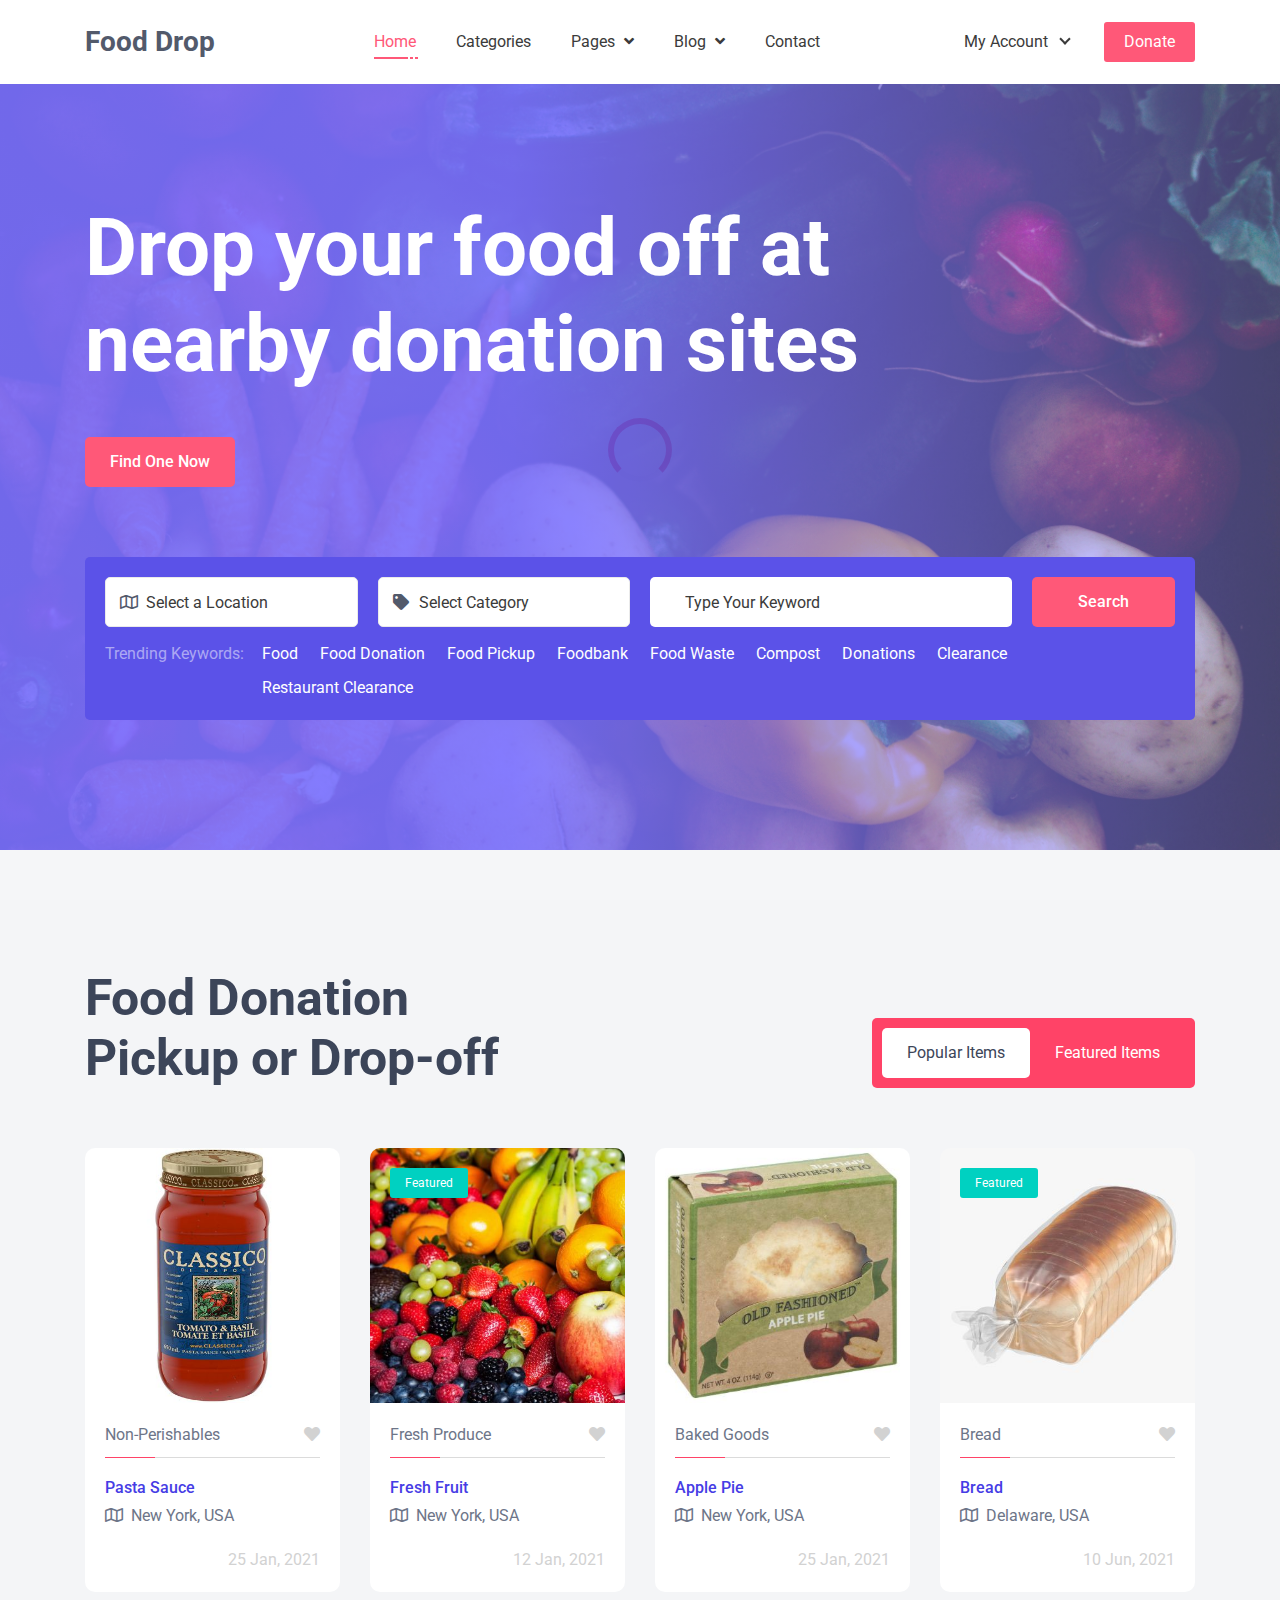
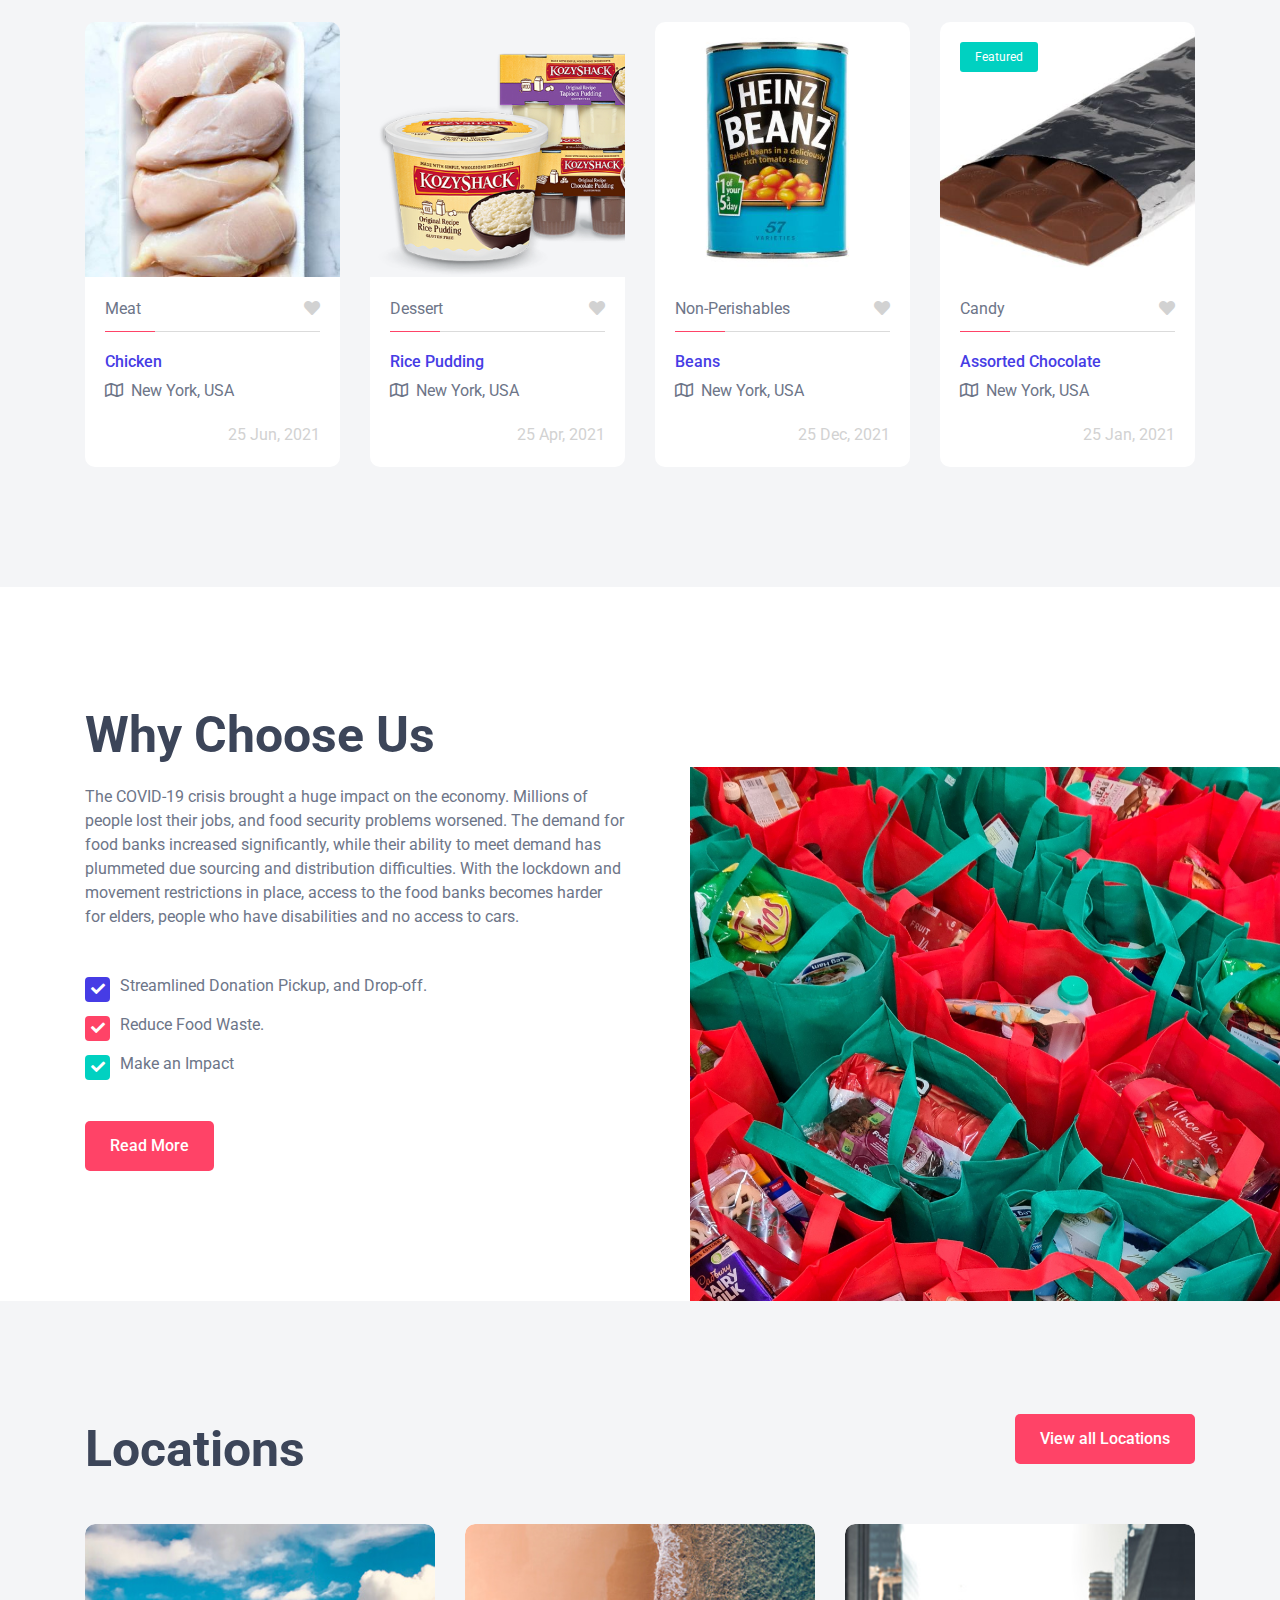
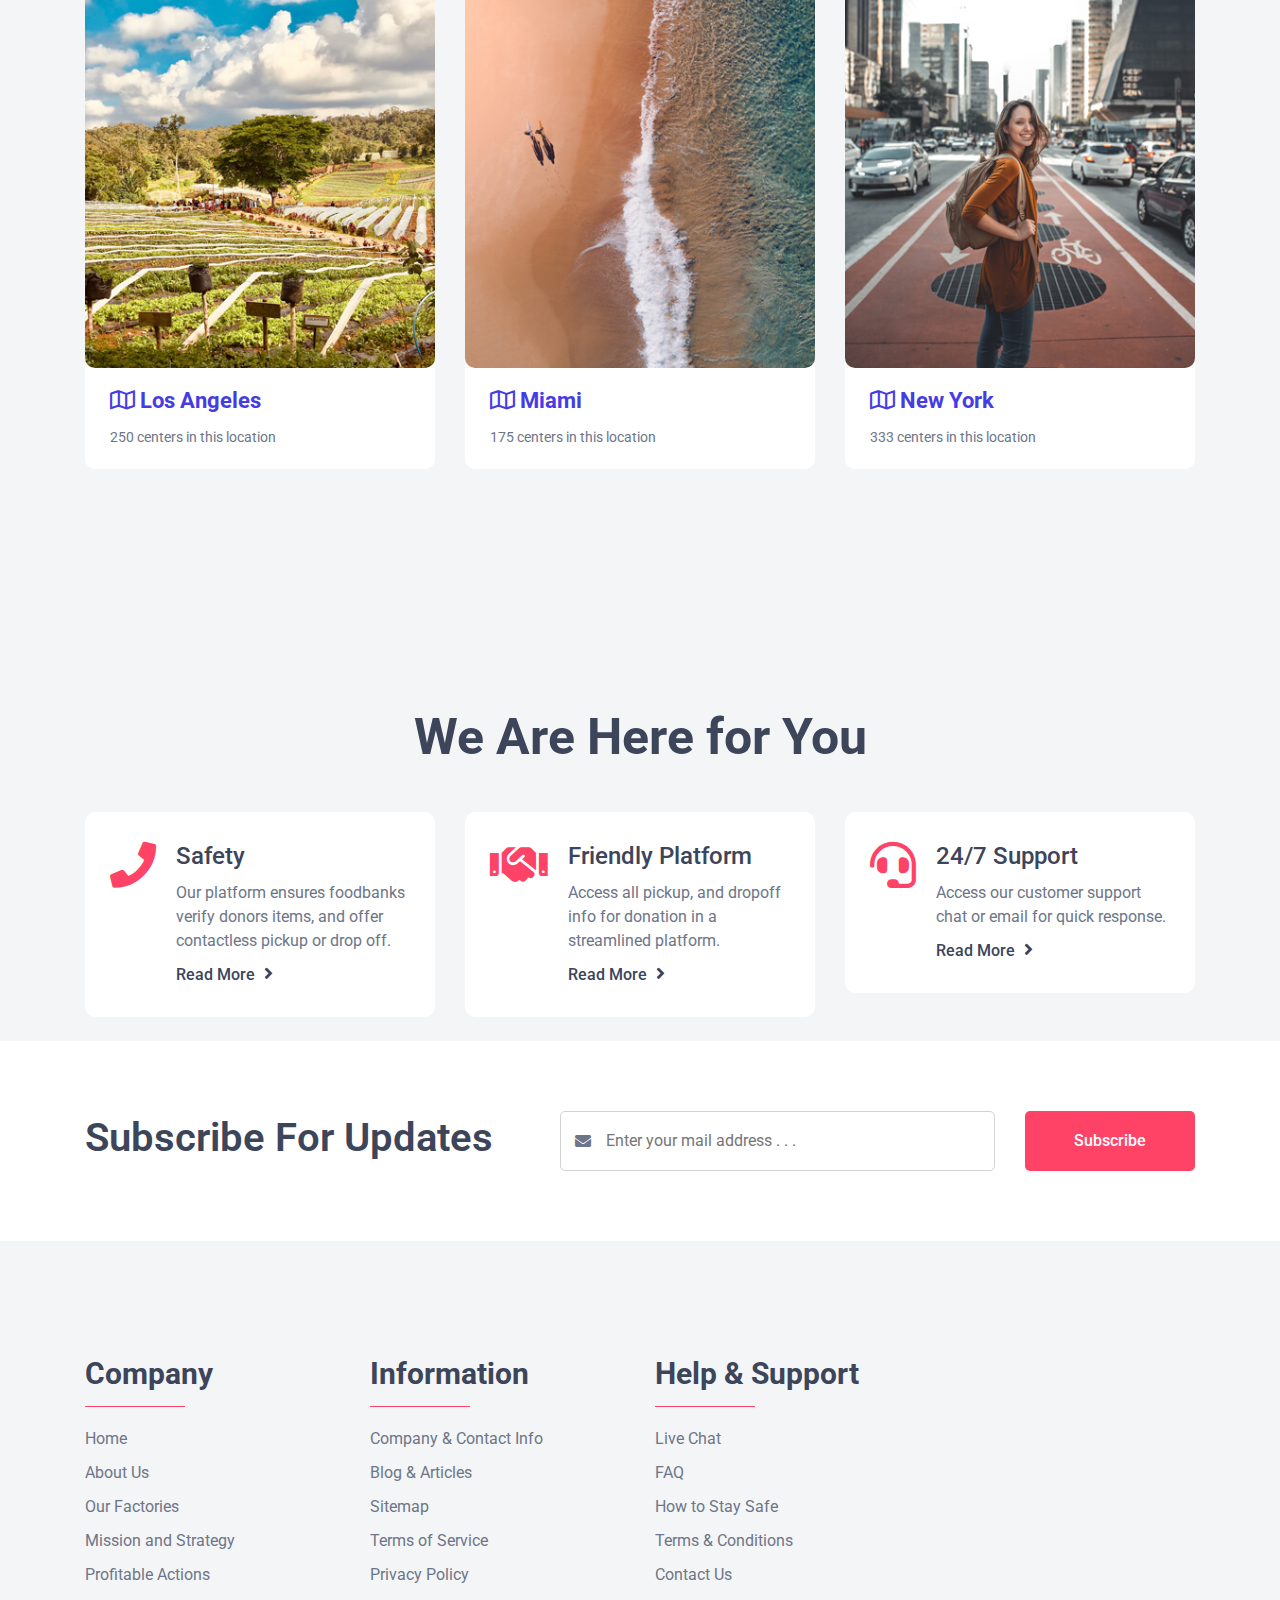
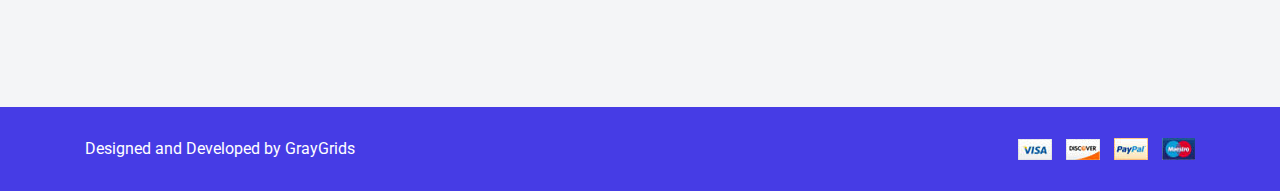
==== classified-free-lite/index.html @ 5cdeaccc "Update index.html" ====
<!doctype html>
<html class="no-js" lang="en">

<head>
    <meta charset="utf-8">

    <!--====== Title ======-->
    <title>Home | Food Drop</title>

    <meta name="description" content="">
    <meta name="viewport" content="width=device-width, initial-scale=1">

    <!--====== Favicon Icon ======-->
    <link rel="shortcut icon" href="assets/images/favicon.png" type="image/png">

    <!--====== Nice Select CSS ======-->
    <link rel="stylesheet" href="assets/css/nice-select.css">

    <!--====== Font Awesome CSS ======-->
    <link rel="stylesheet" href="assets/css/all.min.css">

    <!--====== Bootstrap CSS ======-->
    <link rel="stylesheet" href="assets/css/bootstrap.min.css">

    <!--====== Default CSS ======-->
    <link rel="stylesheet" href="assets/css/default.css">

    <!--====== Style CSS ======-->
    <link rel="stylesheet" href="assets/css/style.css">

</head>

<body class="gray-bg">

    <!--====== PRELOADER PART START ======-->

    <div class="preloader">
        <div class="loader">
            <div class="ytp-spinner">
                <div class="ytp-spinner-container">
                    <div class="ytp-spinner-rotator">
                        <div class="ytp-spinner-left">
                            <div class="ytp-spinner-circle"></div>
                        </div>
                        <div class="ytp-spinner-right">
                            <div class="ytp-spinner-circle"></div>
                        </div>
                    </div>
                </div>
            </div>
        </div>
    </div>

    <!--====== PRELOADER PART ENDS ======-->

    <!--====== HEADER PART START ======-->

    <header class="header_area">

        <div class="header_navbar">
            <div class="container">
                <nav class="navbar navbar-expand-lg">
                    <a class="navbar-brand" href="index.html">
                        <h3>Food Drop</h3>
                    </a>

                    <button class="navbar-toggler" type="button" data-toggle="collapse" data-target="#navbarSupportedContent" aria-controls="navbarSupportedContent" aria-expanded="fasse" aria-label="Toggle navigation">
                        <span class="toggler-icon"></span>
                        <span class="toggler-icon"></span>
                        <span class="toggler-icon"></span>
                    </button>

                    <div class="collapse navbar-collapse sub-menu-bar" id="navbarSupportedContent">
                        <ul class="navbar-nav m-auto">
                            <li>
                                <a class="active" href="index.html">Home <span class="line"></span></a>
                            </li>
                            <li>
                                <a href="categories.html">Categories <span class="line"></span></a>
                            </li>
                            <li>
                                <a href="#">Pages <i class="fa fa-angle-down"></i> <span class="line"></span></a>

                                <ul class="sub-menu">
                                    <li><a href="about.html">About</a></li>
                                    <li><a href="product.html">Listing</a></li>
                                    <li><a href="product-details.html">Product Details</a></li>
                                    <li><a href="error-404.html">404</a></li>
                                    <li><a href="faq.html">FAQ</a></li>
                                    <li><a href="pricing.html">Pricing</a></li>
                                    <li><a href="sign-in.html">Sign In</a></li>
                                    <li><a href="sign-up.html">Sign Up</a></li>
                                </ul>
                            </li>

                            <li><a href="#">Blog <i class="fa fa-angle-down"></i> <span class="line"></span></a>
                                <ul class="sub-menu">
                                    <li><a href="blog.html">Blog</a></li>
                                    <li><a href="blog-details.html">Blog Details</a></li>
                                </ul>
                            </li>
                            <li><a href="contact.html">Contact <span class="line"></span></a></li>
                        </ul>
                    </div>

                    <div class="navbar_btn">
                        <ul>
                            <li>
                                <div class="dropdown">
                                    <a href="#" class="dropdown-toggle" id="dropdownMenuLink" data-toggle="dropdown" aria-haspopup="true" aria-expanded="fasse">My Account</a>

                                    <div class="dropdown-menu" aria-labelledby="dropdownMenuLink">
                                        <ul>
                                            <li><a href="dashboard.html"><i class="fas fa-cogs"></i> Dashboard</a></li>
                                            <li><a href="profile-settings.html"><i class="fas fa-cog"></i> Profile Settings</a></li>
                                            <li><a href="my-ads.html"><i class="fas fa-layer-group"></i> My Ads</a></li>
                                            <li><a href="offermessages.html"><i class="fas fa-envelope"></i> Offers/Messages</a></li>
                                            <li><a href="payments.html"><i class="fas fa-wallet"></i> Payments</a></li>
                                            <li><a href="favourite-ads.html"><i class="fas fa-heart"></i> My Favourites</a></li>
                                            <li><a href="privacy-setting.html"><i class="fas fa-star"></i> Privacy Settings</a></li>
                                            <li><a href="#"><i class="fas fa-sign-out"></i> Sign Out</a></li>
                                        </ul>
                                    </div>
                                </div>
                            </li>
                            <li><a class="sign-up" href="post-ads.html">Donate</a></li>
                        </ul>
                    </div>
                </nav>
            </div>
        </div>

        <div class="header_content bg_cover" style="background-image: url(assets/images/marisol-benitez-fresh-vegetables-unsplash-rotated.jpg)">
            <!-- Photo by <a href="https://unsplash.com/@marisolbenitez?utm_source=unsplash&utm_medium=referral&utm_content=creditCopyText">Marisol Benitez</a> on <a href="https://unsplash.com/s/photos/groceries?utm_source=unsplash&utm_medium=referral&utm_content=creditCopyText">Unsplash</a> -->
            <div class="container">
                <div class="row">
                    <div class="col-lg-10">
                        <div class="content_wrapper">
                            <h1 class="title">Drop your food off at nearby donation sites</h1>
                            <p></p>
                            <ul class="header_btn">
                                <li><a class="main-btn" href="https://rebrand.ly/classified-gg" rel="nofollow">Find One Now</a></li>
                            </ul>
                        </div>
                    </div>
                </div>
                <div class="header_search">
                    <form action="#">
                        <div class="search_wrapper d-flex flex-wrap">
                            <div class="search_column d-flex flex-wrap">
                                <div class="search_select mt-15">
                                    <select>
                                        <option value="0">Select a Location</option>
                                        <option value="1">Some option</option>
                                        <option value="2">Another option</option>
                                        <option value="4">Potato</option>
                                    </select>
                                    <i class="far fa-map"></i>
                                </div>
                                <div class="search_select mt-15">
                                    <select>
                                        <option value="0">Select Category</option>
                                        <option value="1">Some option</option>
                                        <option value="2">Another option</option>
                                        <option value="4">Potato</option>
                                    </select>
                                    <i class="fas fa-tag"></i>
                                </div>
                            </div>
                            <div class="search_column d-flex flex-wrap">
                                <div class="search_form mt-15">
                                    <input type="text" placeholder="Type Your Keyword">
                                </div>
                                <div class="search_btn mt-15">
                                    <button class="main-btn">Search</button>
                                </div>
                            </div>
                        </div>
                    </form>
                    <div class="header_keyword d-sm-flex">
                        <span class="title">Trending Keywords:</span>
                        <ul class="tags media-body">
                            <li><a href="#">Food</a></li>
                            <li><a href="#">Food Donation</a></li>
                            <li><a href="#">Food Pickup</a></li>
                            <li><a href="#">Foodbank</a></li>
                            <li><a href="#">Food Waste</a></li>
                            <li><a href="#">Compost</a></li>
                            <li><a href="#">Donations</a></li>
                            <li><a href="#">Clearance</a></li>
                            <li><a href="#">Restaurant Clearance</a></li>
                        </ul>
                    </div>
                </div>
            </div>
        </div>
    </header>

    <!--====== HEADER PART ENDS ======-->

    <!--====== CATEGORY PART START ======-->
<!-- 
    <section class="category_area pt-115">
        <div class="container">
            <div class="row">
                <div class="col-lg-6">
                    <div class="section_title">
                        <h3 class="title">Popular <br> Categories</h3>
                    </div>
                </div>
            </div>
            <div class="category_wrapper d-flex flex-wrap justify-content-center pt-30">
                <div class="category-column">
                    <div class="single_category text-center mt-30">
                        <div class="icon">
                            <i class="fas fa-camera"></i>   
                        </div>
                        <div class="content">
                            <h6 class="title">DSLR Camera</h6>
                        </div>
                        <a href="product.html"></a>
                    </div>
                </div>
                <div class="category-column">
                    <div class="single_category text-center mt-30">
                        <div class="icon">
                            <i class="fas fa-mobile"></i>
                        </div>
                        <div class="content">
                            <h6 class="title">Cell Phone</h6>
                        </div>
                        <a href="product.html"></a>
                    </div>
                </div>
                <div class="category-column">
                    <div class="single_category text-center mt-30">
                        <div class="icon">
                            <i class="fas fa-laptop"></i>
                        </div>
                        <div class="content">
                            <h6 class="title">Laptop</h6>
                        </div>
                        <a href="product.html"></a>
                    </div>
                </div>
                <div class="category-column">
                    <div class="single_category text-center mt-30">
                        <div class="icon">
                            <i class="fas fa-headphones-alt"></i>
                        </div>
                        <div class="content">
                            <h6 class="title">Headphones</h6>
                        </div>
                        <a href="product.html"></a>
                    </div>
                </div>
                <div class="category-column">
                    <div class="single_category text-center mt-30">
                        <div class="icon">
                            <i class="fas fa-ring"></i>
                        </div>
                        <div class="content">
                            <h6 class="title">Jewelry</h6>
                        </div>
                        <a href="product.html"></a>
                    </div>
                </div>
                <div class="category-column">
                    <div class="single_category text-center mt-30">
                        <div class="icon">
                            <i class="fas fa-home"></i>
                        </div>
                        <div class="content">
                            <h6 class="title">Backpacks</h6>
                        </div>
                        <a href="product.html"></a>
                    </div>
                </div>
                <div class="category-column">
                    <div class="single_category text-center mt-30">
                        <div class="icon">
                            <i class="fas fa-bicycle"></i>
                        </div>
                        <div class="content">
                            <h6 class="title">Vehicles</h6>
                        </div>
                        <a href="product.html"></a>
                    </div>
                </div>
                <div class="category-column">
                    <div class="single_category text-center mt-30">
                        <div class="icon">
                            <i class="fas fa-door-open"></i>
                        </div>
                        <div class="content">
                            <h6 class="title">Furniture</h6>
                        </div>
                        <a href="product.html"></a>
                    </div>
                </div>
                <div class="category-column">
                    <div class="single_category text-center mt-30">
                        <div class="icon">
                            <i class="fas fa-gamepad"></i>
                        </div>
                        <div class="content">
                            <h6 class="title">Gadgets</h6>
                        </div>
                        <a href="product.html"></a>
                    </div>
                </div>
                <div class="category-column">
                    <div class="single_category text-center mt-30">
                        <div class="icon">
                            <i class="fas fa-home"></i>
                        </div>
                        <div class="content">
                            <h6 class="title">Watches</h6>
                        </div>
                        <a href="product.html"></a>
                    </div>
                </div>

                <div class="category_btn">
                    <a class="main-btn" href="categories.html">View all Catagories</a>
                </div>
            </div>
        </div>
    </section> -->

    <!--====== CATEGORY PART ENDS ======-->

    <!--====== ADS PART START ======-->

    <section class="ads_area pt-70 pb-120">
        <div class="container">
            <div class="row">
                <div class="col-lg-12">
                    <div class="ads_tabs d-sm-flex align-items-end justify-content-between pb-30">
                        <div class="section_title mt-45">
                            <h3 class="title">Food Donation <br> Pickup or Drop-off</h3>
                        </div>
                        <div class="tabs_menu mt-50">
                            <ul class="nav" id="myTab" role="tablist">
                                <li>
                                    <a class="active" id="popular-tab" data-toggle="tab" href="#popular" role="tab" aria-controls="popular" aria-selected="true">Popular Items</a>
                                </li>
                                <li>
                                    <a id="featured-tab" data-toggle="tab" href="#featured" role="tab" aria-controls="featured" aria-selected="fasse">Featured Items</a>
                                </li>
                            </ul>
                        </div>
                    </div>
                </div>
            </div>
            <div class="ads_tabs">
                <div class="tab-content" id="myTabContent">
                    <div class="tab-pane fade show active" id="popular" role="tabpanel" aria-labelledby="popular-tab">
                        <div class="row">
                            <div class="col-lg-3 col-sm-6">
                                <div class="single_ads_card mt-30">
                                    <div class="ads_card_image">
                                        <img src="assets/images/sauce.jpg" alt="ads">
                                    </div>
                                    <div class="ads_card_content">
                                        <div class="meta d-flex justify-content-between">
                                            <p>Non-Perishables</p>
                                            <a class="like" href="#"><i class="fas fa-heart"></i></a>
                                        </div>
                                        <h4 class="title"><a href="product-details.html"> Pasta Sauce</a></h4>
                                        <p><i class="far fa-map"></i>New York, USA</p>
                                        <div class="ads_price_date d-flex justify-content-between">
                                            <span class="price"></span>
                                            <span class="date">25 Jan, 2021</span>
                                        </div>
                                    </div>
                                </div>
                            </div>
                            <div class="col-lg-3 col-sm-6">
                                <div class="single_ads_card mt-30">
                                    <div class="ads_card_image">
                                        <img src="assets/images/image-000.jpeg" alt="ads">
                                        <p class="sticker">Featured</p>
                                    </div>
                                    <div class="ads_card_content">
                                        <div class="meta d-flex justify-content-between">
                                            <p>Fresh Produce</p>
                                            <a class="like" href="#"><i class="fas fa-heart"></i></a>
                                        </div>
                                        <h4 class="title"><a href="product-details.html">Fresh Fruit</a></h4>
                                        <p><i class="far fa-map"></i>New York, USA</p>
                                        <div class="ads_price_date d-flex justify-content-between">
                                            <span class="price"></span>
                                            <span class="date">12 Jan, 2021</span>
                                        </div>
                                    </div>
                                </div>
                            </div>
                            <div class="col-lg-3 col-sm-6">
                                <div class="single_ads_card mt-30">
                                    <div class="ads_card_image">
                                        <img src="assets/images/image-003.jpg" alt="ads">
                                    </div>
                                    <div class="ads_card_content">
                                        <div class="meta d-flex justify-content-between">
                                            <p>Baked Goods</p>
                                            <a class="like" href="#"><i class="fas fa-heart"></i></a>
                                        </div>
                                        <h4 class="title"><a href="product-details.html">Apple Pie</a></h4>
                                        <p><i class="far fa-map"></i>New York, USA</p>
                                        <div class="ads_price_date d-flex justify-content-between">
                                            <span class="price"></span>
                                            <span class="date">25 Jan, 2021</span>
                                        </div>
                                    </div>
                                </div>
                            </div>
                            <div class="col-lg-3 col-sm-6">
                                <div class="single_ads_card mt-30">
                                    <div class="ads_card_image">
                                        <img src="assets/images/image-001.jpg" alt="ads">
                                        <p class="sticker">Featured</p>
                                    </div>
                                    <div class="ads_card_content">
                                        <div class="meta d-flex justify-content-between">
                                            <p>Bread</p>
                                            <a class="like" href="#"><i class="fas fa-heart"></i></a>
                                        </div>
                                        <h4 class="title"><a href="product-details.html">Bread</a></h4>
                                        <p><i class="far fa-map"></i>Delaware, USA</p>
                                        <div class="ads_price_date d-flex justify-content-between">
                                            <span class="price"></span>
                                            <span class="date">10 Jun, 2021</span>
                                        </div>
                                    </div>
                                </div>
                            </div>
                            <div class="col-lg-3 col-sm-6">
                                <div class="single_ads_card mt-30">
                                    <div class="ads_card_image">
                                        <img src="assets/images/image-007.jpg" alt="ads">
                                    </div>
                                    <div class="ads_card_content">
                                        <div class="meta d-flex justify-content-between">
                                            <p>Meat</p>
                                            <a class="like" href="#"><i class="fas fa-heart"></i></a>
                                        </div>
                                        <h4 class="title"><a href="product-details.html">Chicken</a></h4>
                                        <p><i class="far fa-map"></i>New York, USA</p>
                                        <div class="ads_price_date d-flex justify-content-between">
                                            <span class="price"></span>
                                            <span class="date">25 Jun, 2021</span>
                                        </div>
                                    </div>
                                </div>
                            </div>
                            <div class="col-lg-3 col-sm-6">
                                <div class="single_ads_card mt-30">
                                    <div class="ads_card_image">
                                        <img src="assets/images/image-005.png" alt="ads">
                                    </div>
                                    <div class="ads_card_content">
                                        <div class="meta d-flex justify-content-between">
                                            <p>Dessert</p>
                                            <a class="like" href="#"><i class="fas fa-heart"></i></a>
                                        </div>
                                        <h4 class="title"><a href="product-details.html">Rice Pudding</a></h4>
                                        <p><i class="far fa-map"></i>New York, USA</p>
                                        <div class="ads_price_date d-flex justify-content-between">
                                            <span class="price"></span>
                                            <span class="date">25 Apr, 2021</span>
                                        </div>
                                    </div>
                                </div>
                            </div>
                            <div class="col-lg-3 col-sm-6">
                                <div class="single_ads_card mt-30">
                                    <div class="ads_card_image">
                                        <img src="assets/images/image-004.jpg" alt="ads">
                                    </div>
                                    <div class="ads_card_content">
                                        <div class="meta d-flex justify-content-between">
                                            <p>Non-Perishables</p>
                                            <a class="like" href="#"><i class="fas fa-heart"></i></a>
                                        </div>
                                        <h4 class="title"><a href="product-details.html">Beans</a></h4>
                                        <p><i class="far fa-map"></i>New York, USA</p>
                                        <div class="ads_price_date d-flex justify-content-between">
                                            <span class="price"></span>
                                            <span class="date">25 Dec, 2021</span>
                                        </div>
                                    </div>
                                </div>
                            </div>
                            <div class="col-lg-3 col-sm-6">
                                <div class="single_ads_card mt-30">
                                    <div class="ads_card_image">
                                        <img src="assets/images/image-006.jpg" alt="ads">
                                        <p class="sticker">Featured</p>
                                    </div>
                                    <div class="ads_card_content">
                                        <div class="meta d-flex justify-content-between">
                                            <p>Candy</p>
                                            <a class="like" href="#"><i class="fas fa-heart"></i></a>
                                        </div>
                                        <h4 class="title"><a href="product-details.html">Assorted Chocolate</a></h4>
                                        <p><i class="far fa-map"></i>New York, USA</p>
                                        <div class="ads_price_date d-flex justify-content-between">
                                            <span class="price"></span>
                                            <span class="date">25 Jan, 2021</span>
                                        </div>
                                    </div>
                                </div>
                            </div>
                        </div>
                    </div>
                    <div class="tab-pane fade" id="featured" role="tabpanel" aria-labelledby="featured-tab">
                        <div class="row">
                            <div class="col-lg-3 col-sm-6">
                                <div class="single_ads_card mt-30">
                                    <div class="ads_card_image">
                                        <img src="assets/images/ads-1.png" alt="ads">
                                        <p class="sticker">Featured</p>
                                    </div>
                                    <div class="ads_card_content">
                                        <div class="meta d-flex justify-content-between">
                                            <p>Ram & Laptop</p>
                                            <a class="like" href="#"><i class="fas fa-heart"></i></a>
                                        </div>
                                        <h4 class="title"><a href="product-details.html">8 GB DDR4 Ram, 4th Gen</a></h4>
                                        <p><i class="far fa-map"></i>New York, USA</p>
                                        <div class="ads_price_date d-flex justify-content-between">
                                            <span class="price">$299.00</span>
                                            <span class="date">25 Jan, 2023</span>
                                        </div>
                                    </div>
                                </div>
                            </div>
                            <div class="col-lg-3 col-sm-6">
                                <div class="single_ads_card mt-30">
                                    <div class="ads_card_image">
                                        <img src="assets/images/ads-2.png" alt="ads">
                                        <p class="sticker">Featured</p>
                                    </div>
                                    <div class="ads_card_content">
                                        <div class="meta d-flex justify-content-between">
                                            <p>Ram & Laptop</p>
                                            <a class="like" href="#"><i class="fas fa-heart"></i></a>
                                        </div>
                                        <h4 class="title"><a href="product-details.html">8 GB DDR4 Ram, 4th Gen</a></h4>
                                        <p><i class="far fa-map"></i>New York, USA</p>
                                        <div class="ads_price_date d-flex justify-content-between">
                                            <span class="price">$299.00</span>
                                            <span class="date">25 Jan, 2023</span>
                                        </div>
                                    </div>
                                </div>
                            </div>
                            <div class="col-lg-3 col-sm-6">
                                <div class="single_ads_card mt-30">
                                    <div class="ads_card_image">
                                        <img src="assets/images/ads-3.png" alt="ads">
                                        <p class="sticker">Featured</p>
                                    </div>
                                    <div class="ads_card_content">
                                        <div class="meta d-flex justify-content-between">
                                            <p>Ram & Laptop</p>
                                            <a class="like" href="#"><i class="fas fa-heart"></i></a>
                                        </div>
                                        <h4 class="title"><a href="product-details.html">8 GB DDR4 Ram, 4th Gen</a></h4>
                                        <p><i class="far fa-map"></i>New York, USA</p>
                                        <div class="ads_price_date d-flex justify-content-between">
                                            <span class="price">$299.00</span>
                                            <span class="date">25 Jan, 2023</span>
                                        </div>
                                    </div>
                                </div>
                            </div>
                            <div class="col-lg-3 col-sm-6">
                                <div class="single_ads_card mt-30">
                                    <div class="ads_card_image">
                                        <img src="assets/images/ads-4.png" alt="ads">
                                        <p class="sticker">Featured</p>
                                    </div>
                                    <div class="ads_card_content">
                                        <div class="meta d-flex justify-content-between">
                                            <p>Ram & Laptop</p>
                                            <a class="like" href="#"><i class="fas fa-heart"></i></a>
                                        </div>
                                        <h4 class="title"><a href="product-details.html">8 GB DDR4 Ram, 4th Gen</a></h4>
                                        <p><i class="far fa-map"></i>New York, USA</p>
                                        <div class="ads_price_date d-flex justify-content-between">
                                            <span class="price">$299.00</span>
                                            <span class="date">25 Jan, 2023</span>
                                        </div>
                                    </div>
                                </div>
                            </div>
                            <div class="col-lg-3 col-sm-6">
                                <div class="single_ads_card mt-30">
                                    <div class="ads_card_image">
                                        <img src="assets/images/ads-5.png" alt="ads">
                                        <p class="sticker">Featured</p>
                                    </div>
                                    <div class="ads_card_content">
                                        <div class="meta d-flex justify-content-between">
                                            <p>Ram & Laptop</p>
                                            <a class="like" href="#"><i class="fas fa-heart"></i></a>
                                        </div>
                                        <h4 class="title"><a href="product-details.html">8 GB DDR4 Ram, 4th Gen</a></h4>
                                        <p><i class="far fa-map"></i>New York, USA</p>
                                        <div class="ads_price_date d-flex justify-content-between">
                                            <span class="price">$299.00</span>
                                            <span class="date">25 Jan, 2023</span>
                                        </div>
                                    </div>
                                </div>
                            </div>
                            <div class="col-lg-3 col-sm-6">
                                <div class="single_ads_card mt-30">
                                    <div class="ads_card_image">
                                        <img src="assets/images/ads-6.png" alt="ads">
                                        <p class="sticker">Featured</p>
                                    </div>
                                    <div class="ads_card_content">
                                        <div class="meta d-flex justify-content-between">
                                            <p>Ram & Laptop</p>
                                            <a class="like" href="#"><i class="fas fa-heart"></i></a>
                                        </div>
                                        <h4 class="title"><a href="product-details.html">8 GB DDR4 Ram, 4th Gen</a></h4>
                                        <p><i class="far fa-map"></i>New York, USA</p>
                                        <div class="ads_price_date d-flex justify-content-between">
                                            <span class="price">$299.00</span>
                                            <span class="date">25 Jan, 2023</span>
                                        </div>
                                    </div>
                                </div>
                            </div>
                            <div class="col-lg-3 col-sm-6">
                                <div class="single_ads_card mt-30">
                                    <div class="ads_card_image">
                                        <img src="assets/images/ads-7.png" alt="ads">
                                        <p class="sticker">Featured</p>
                                    </div>
                                    <div class="ads_card_content">
                                        <div class="meta d-flex justify-content-between">
                                            <p>Ram & Laptop</p>
                                            <a class="like" href="#"><i class="fas fa-heart"></i></a>
                                        </div>
                                        <h4 class="title"><a href="product-details.html">8 GB DDR4 Ram, 4th Gen</a></h4>
                                        <p><i class="far fa-map"></i>New York, USA</p>
                                        <div class="ads_price_date d-flex justify-content-between">
                                            <span class="price">$299.00</span>
                                            <span class="date">25 Jan, 2023</span>
                                        </div>
                                    </div>
                                </div>
                            </div>
                            <div class="col-lg-3 col-sm-6">
                                <div class="single_ads_card mt-30">
                                    <div class="ads_card_image">
                                        <img src="assets/images/ads-8.png" alt="ads">
                                        <p class="sticker">Featured</p>
                                    </div>
                                    <div class="ads_card_content">
                                        <div class="meta d-flex justify-content-between">
                                            <p>Ram & Laptop</p>
                                            <a class="like" href="#"><i class="fas fa-heart"></i></a>
                                        </div>
                                        <h4 class="title"><a href="product-details.html">8 GB DDR4 Ram, 4th Gen</a></h4>
                                        <p><i class="far fa-map"></i>New York, USA</p>
                                        <div class="ads_price_date d-flex justify-content-between">
                                            <span class="price">$299.00</span>
                                            <span class="date">25 Jan, 2023</span>
                                        </div>
                                    </div>
                                </div>
                            </div>
                        </div>
                    </div>
                </div>
            </div>
        </div>
    </section>

    <!--====== ADS PART ENDS ======-->

    <!--====== CHOOSE PART START ======-->

    <section class="choose_area">
        <div class="container">
            <div class="row">
                <div class="col-lg-6">
                    <div class="choose_content pt-35">
                        <div class="section_title pb-20">
                            <h3 class="title">Why Choose Us</h3>
                        </div>
                        <p>  The COVID-19 crisis brought a huge impact on the economy. Millions of people lost their jobs, and food security problems worsened. The demand for food banks increased significantly, while their ability to meet demand has plummeted due sourcing and distribution difficulties. 
With the lockdown and movement restrictions in place, access to the food banks becomes harder for elders, people who have disabilities and no access to cars.
 </p>

                        <ul class="list">
                            <li><i class="fa fa-check"></i> Streamlined Donation Pickup, and Drop-off.</li>
                            <li><i class="fa fa-check"></i> Reduce Food Waste.</li>
                            <li><i class="fa fa-check"></i> Make an Impact</li>
                        </ul>
                        <a href="#" class="main-btn">Read More</a>
                    </div>
                </div>
            </div>
        </div>
        <div class="choose_image">
            <div class="image">
                <img src="assets/images/nico-smit-foodbags-unsplash-cropped.jpg" alt="choose">
            </div>
        </div>
    </section>

    <!--====== CHOOSE PART ENDS ======-->

    <!--====== LOCATIONS PART START ======-->

    <section class="locations_area pt-115 pb-120">
        <div class="container">
            <div class="row">
                <div class="col-lg-6">
                    <div class="section_title pb-15">
                        <h3 class="title">Locations</h3>
                    </div>
                </div>
            </div>
            <div class="locations_wrapper">
                <div class="row justify-content-center">
                    <div class="col-lg-4 col-md-7 col-sm-8">
                        <div class="single_locations mt-30">
                            <div class="locations_image">
                                <img src="assets/images/locations-1.jpg" alt="Locations">
                            </div>
                            <div class="locations_content">
                                <h5 class="title"><a href="product.html"><i class="far fa-map"></i>Los Angeles</a></h5>
                                <p>250 centers in this location</p>
                                <a class="view" href="product.html">View All Ads Here <i class="fa fa-angle-right"></i></a>
                            </div>
                        </div>
                    </div>
                    <div class="col-lg-4 col-md-7 col-sm-8">
                        <div class="single_locations mt-30">
                            <div class="locations_image">
                                <img src="assets/images/locations-2.jpg" alt="Locations">
                            </div>
                            <div class="locations_content">
                                <h5 class="title"><a href="product.html"><i class="far fa-map"></i>Miami</a></h5>
                                <p>175 centers in this location</p>
                                <a class="view" href="product.html">View All Ads Here <i class="fa fa-angle-right"></i></a>
                            </div>
                        </div>
                    </div>
                    <div class="col-lg-4 col-md-7 col-sm-8">
                        <div class="single_locations mt-30">
                            <div class="locations_image">
                                <img src="assets/images/locations-3.jpg" alt="Locations">
                            </div>
                            <div class="locations_content">
                                <h5 class="title"><a href="product.html"><i class="far fa-map"></i>New York</a></h5>
                                <p>333 centers in this location</p>
                                <a class="view" href="product.html">View All Ads Here <i class="fa fa-angle-right"></i></a>
                            </div>
                        </div>
                    </div>
                </div>
                <div class="locations_btn text-center">
                    <a class="main-btn" href="#">View all Locations</a>
                </div>
            </div>
        </div>
    </section>

    <!--====== LOCATIONS PART ENDS ======-->

    <!--====== COUNETR PART START ======-->
<!-- 
    <section class="counter_area bg_cover" style="background-image: url(assets/images/counter-bg.jpg)">
        <div class="container">
            <div class="row justify-content-end">
                <div class="col-lg-9">
                    <div class="counter_wrapper d-flex flex-wrap justify-content-between">
                        <div class="single_counter">
                            <div class="counter_items d-flex">
                                <div class="counter_icon">
                                    <img src="assets/images/icon/counter-1.svg" alt="counter">
                                </div>
                                <div class="counter_count media-body">
                                    <span class="count"><span class="counter">5000</span>+</span>
                                </div>
                            </div>
                            <p>Published Ads Here</p>
                        </div>
                        <div class="single_counter">
                            <div class="counter_items d-flex">
                                <div class="counter_icon">
                                    <img src="assets/images/icon/counter-2.svg" alt="counter">
                                </div>
                                <div class="counter_count media-body">
                                    <span class="count"><span class="counter">300</span>+</span>
                                </div>
                            </div>
                            <p>Register User Using</p>
                        </div>
                        <div class="single_counter">
                            <div class="counter_items d-flex">
                                <div class="counter_icon">
                                    <img src="assets/images/icon/counter-3.svg" alt="counter">
                                </div>
                                <div class="counter_count media-body">
                                    <span class="count"><span class="counter">200</span>+</span>
                                </div>
                            </div>
                            <p>Verified User Using</p>
                        </div>
                    </div>
                </div>
            </div>
        </div>
    </section> -->

    <!--====== COUNETR PART ENDS ======-->

    <!--====== PUBLISHED PART START ======-->

    <!-- <section class="published_area pt-115">
        <div class="container">
            <div class="row">
                <div class="col-lg-6">
                    <div class="section_title pb-15">
                        <h3 class="title">Nearby <br>Donation Sites</h3>
                    </div>
                </div>
            </div>
            <div class="published_wrapper">
                <div class="row">
                    <div class="col-lg-3 col-sm-6">
                        <div class="single_ads_card mt-30">
                            <div class="ads_card_image">
                                <img src="assets/images/ads-1.png" alt="ads">
                            </div>
                            <div class="ads_card_content">
                                <div class="meta d-flex justify-content-between">
                                    <p>Eden Foodbank</p>
                                    <a class="like" href="#"><i class="fas fa-heart"></i></a>
                                </div>
                                <h4 class="title"><a href="product-details.html">1023 Reed Valley</a></h4>
                                <p><i class="far fa-map"></i>New York, USA</p>
                                <div class="ads_price_date d-flex justify-content-between">
                                    <span class="price">$0.00</span>
                                    <span class="date">25 Jan, 2021</span>
                                </div>
                            </div>
                        </div>
                    </div>
                    <div class="col-lg-3 col-sm-6">
                        <div class="single_ads_card mt-30">
                            <div class="ads_card_image">
                                <img src="assets/images/ads-2.png" alt="ads">
                                <p class="sticker sticker_color-1">New</p>
                            </div>
                            <div class="ads_card_content">
                                <div class="meta d-flex justify-content-between">
                                    <p>Salvation Army Foodbank</p>
                                    <a class="like" href="#"><i class="fas fa-heart"></i></a>
                                </div>
                                <h4 class="title"><a href="product-details.html">263 Mill Road</a></h4>
                                <p><i class="far fa-map"></i>New York, USA</p>
                                <div class="ads_price_date d-flex justify-content-between">
                                    <span class="price">$0.00</span>
                                    <span class="date">25 Jan, 2021</span>
                                </div>
                            </div>
                        </div>
                    </div>
                    <div class="col-lg-3 col-sm-6">
                        <div class="single_ads_card mt-30">
                            <div class="ads_card_image">
                                <img src="assets/images/ads-3.png" alt="ads">
                            </div>
                            <div class="ads_card_content">
                                <div class="meta d-flex justify-content-between">
                                    <p>GoodWill</p>
                                    <a class="like" href="#"><i class="fas fa-heart"></i></a>
                                </div>
                                <h4 class="title"><a href="product-details.html">22 Silva Road</a></h4>
                                <p><i class="far fa-map"></i>New York, USA</p>
                                <div class="ads_price_date d-flex justify-content-between">
                                    <span class="price">$0.00</span>
                                    <span class="date">25 Jan, 2021</span>
                                </div>
                            </div>
                        </div>
                    </div>
                    <div class="col-lg-3 col-sm-6">
                        <div class="single_ads_card mt-30">
                            <div class="ads_card_image">
                                <img src="assets/images/ads-4.png" alt="ads">
                            </div>
                            <div class="ads_card_content">
                                <div class="meta d-flex justify-content-between">
                                    <p>Regent Foodbank</p>
                                    <a class="like" href="#"><i class="fas fa-heart"></i></a>
                                </div>
                                <h4 class="title"><a href="product-details.html">12 Rama Rd</a></h4>
                                <p><i class="far fa-map"></i>New York, USA</p>
                                <div class="ads_price_date d-flex justify-content-between">
                                    <span class="price">$0.00</span>
                                    <span class="date">25 Jan, 2021</span>
                                </div>
                            </div>
                        </div>
                    </div>
                    <div class="col-lg-3 col-sm-6">
                        <div class="single_ads_card mt-30">
                            <div class="ads_card_image">
                                <img src="assets/images/ads-5.png" alt="ads">
                            </div>
                            <div class="ads_card_content">
                                <div class="meta d-flex justify-content-between">
                                    <p>Mission Foodbank</p>
                                    <a class="like" href="#"><i class="fas fa-heart"></i></a>
                                </div>
                                <h4 class="title"><a href="product-details.html">43 Lakehead Rd</a></h4>
                                <p><i class="far fa-map"></i>New York, USA</p>
                                <div class="ads_price_date d-flex justify-content-between">
                                    <span class="price">$0.00</span>
                                    <span class="date">25 Jan, 2021</span>
                                </div>
                            </div>
                        </div>
                    </div>
                    <div class="col-lg-3 col-sm-6">
                        <div class="single_ads_card mt-30">
                            <div class="ads_card_image">
                                <img src="assets/images/ads-6.png" alt="ads">
                            </div>
                            <div class="ads_card_content">
                                <div class="meta d-flex justify-content-between">
                                    <p>Caring Foodbank</p>
                                    <a class="like" href="#"><i class="fas fa-heart"></i></a>
                                </div>
                                <h4 class="title"><a href="product-details.html">87 Sacred Heart Dr</a></h4>
                                <p><i class="far fa-map"></i>New York, USA</p>
                                <div class="ads_price_date d-flex justify-content-between">
                                    <span class="price">$0.00</span>
                                    <span class="date">25 Jan, 2021</span>
                                </div>
                            </div>
                        </div>
                    </div>
                    <div class="col-lg-3 col-sm-6">
                        <div class="single_ads_card mt-30">
                            <div class="ads_card_image">
                                <img src="assets/images/ads-7.png" alt="ads">
                                <p class="sticker sticker_color-2">Popular</p>
                            </div>
                            <div class="ads_card_content">
                                <div class="meta d-flex justify-content-between">
                                    <p>Peace Foodbank</p>
                                    <a class="like" href="#"><i class="fas fa-heart"></i></a>
                                </div>
                                <h4 class="title"><a href="product-details.html">65 Hugs Rd</a></h4>
                                <p><i class="far fa-map"></i>New York, USA</p>
                                <div class="ads_price_date d-flex justify-content-between">
                                    <span class="price">$0.00</span>
                                    <span class="date">25 Jan, 2021</span>
                                </div>
                            </div>
                        </div>
                    </div>
                    <div class="col-lg-3 col-sm-6">
                        <div class="single_ads_card mt-30">
                            <div class="ads_card_image">
                                <img src="assets/images/ads-8.png" alt="ads">
                            </div>
                            <div class="ads_card_content">
                                <div class="meta d-flex justify-content-between">
                                    <p>Rainbow Foodbank</p>
                                    <a class="like" href="#"><i class="fas fa-heart"></i></a>
                                </div>
                                <h4 class="title"><a href="product-details.html">56 Ring Rd</a></h4>
                                <p><i class="far fa-map"></i>New York, USA</p>
                                <div class="ads_price_date d-flex justify-content-between">
                                    <span class="price">$0.00</span>
                                    <span class="date">25 Jan, 2021</span>
                                </div>
                            </div>
                        </div>
                    </div>
                </div>
                <div class="published_btn">
                    <a href="product.html" class="main-btn">View all Ads</a>
                </div>
            </div>
        </div>
    </section> -->

    <!--====== PUBLISHED PART ENDS ======-->

    <!--====== SERVICES PART START ======-->

    <section class="services_area pt-115">
        <div class="container">
            <div class="row justify-content-center">
                <div class="col-lg-6">
                    <div class="section_title text-center pb-15">
                        <h3 class="title">We Are Here for You</h3>
                    </div>
                </div>
            </div>
            <div class="row">
                <div class="col-lg-4 col-md-6">
                    <div class="single_services d-flex mt-30">
                        <div class="services_icon">
                            <i class="fas fa-phone"></i>
                        </div>
                        <div class="services_content media-body">
                            <h4 class="title"><a href="#">Safety</a></h4>
                            <p>Our platform ensures foodbanks verify donors items, and offer contactless pickup or drop off. </p>
                            <a class="more" href="#">Read More <i class="fa fa-angle-right"></i></a>
                        </div>
                    </div>
                </div>
<!--                 <div class="col-lg-4 col-md-6">
                    <div class="single_services d-flex mt-30">
                        <div class="services_icon">
                            <i class="fas fa-shopping-bag"></i>
                        </div>
                        <div class="services_content media-body">
                            <h4 class="title"><a href="#">Buy Directly</a></h4>
                            <p>Lorem ipsum dolor sit amet, consetetur sadipscing elitr, sed</p>
                            <a class="more" href="#">Read More <i class="fa fa-angle-right"></i></a>
                        </div>
                    </div>
                </div> -->
                <div class="col-lg-4 col-md-6">
                    <div class="single_services d-flex mt-30">
                        <div class="services_icon">
                            <i class="fas fa-handshake"></i>
                        </div>
                        <div class="services_content media-body">
                            <h4 class="title"><a href="#">Friendly Platform</a></h4>
                            <p>Access all pickup, and dropoff info for donation in a streamlined platform. </p>
                            <a class="more" href="#">Read More <i class="fa fa-angle-right"></i></a>
                        </div>
                    </div>
                </div>
<!--                 <div class="col-lg-4 col-md-6">
                    <div class="single_services d-flex mt-30">
                        <div class="services_icon">
                            <i class="fas fa-wallet"></i>
                        </div>
                        <div class="services_content media-body">
                            <h4 class="title"><a href="#">Pay in Person</a></h4>
                            <p>Lorem ipsum dolor sit amet, consetetur sadipscing elitr, sed</p>
                            <a class="more" href="#">Read More <i class="fa fa-angle-right"></i></a>
                        </div>
                    </div>
                </div> -->
                <div class="col-lg-4 col-md-6">
                    <div class="single_services d-flex mt-30">
                        <div class="services_icon">
                            <i class="fas fa-headset"></i>
                        </div>
                        <div class="services_content media-body">
                            <h4 class="title"><a href="#">24/7 Support</a></h4>
                            <p>Access our customer support chat or email for quick response.</p>
                            <a class="more" href="#">Read More <i class="fa fa-angle-right"></i></a>
                        </div>
                    </div>
                </div>
<!--                 <div class="col-lg-4 col-md-6">
                    <div class="single_services d-flex mt-30">
                        <div class="services_icon">
                            <i class="fas fa-certificate"></i>
                        </div>
                        <div class="services_content media-body">
                            <h4 class="title"><a href="#">Verified Users</a></h4>
                            <p>Lorem ipsum dolor sit amet, consetetur sadipscing elitr, sed</p>
                            <a class="more" href="#">Read More <i class="fa fa-angle-right"></i></a>
                        </div>
                    </div>
                </div> -->
            </div>
        </div>
    </section>

    <!--====== SERVICES PART ENDS ======-->

    <!--====== PRICING PART START ======-->

<!--     <section class="pricing_area pt-115">
        <div class="container">
            <div class="row justify-content-center">
                <div class="col-lg-6">
                    <div class="section_title text-center pb-15">
                        <h3 class="title">Find a Plan <br> That's Right For You</h3>
                    </div>
                </div>
            </div>
            <div class="row no-gutters align-items-center justify-content-center">
                <div class="col-lg-4 col-md-7 col-sm-9">
                    <div class="single_pricing text-center">
                        <div class="pricing_icon">
                            <img src="assets/images/icon/pricing-1.svg" alt="Icon">
                        </div>
                        <div class="pricing_title">
                            <h4 class="title">Beginers</h4>
                            <p>Lorem ipsum dolor sit amet, consetetur.</p>
                        </div>
                        <div class="pricing_content">
                            <p>Lorem ipsum dolor. Sit amet, consetetur dost. sadipscing elitr, sed. Diam nonumy eirmod. Tempor invidunt ut labore. Pet dolore magna. Aliquyam erat iamvoluptua.</p>
                            <span class="price">$0.00</span>
                        </div>
                        <div class="pricing_btn">
                            <a href="#" class="main-btn">View all Ads</a>
                        </div>
                    </div>
                </div>
                <div class="col-lg-4 col-md-7 col-sm-9">
                    <div class="single_pricing pricing_active text-center">
                        <div class="pricing_icon">
                            <img src="assets/images/icon/pricing-2.svg" alt="Icon">
                        </div>
                        <div class="pricing_title">
                            <h4 class="title">Standard</h4>
                            <p>Lorem ipsum dolor sit amet, consetetur.</p>
                        </div>
                        <div class="pricing_content">
                            <p>Lorem ipsum dolor. Sit amet, consetetur dost. sadipscing elitr, sed. Diam nonumy eirmod. Tempor invidunt ut labore. Pet dolore magna. Aliquyam erat iamvoluptua.</p>
                            <span class="price">$0.00</span>
                        </div>
                        <div class="pricing_btn">
                            <a href="#" class="main-btn main-btn-2">View all Ads</a>
                        </div>
                    </div>
                </div>
                <div class="col-lg-4 col-md-7 col-sm-9">
                    <div class="single_pricing text-center">
                        <div class="pricing_icon">
                            <img src="assets/images/icon/pricing-3.svg" alt="Icon">
                        </div>
                        <div class="pricing_title">
                            <h4 class="title">Premium</h4>
                            <p>Lorem ipsum dolor sit amet, consetetur.</p>
                        </div>
                        <div class="pricing_content">
                            <p>Lorem ipsum dolor. Sit amet, consetetur dost. sadipscing elitr, sed. Diam nonumy eirmod. Tempor invidunt ut labore. Pet dolore magna. Aliquyam erat iamvoluptua.</p>
                            <span class="price">$0.00</span>
                        </div>
                        <div class="pricing_btn">
                            <a href="#" class="main-btn">View all Ads</a>
                        </div>
                    </div>
                </div>
            </div>
        </div>
    </section>
 -->
    <!--====== PRICING PART ENDS ======-->
<div><p><br></p></div>

    <!--====== CALL TO ACTION PART START ======-->

    <section class="call_to_action_area pt-20 pb-70">
        <div class="container">
            <div class="row align-items-center">
                <div class="col-lg-5">
                    <div class="call_to_action_content mt-45">
                        <h4 class="title">Subscribe For Updates</h4>
                    </div>
                </div>
                <div class="col-lg-7">
                    <div class="call_to_action_form mt-50">
                        <form action="#">
                            <i class="fas fa-envelope"></i>
                            <input type="text" placeholder="Enter your mail address . . .">
                            <button class="main-btn">Subscribe</button>
                        </form>
                    </div>
                </div>
            </div>
        </div>
    </section>

    <!--====== CALL TO ACTION PART ENDS ======-->

    <!--====== FOOTER PART START ======-->

    <footer class="footer_area">
        <div class="footer_widget pt-70 pb-120">
            <div class="container">
                <div class="row">
                    <div class="col-lg-3 col-sm-6">
                        <div class="footer_link mt-45">
                            <h5 class="footer_title">Company</h5>
                            <ul class="link">
                                <li><a href="#">Home</a></li>
                                <li><a href="#">About Us</a></li>
                                <li><a href="#">Our Factories</a></li>
                                <li><a href="#">Mission and Strategy</a></li>
                                <li><a href="#">Profitable Actions</a></li>
                            </ul>
                        </div>
                    </div>
                    <!-- <div class="col-lg-3 col-sm-6">
                        <div class="footer_link mt-45">
                            <h5 class="footer_title">How to Sell Fast</h5>
                            <ul class="link">
                                <li><a href="#">Selling TIps</a></li>
                                <li><a href="#">Buy and Sell Quickly</a></li>
                                <li><a href="#">Membership</a></li>
                                <li><a href="#">Banner Advertising</a></li>
                                <li><a href="#">Promote Your Ad</a></li>
                            </ul>
                        </div>
                    </div> -->
                    <div class="col-lg-3 col-sm-6">
                        <div class="footer_link mt-45">
                            <h5 class="footer_title">Information</h5>
                            <ul class="link">
                                <li><a href="#">Company & Contact Info</a></li>
                                <li><a href="#">Blog & Articles</a></li>
                                <li><a href="#">Sitemap</a></li>
                                <li><a href="#">Terms of Service</a></li>
                                <li><a href="#">Privacy Policy</a></li>
                            </ul>
                        </div>
                    </div>
                    <div class="col-lg-3 col-sm-6">
                        <div class="footer_link mt-45">
                            <h5 class="footer_title">Help & Support</h5>
                            <ul class="link">
                                <li><a href="#">Live Chat</a></li>
                                <li><a href="#">FAQ</a></li>
                                <li><a href="#">How to Stay Safe</a></li>
                                <li><a href="#">Terms & Conditions</a></li>
                                <li><a href="#">Contact Us</a></li>
                            </ul>
                        </div>
                    </div>
                </div>
            </div>
        </div>
        <div class="footer_copyright pt-15 pb-30">
            <div class="container">
                <div class="footer_copyright_wrapper text-center d-sm-flex justify-content-between align-items-center">
                    <div class="copyright mt-15">
                        <p>Designed and Developed by <a href="https://graygrids.com" rel="nofollow">GrayGrids</a></p>
                    </div>
                    <div class="payment mt-15">
                        <ul>
                            <li><a href="#"><img src="assets/images/icon/payment-method1.jpg" alt="payment"></a></li>
                            <li><a href="#"><img src="assets/images/icon/payment-method2.jpg" alt="payment"></a></li>
                            <li><a href="#"><img src="assets/images/icon/payment-method3.jpg" alt="payment"></a></li>
                            <li><a href="#"><img src="assets/images/icon/payment-method4.jpg" alt="payment"></a></li>
                        </ul>
                    </div>
                </div>
            </div>
        </div>
    </footer>

    <!--====== FOOTER PART ENDS ======-->

    <!--====== BACK TOP TOP PART START ======-->

    <a href="#" class="back-to-top"><i class="fa fa-angle-up"></i></a>

    <!--====== BACK TOP TOP PART ENDS ======-->

    <!--====== PART START ======-->

    <!--
    <section class="">
        <div class="container">
            <div class="row">
                <div class="col-lg-">
                    
                </div>
            </div>
        </div>
    </section>
-->

    <!--====== PART ENDS ======-->










    <!--====== Jquery js ======-->
    <script src="assets/js/vendor/jquery-1.12.4.min.js"></script>
    <script src="assets/js/vendor/modernizr-3.7.1.min.js"></script>

    <!--====== Bootstrap js ======-->
    <script src="assets/js/popper.min.js"></script>
    <script src="assets/js/bootstrap.min.js"></script>

    <!--====== Slick js ======-->
    <script src="assets/js/slick.min.js"></script>

    <!--====== Magnific Popup js ======-->
    <script src="assets/js/jquery.magnific-popup.min.js"></script>

    <!--====== Nice Select js ======-->
    <script src="assets/js/jquery.nice-select.min.js"></script>

    <!--====== Counter Up js ======-->
    <script src="assets/js/waypoints.min.js"></script>
    <script src="assets/js/jquery.counterup.min.js"></script>

    <!--====== Price Range js ======-->
    <script src="assets/js/ion.rangeSlider.min.js"></script>

    <!--====== Ajax Contact js ======-->
    <script src="assets/js/ajax-contact.js"></script>

    <!--====== Main js ======-->
    <script src="assets/js/main.js"></script>

</body>

</html>
---- classified-free-lite/assets/css/nice-select.css ----
.nice-select {
  -webkit-tap-highlight-color: transparent;
  background-color: #fff;
  border-radius: 5px;
  border: solid 1px #e8e8e8;
  box-sizing: border-box;
  clear: both;
  cursor: pointer;
  display: block;
  float: left;
  font-family: inherit;
  font-size: 14px;
  font-weight: normal;
  height: 42px;
  line-height: 40px;
  outline: none;
  padding-left: 18px;
  padding-right: 30px;
  position: relative;
  text-align: left !important;
  -webkit-transition: all 0.2s ease-in-out;
  transition: all 0.2s ease-in-out;
  -webkit-user-select: none;
     -moz-user-select: none;
      -ms-user-select: none;
          user-select: none;
  white-space: nowrap;
  width: auto; }
  .nice-select:hover {
    border-color: #dbdbdb; }
  .nice-select:active, .nice-select.open, .nice-select:focus {
    border-color: #999; }
  .nice-select:after {
    border-bottom: 2px solid #999;
    border-right: 2px solid #999;
    content: '';
    display: block;
    height: 5px;
    margin-top: -4px;
    pointer-events: none;
    position: absolute;
    right: 12px;
    top: 50%;
    -webkit-transform-origin: 66% 66%;
        -ms-transform-origin: 66% 66%;
            transform-origin: 66% 66%;
    -webkit-transform: rotate(45deg);
        -ms-transform: rotate(45deg);
            transform: rotate(45deg);
    -webkit-transition: all 0.15s ease-in-out;
    transition: all 0.15s ease-in-out;
    width: 5px; }
  .nice-select.open:after {
    -webkit-transform: rotate(-135deg);
        -ms-transform: rotate(-135deg);
            transform: rotate(-135deg); }
  .nice-select.open .list {
    opacity: 1;
    pointer-events: auto;
    -webkit-transform: scale(1) translateY(0);
        -ms-transform: scale(1) translateY(0);
            transform: scale(1) translateY(0); }
  .nice-select.disabled {
    border-color: #ededed;
    color: #999;
    pointer-events: none; }
    .nice-select.disabled:after {
      border-color: #cccccc; }
  .nice-select.wide {
    width: 100%; }
    .nice-select.wide .list {
      left: 0 !important;
      right: 0 !important; }
  .nice-select.right {
    float: right; }
    .nice-select.right .list {
      left: auto;
      right: 0; }
  .nice-select.small {
    font-size: 12px;
    height: 36px;
    line-height: 34px; }
    .nice-select.small:after {
      height: 4px;
      width: 4px; }
    .nice-select.small .option {
      line-height: 34px;
      min-height: 34px; }
  .nice-select .list {
    background-color: #fff;
    border-radius: 5px;
    box-shadow: 0 0 0 1px rgba(68, 68, 68, 0.11);
    box-sizing: border-box;
    margin-top: 4px;
    opacity: 0;
    overflow: hidden;
    padding: 0;
    pointer-events: none;
    position: absolute;
    top: 100%;
    left: 0;
    -webkit-transform-origin: 50% 0;
        -ms-transform-origin: 50% 0;
            transform-origin: 50% 0;
    -webkit-transform: scale(0.75) translateY(-21px);
        -ms-transform: scale(0.75) translateY(-21px);
            transform: scale(0.75) translateY(-21px);
    -webkit-transition: all 0.2s cubic-bezier(0.5, 0, 0, 1.25), opacity 0.15s ease-out;
    transition: all 0.2s cubic-bezier(0.5, 0, 0, 1.25), opacity 0.15s ease-out;
    z-index: 9; }
    .nice-select .list:hover .option:not(:hover) {
      background-color: transparent !important; }
  .nice-select .option {
    cursor: pointer;
    font-weight: 400;
    line-height: 40px;
    list-style: none;
    min-height: 40px;
    outline: none;
    padding-left: 18px;
    padding-right: 29px;
    text-align: left;
    -webkit-transition: all 0.2s;
    transition: all 0.2s; }
    .nice-select .option:hover, .nice-select .option.focus, .nice-select .option.selected.focus {
      background-color: #f6f6f6; }
    .nice-select .option.selected {
      font-weight: bold; }
    .nice-select .option.disabled {
      background-color: transparent;
      color: #999;
      cursor: default; }

.no-csspointerevents .nice-select .list {
  display: none; }

.no-csspointerevents .nice-select.open .list {
  display: block; }
---- classified-free-lite/assets/css/default.css ----
/* Deafult Margin & Padding */
/*-- Margin Top --*/
.mt-5 {
	margin-top: 5px;
}
.mt-10 {
	margin-top: 10px;
}
.mt-15 {
	margin-top: 15px;
}
.mt-20 {
	margin-top: 20px;
}
.mt-25 {
	margin-top: 25px;
}
.mt-30 {
	margin-top: 30px;
}
.mt-35 {
	margin-top: 35px;
}
.mt-40 {
	margin-top: 40px;
}
.mt-45 {
	margin-top: 45px;
}
.mt-50 {
	margin-top: 50px;
}
.mt-55 {
	margin-top: 55px;
}
.mt-60 {
	margin-top: 60px;
}
.mt-65 {
	margin-top: 65px;
}
.mt-70 {
	margin-top: 70px;
}
.mt-75 {
	margin-top: 75px;
}
.mt-80 {
	margin-top: 80px;
}
.mt-85 {
	margin-top: 85px;
}
.mt-90 {
	margin-top: 90px;
}
.mt-95 {
	margin-top: 95px;
}
.mt-100 {
	margin-top: 100px;
}
.mt-105 {
	margin-top: 105px;
}
.mt-110 {
	margin-top: 110px;
}
.mt-115 {
	margin-top: 115px;
}
.mt-120 {
	margin-top: 120px;
}
.mt-125 {
	margin-top: 125px;
}
.mt-130 {
	margin-top: 130px;
}
.mt-135 {
	margin-top: 135px;
}
.mt-140 {
	margin-top: 140px;
}
.mt-145 {
	margin-top: 145px;
}
.mt-150 {
	margin-top: 150px;
}
.mt-155 {
	margin-top: 155px;
}
.mt-160 {
	margin-top: 160px;
}
.mt-165 {
	margin-top: 165px;
}
.mt-170 {
	margin-top: 170px;
}
.mt-175 {
	margin-top: 175px;
}
.mt-180 {
	margin-top: 180px;
}
.mt-185 {
	margin-top: 185px;
}
.mt-190 {
	margin-top: 190px;
}
.mt-195 {
	margin-top: 195px;
}
.mt-200 {
	margin-top: 200px;
}
/*-- Margin Bottom --*/

.mb-5 {
	margin-bottom: 5px;
}
.mb-10 {
	margin-bottom: 10px;
}
.mb-15 {
	margin-bottom: 15px;
}
.mb-20 {
	margin-bottom: 20px;
}
.mb-25 {
	margin-bottom: 25px;
}
.mb-30 {
	margin-bottom: 30px;
}
.mb-35 {
	margin-bottom: 35px;
}
.mb-40 {
	margin-bottom: 40px;
}
.mb-45 {
	margin-bottom: 45px;
}
.mb-50 {
	margin-bottom: 50px;
}
.mb-55 {
	margin-bottom: 55px;
}
.mb-60 {
	margin-bottom: 60px;
}
.mb-65 {
	margin-bottom: 65px;
}
.mb-70 {
	margin-bottom: 70px;
}
.mb-75 {
	margin-bottom: 75px;
}
.mb-80 {
	margin-bottom: 80px;
}
.mb-85 {
	margin-bottom: 85px;
}
.mb-90 {
	margin-bottom: 90px;
}
.mb-95 {
	margin-bottom: 95px;
}
.mb-100 {
	margin-bottom: 100px;
}
.mb-105 {
	margin-bottom: 105px;
}
.mb-110 {
	margin-bottom: 110px;
}
.mb-115 {
	margin-bottom: 115px;
}
.mb-120 {
	margin-bottom: 120px;
}
.mb-125 {
	margin-bottom: 125px;
}
.mb-130 {
	margin-bottom: 130px;
}
.mb-135 {
	margin-bottom: 135px;
}
.mb-140 {
	margin-bottom: 140px;
}
.mb-145 {
	margin-bottom: 145px;
}
.mb-150 {
	margin-bottom: 150px;
}
.mb-155 {
	margin-bottom: 155px;
}
.mb-160 {
	margin-bottom: 160px;
}
.mb-165 {
	margin-bottom: 165px;
}
.mb-170 {
	margin-bottom: 170px;
}
.mb-175 {
	margin-bottom: 175px;
}
.mb-180 {
	margin-bottom: 180px;
}
.mb-185 {
	margin-bottom: 185px;
}
.mb-190 {
	margin-bottom: 190px;
}
.mb-195 {
	margin-bottom: 195px;
}
.mb-200 {
	margin-bottom: 200px;
}
/*-- margin left --*/
.ml-5 {
	margin-left: 5px;
}
.ml-10 {
	margin-left: 10px;
}
.ml-15 {
	margin-left: 15px;
}
.ml-20 {
	margin-left: 20px;
}
.ml-25 {
	margin-left: 25px;
}
.ml-30 {
	margin-left: 30px;
}
.ml-35 {
	margin-left: 35px;
}
.ml-40 {
	margin-left: 40px;
}
.ml-45 {
	margin-left: 45px;
}
.ml-50 {
	margin-left: 50px;
}
.ml-55 {
	margin-left: 55px;
}
.ml-60 {
	margin-left: 60px;
}
.ml-65 {
	margin-left: 65px;
}
.ml-70 {
	margin-left: 70px;
}
.ml-75 {
	margin-left: 75px;
}
.ml-80 {
	margin-left: 80px;
}
.ml-85 {
	margin-left: 85px;
}
.ml-90 {
	margin-left: 90px;
}
.ml-95 {
	margin-left: 95px;
}
.ml-100 {
	margin-left: 100px;
}
.ml-105 {
	margin-left: 105px;
}
.ml-110 {
	margin-left: 110px;
}
.ml-115 {
	margin-left: 115px;
}
.ml-120 {
	margin-left: 120px;
}
.ml-125 {
	margin-left: 125px;
}
.ml-130 {
	margin-left: 130px;
}
.ml-135 {
	margin-left: 135px;
}
.ml-140 {
	margin-left: 140px;
}
.ml-145 {
	margin-left: 145px;
}
.ml-150 {
	margin-left: 150px;
}
.ml-155 {
	margin-left: 155px;
}
.ml-160 {
	margin-left: 160px;
}
.ml-165 {
	margin-left: 165px;
}
.ml-170 {
	margin-left: 170px;
}
.ml-175 {
	margin-left: 175px;
}
.ml-180 {
	margin-left: 180px;
}
.ml-185 {
	margin-left: 185px;
}
.ml-190 {
	margin-left: 190px;
}
.ml-195 {
	margin-left: 195px;
}
.ml-200 {
	margin-left: 200px;
}
/*-- margin right --*/
.mr-5 {
	margin-right: 5px;
}
.mr-10 {
	margin-right: 10px;
}
.mr-15 {
	margin-right: 15px;
}
.mr-20 {
	margin-right: 20px;
}
.mr-25 {
	margin-right: 25px;
}
.mr-30 {
	margin-right: 30px;
}
.mr-35 {
	margin-right: 35px;
}
.mr-40 {
	margin-right: 40px;
}
.mr-45 {
	margin-right: 45px;
}
.mr-50 {
	margin-right: 50px;
}
.mr-55 {
	margin-right: 55px;
}
.mr-60 {
	margin-right: 60px;
}
.mr-65 {
	margin-right: 65px;
}
.mr-70 {
	margin-right: 70px;
}
.mr-75 {
	margin-right: 75px;
}
.mr-80 {
	margin-right: 80px;
}
.mr-85 {
	margin-right: 85px;
}
.mr-90 {
	margin-right: 90px;
}
.mr-95 {
	margin-right: 95px;
}
.mr-100 {
	margin-right: 100px;
}
.mr-105 {
	margin-right: 105px;
}
.mr-110 {
	margin-right: 110px;
}
.mr-115 {
	margin-right: 115px;
}
.mr-120 {
	margin-right: 120px;
}
.mr-125 {
	margin-right: 125px;
}
.mr-130 {
	margin-right: 130px;
}
.mr-135 {
	margin-right: 135px;
}
.mr-140 {
	margin-right: 140px;
}
.mr-145 {
	margin-right: 145px;
}
.mr-150 {
	margin-right: 150px;
}
.mr-155 {
	margin-right: 155px;
}
.mr-160 {
	margin-right: 160px;
}
.mr-165 {
	margin-right: 165px;
}
.mr-170 {
	margin-right: 170px;
}
.mr-175 {
	margin-right: 175px;
}
.mr-180 {
	margin-right: 180px;
}
.mr-185 {
	margin-right: 185px;
}
.mr-190 {
	margin-right: 190px;
}
.mr-195 {
	margin-right: 195px;
}
.mr-200 {
	margin-right: 200px;
}


/*-- Padding Top --*/

.pt-5 {
	padding-top: 5px;
}
.pt-10 {
	padding-top: 10px;
}
.pt-15 {
	padding-top: 15px;
}
.pt-20 {
	padding-top: 20px;
}
.pt-25 {
	padding-top: 25px;
}
.pt-30 {
	padding-top: 30px;
}
.pt-35 {
	padding-top: 35px;
}
.pt-40 {
	padding-top: 40px;
}
.pt-45 {
	padding-top: 45px;
}
.pt-50 {
	padding-top: 50px;
}
.pt-55 {
	padding-top: 55px;
}
.pt-60 {
	padding-top: 60px;
}
.pt-65 {
	padding-top: 65px;
}
.pt-70 {
	padding-top: 70px;
}
.pt-75 {
	padding-top: 75px;
}
.pt-80 {
	padding-top: 80px;
}
.pt-85 {
	padding-top: 85px;
}
.pt-90 {
	padding-top: 90px;
}
.pt-95 {
	padding-top: 95px;
}
.pt-100 {
	padding-top: 100px;
}
.pt-105 {
	padding-top: 105px;
}
.pt-110 {
	padding-top: 110px;
}
.pt-115 {
	padding-top: 115px;
}
.pt-120 {
	padding-top: 120px;
}
.pt-125 {
	padding-top: 125px;
}
.pt-130 {
	padding-top: 130px;
}
.pt-135 {
	padding-top: 135px;
}
.pt-140 {
	padding-top: 140px;
}
.pt-145 {
	padding-top: 145px;
}
.pt-150 {
	padding-top: 150px;
}
.pt-155 {
	padding-top: 155px;
}
.pt-160 {
	padding-top: 160px;
}
.pt-165 {
	padding-top: 165px;
}
.pt-170 {
	padding-top: 170px;
}
.pt-175 {
	padding-top: 175px;
}
.pt-180 {
	padding-top: 180px;
}
.pt-185 {
	padding-top: 185px;
}
.pt-190 {
	padding-top: 190px;
}
.pt-195 {
	padding-top: 195px;
}
.pt-200 {
	padding-top: 200px;
}
/*-- Padding Bottom --*/

.pb-5 {
	padding-bottom: 5px;
}
.pb-10 {
	padding-bottom: 10px;
}
.pb-15 {
	padding-bottom: 15px;
}
.pb-20 {
	padding-bottom: 20px;
}
.pb-25 {
	padding-bottom: 25px;
}
.pb-30 {
	padding-bottom: 30px;
}
.pb-35 {
	padding-bottom: 35px;
}
.pb-40 {
	padding-bottom: 40px;
}
.pb-45 {
	padding-bottom: 45px;
}
.pb-50 {
	padding-bottom: 50px;
}
.pb-55 {
	padding-bottom: 55px;
}
.pb-60 {
	padding-bottom: 60px;
}
.pb-65 {
	padding-bottom: 65px;
}
.pb-70 {
	padding-bottom: 70px;
}
.pb-75 {
	padding-bottom: 75px;
}
.pb-80 {
	padding-bottom: 80px;
}
.pb-85 {
	padding-bottom: 85px;
}
.pb-90 {
	padding-bottom: 90px;
}
.pb-95 {
	padding-bottom: 95px;
}
.pb-100 {
	padding-bottom: 100px;
}
.pb-105 {
	padding-bottom: 105px;
}
.pb-110 {
	padding-bottom: 110px;
}
.pb-115 {
	padding-bottom: 115px;
}
.pb-120 {
	padding-bottom: 120px;
}
.pb-125 {
	padding-bottom: 125px;
}
.pb-130 {
	padding-bottom: 130px;
}
.pb-135 {
	padding-bottom: 135px;
}
.pb-140 {
	padding-bottom: 140px;
}
.pb-145 {
	padding-bottom: 145px;
}
.pb-150 {
	padding-bottom: 150px;
}
.pb-155 {
	padding-bottom: 155px;
}
.pb-160 {
	padding-bottom: 160px;
}
.pb-165 {
	padding-bottom: 165px;
}
.pb-170 {
	padding-bottom: 170px;
}
.pb-175 {
	padding-bottom: 175px;
}
.pb-180 {
	padding-bottom: 180px;
}
.pb-185 {
	padding-bottom: 185px;
}
.pb-190 {
	padding-bottom: 190px;
}
.pb-195 {
	padding-bottom: 195px;
}
.pb-200 {
	padding-bottom: 200px;
}

/*-- Padding left --*/

.pl-0 {
	padding-left: 0px;
}
.pl-5 {
	padding-left: 5px;
}
.pl-10 {
	padding-left: 10px;
}
.pl-15 {
	padding-left: 15px;
}
.pl-20 {
	padding-left: 20px;
}
.pl-25 {
	padding-left: 25px;
}
.pl-30 {
	padding-left: 30px;
}
.pl-35 {
	padding-left: 35px;
}
.pl-40 {
	padding-left: 40px;
}
.pl-45 {
	padding-left: 45px;
}
.pl-50 {
	padding-left: 50px;
}
.pl-55 {
	padding-left: 55px;
}
.pl-60 {
	padding-left: 60px;
}
.pl-65 {
	padding-left: 65px;
}
.pl-70 {
	padding-left: 70px;
}
.pl-75 {
	padding-left: 75px;
}
.pl-80 {
	padding-left: 80px;
}
.pl-85 {
	padding-left: 85px;
}
.pl-90 {
	padding-left: 90px;
}
.pl-100 {
	padding-left: 100px;
}
.pl-105 {
	padding-left: 105px;
}
.pl-110 {
	padding-left: 110px;
}
.pl-115 {
	padding-left: 115px;
}
.pl-120 {
	padding-left: 120px;
}
.pl-125 {
	padding-left: 125px;
}
/*-- Padding right --*/

.pr-0 {
	padding-right: 0px;
}
.pr-5 {
	padding-right: 5px;
}
.pr-10 {
	padding-right: 10px;
}
.pr-15 {
	padding-right: 15px;
}
.pr-20 {
	padding-right: 20px;
}
.pr-25 {
	padding-right: 25px;
}
.pr-30 {
	padding-right: 30px;
}
.pr-35 {
	padding-right: 35px;
}
.pr-40 {
	padding-right: 40px;
}
.pr-45 {
	padding-right: 45px;
}
.pr-50 {
	padding-right: 50px;
}
.pr-55 {
	padding-right: 55px;
}
.pr-60 {
	padding-right: 60px;
}
.pr-65 {
	padding-right: 65px;
}
.pr-70 {
	padding-right: 70px;
}
.pr-75 {
	padding-right: 75px;
}
.pr-80 {
	padding-right: 80px;
}
.pr-85 {
	padding-right: 85px;
}
.pr-90 {
	padding-right: 90px;
}
.pr-95 {
	padding-right: 95px;
}
.pr-100 {
	padding-right: 100px;
}
.pr-105 {
	padding-right: 105px;
}
/* Background Color */

.gray-bg {
	background: #F4F5F7;
}
.white-bg {
	background: #fff;
}
.black-bg {
	background: #222;
}
/* Color */

.white {
	color: #fff;
}
.black {
	color: #222;
}
/* black overlay */

[data-overlay] {
	position: relative;
}
[data-overlay]::before {
	background: #000 none repeat scroll 0 0;
	content: "";
	height: 100%;
	left: 0;
	position: absolute;
	top: 0;
	width: 100%;
	z-index: 1;
}
[data-overlay="3"]::before {
	opacity: 0.3;
}
[data-overlay="4"]::before {
	opacity: 0.4;
}
[data-overlay="5"]::before {
	opacity: 0.5;
}
[data-overlay="6"]::before {
	opacity: 0.6;
}
[data-overlay="7"]::before {
	opacity: 0.7;
}
[data-overlay="8"]::before {
	opacity: 0.8;
}
[data-overlay="9"]::before {
	opacity: 0.9;
}
---- classified-free-lite/assets/css/style.css ----
/*-----------------------------------------------------------------------------------

    Template Name: ClassiFied
    Author: GrayGrids


-----------------------------------------------------------------------------------

    CSS INDEX
    ===================

    01.COMMON
    02.HEADER
    03.CATeGORY
    04.ADS CARD
    05.CHOOSE
    06.LOCATIONS
    07.COUNTER
    08.SERVICES
    10.PRICIE
    11.BLOG
    12.CALL TO ACTION
    13.FOOTER
    14.ABOUT
    15.TEAM
    16.TESTIMONIAL
    17.CATEGORIS PAGE
    18.PRODUCT PAGE
    19.PRODUCT DETAILS PAGE
    20.BLOG DETAILS PAGE
    21.POST ADS PAGE
    22.FAQ PAGE
    23.SIGN IN & SIGN UP PAGE
    24.ERROR PAGE
    25.CONTACT PAGE

-----------------------------------------------------------------------------------*/
/*===========================
      01.COMMON css 
===========================*/
@import url("https://fonts.googleapis.com/css?family=Roboto:300,400,500,700,900&display=swap");
body {
  font-family: "Roboto", sans-serif;
  font-weight: normal;
  font-style: normal;
  color: #6D7588;
  -webkit-font-smoothing: antialiased;
  -moz-osx-font-smoothing: grayscale; }

* {
  margin: 0;
  padding: 0;
  -webkit-box-sizing: border-box;
  -moz-box-sizing: border-box;
  box-sizing: border-box; }

img {
  max-width: 100%; }

a:focus,
input:focus,
textarea:focus,
button:focus {
  text-decoration: none;
  outline: none; }

a:focus,
a:hover {
  text-decoration: none; }

i,
span,
a {
  display: inline-block; }

audio,
canvas,
iframe,
img,
svg,
video {
  vertical-align: middle; }

h1,
h2,
h3,
h4,
h5,
h6 {
  font-family: "Roboto", sans-serif;
  font-weight: 700;
  color: #3C4559;
  margin: 0px; }

h1 {
  font-size: 48px; }

h2 {
  font-size: 36px; }

h3 {
  font-size: 28px; }

h4 {
  font-size: 22px; }

h5 {
  font-size: 18px; }

h6 {
  font-size: 16px; }

ul, ol {
  margin: 0px;
  padding: 0px;
  list-style-type: none; }

p {
  font-size: 16px;
  font-weight: 400;
  line-height: 24px;
  color: #6D7588;
  margin: 0px; }

.bg_cover {
  background-position: center center;
  background-size: cover;
  background-repeat: no-repeat;
  width: 100%;
  height: 100%; }

/*===== All Button Style =====*/
.main-btn {
  display: inline-block;
  font-weight: 500;
  text-align: center;
  white-space: nowrap;
  vertical-align: middle;
  -webkit-user-select: none;
  -moz-user-select: none;
  -ms-user-select: none;
  user-select: none;
  border: 0;
  padding: 0 25px;
  font-size: 16px;
  height: 50px;
  line-height: 50px;
  border-radius: 5px;
  color: #fff;
  cursor: pointer;
  z-index: 5;
  -webkit-transition: all 0.4s ease-out 0s;
  -moz-transition: all 0.4s ease-out 0s;
  -ms-transition: all 0.4s ease-out 0s;
  -o-transition: all 0.4s ease-out 0s;
  transition: all 0.4s ease-out 0s;
  background-color: #FF4367; }
  .main-btn:hover {
    background-color: rgba(255, 67, 103, 0.7);
    color: #fff; }
  .main-btn.main-btn-2 {
    background-color: #fff;
    color: #FF4367; }
    .main-btn.main-btn-2:hover {
      background-color: rgba(255, 255, 255, 0.6); }

/*===== All Section Title Style =====*/
.section_title .title {
  font-size: 50px;
  font-weight: 700;
  padding-top: 3px; }
  @media only screen and (min-width: 768px) and (max-width: 991px) {
    .section_title .title {
      font-size: 36px; } }
  @media (max-width: 767px) {
    .section_title .title {
      font-size: 26px; } }
  @media only screen and (min-width: 576px) and (max-width: 767px) {
    .section_title .title {
      font-size: 30px; } }

/*===== All Section Title Style =====*/
.pagination_wrapper .pagination li {
  margin: 0 10px; }
  @media (max-width: 767px) {
    .pagination_wrapper .pagination li {
      margin: 0 6px; } }
  .pagination_wrapper .pagination li a {
    font-size: 16px;
    color: #6D7588; }
  .pagination_wrapper .pagination li .Previous, .pagination_wrapper .pagination li .next {
    line-height: 50px;
    text-align: center;
    padding: 0 10px;
    font-size: 24px;
    -webkit-transition: all 0.3s ease-out 0s;
    -moz-transition: all 0.3s ease-out 0s;
    -ms-transition: all 0.3s ease-out 0s;
    -o-transition: all 0.3s ease-out 0s;
    transition: all 0.3s ease-out 0s; }
    @media (max-width: 767px) {
      .pagination_wrapper .pagination li .Previous, .pagination_wrapper .pagination li .next {
        line-height: 38px; } }
    .pagination_wrapper .pagination li .Previous:hover, .pagination_wrapper .pagination li .next:hover {
      color: #463CE5; }
  .pagination_wrapper .pagination li .number {
    width: 50px;
    height: 50px;
    border: 1px solid rgba(210, 210, 210, 0.7);
    border-radius: 50%;
    line-height: 48px;
    text-align: center;
    -webkit-transition: all 0.3s ease-out 0s;
    -moz-transition: all 0.3s ease-out 0s;
    -ms-transition: all 0.3s ease-out 0s;
    -o-transition: all 0.3s ease-out 0s;
    transition: all 0.3s ease-out 0s; }
    @media (max-width: 767px) {
      .pagination_wrapper .pagination li .number {
        height: 40px;
        line-height: 38px;
        width: 40px; } }
    .pagination_wrapper .pagination li .number.active, .pagination_wrapper .pagination li .number:hover {
      background-color: #463CE5;
      border-color: #463CE5;
      color: #fff; }

/*===== All Slick Slide Outline Style =====*/
.slick-slide {
  outline: 0; }

/*===== All Preloader Style =====*/
.preloader {
  /* Body Overlay */
  position: fixed;
  top: 0;
  left: 0;
  display: table;
  height: 100%;
  width: 100%;
  /* Change Background Color */
  background: #fff;
  z-index: 99999; }
  .preloader .loader {
    display: table-cell;
    vertical-align: middle;
    text-align: center; }
    .preloader .loader .ytp-spinner {
      position: absolute;
      left: 50%;
      top: 50%;
      width: 64px;
      margin-left: -32px;
      z-index: 18;
      pointer-events: none; }
      .preloader .loader .ytp-spinner .ytp-spinner-container {
        pointer-events: none;
        position: absolute;
        width: 100%;
        padding-bottom: 100%;
        top: 50%;
        left: 50%;
        margin-top: -50%;
        margin-left: -50%;
        -webkit-animation: ytp-spinner-linspin 1568.23529647ms linear infinite;
        -moz-animation: ytp-spinner-linspin 1568.23529647ms linear infinite;
        -o-animation: ytp-spinner-linspin 1568.23529647ms linear infinite;
        animation: ytp-spinner-linspin 1568.23529647ms linear infinite; }
        .preloader .loader .ytp-spinner .ytp-spinner-container .ytp-spinner-rotator {
          position: absolute;
          width: 100%;
          height: 100%;
          -webkit-animation: ytp-spinner-easespin 5332ms cubic-bezier(0.4, 0, 0.2, 1) infinite both;
          -moz-animation: ytp-spinner-easespin 5332ms cubic-bezier(0.4, 0, 0.2, 1) infinite both;
          -o-animation: ytp-spinner-easespin 5332ms cubic-bezier(0.4, 0, 0.2, 1) infinite both;
          animation: ytp-spinner-easespin 5332ms cubic-bezier(0.4, 0, 0.2, 1) infinite both; }
          .preloader .loader .ytp-spinner .ytp-spinner-container .ytp-spinner-rotator .ytp-spinner-left {
            position: absolute;
            top: 0;
            left: 0;
            bottom: 0;
            overflow: hidden;
            right: 50%; }
          .preloader .loader .ytp-spinner .ytp-spinner-container .ytp-spinner-rotator .ytp-spinner-right {
            position: absolute;
            top: 0;
            right: 0;
            bottom: 0;
            overflow: hidden;
            left: 50%; }
    .preloader .loader .ytp-spinner-circle {
      box-sizing: border-box;
      position: absolute;
      width: 200%;
      height: 100%;
      border-style: solid;
      /* Spinner Color */
      border-color: #FF4367 #FF4367 #F4F5F7;
      border-radius: 50%;
      border-width: 6px; }
    .preloader .loader .ytp-spinner-left .ytp-spinner-circle {
      left: 0;
      right: -100%;
      border-right-color: #F4F5F7;
      -webkit-animation: ytp-spinner-left-spin 1333ms cubic-bezier(0.4, 0, 0.2, 1) infinite both;
      -moz-animation: ytp-spinner-left-spin 1333ms cubic-bezier(0.4, 0, 0.2, 1) infinite both;
      -o-animation: ytp-spinner-left-spin 1333ms cubic-bezier(0.4, 0, 0.2, 1) infinite both;
      animation: ytp-spinner-left-spin 1333ms cubic-bezier(0.4, 0, 0.2, 1) infinite both; }
    .preloader .loader .ytp-spinner-right .ytp-spinner-circle {
      left: -100%;
      right: 0;
      border-left-color: #F4F5F7;
      -webkit-animation: ytp-right-spin 1333ms cubic-bezier(0.4, 0, 0.2, 1) infinite both;
      -moz-animation: ytp-right-spin 1333ms cubic-bezier(0.4, 0, 0.2, 1) infinite both;
      -o-animation: ytp-right-spin 1333ms cubic-bezier(0.4, 0, 0.2, 1) infinite both;
      animation: ytp-right-spin 1333ms cubic-bezier(0.4, 0, 0.2, 1) infinite both; }

/* Preloader Animations */
@-webkit-keyframes ytp-spinner-linspin {
  to {
    -webkit-transform: rotate(360deg);
    -moz-transform: rotate(360deg);
    -ms-transform: rotate(360deg);
    -o-transform: rotate(360deg);
    transform: rotate(360deg); } }
@keyframes ytp-spinner-linspin {
  to {
    -webkit-transform: rotate(360deg);
    -moz-transform: rotate(360deg);
    -ms-transform: rotate(360deg);
    -o-transform: rotate(360deg);
    transform: rotate(360deg); } }
@-webkit-keyframes ytp-spinner-easespin {
  12.5% {
    -webkit-transform: rotate(135deg);
    -moz-transform: rotate(135deg);
    -ms-transform: rotate(135deg);
    -o-transform: rotate(135deg);
    transform: rotate(135deg); }
  25% {
    -webkit-transform: rotate(270deg);
    -moz-transform: rotate(270deg);
    -ms-transform: rotate(270deg);
    -o-transform: rotate(270deg);
    transform: rotate(270deg); }
  37.5% {
    -webkit-transform: rotate(405deg);
    -moz-transform: rotate(405deg);
    -ms-transform: rotate(405deg);
    -o-transform: rotate(405deg);
    transform: rotate(405deg); }
  50% {
    -webkit-transform: rotate(540deg);
    -moz-transform: rotate(540deg);
    -ms-transform: rotate(540deg);
    -o-transform: rotate(540deg);
    transform: rotate(540deg); }
  62.5% {
    -webkit-transform: rotate(675deg);
    -moz-transform: rotate(675deg);
    -ms-transform: rotate(675deg);
    -o-transform: rotate(675deg);
    transform: rotate(675deg); }
  75% {
    -webkit-transform: rotate(810deg);
    -moz-transform: rotate(810deg);
    -ms-transform: rotate(810deg);
    -o-transform: rotate(810deg);
    transform: rotate(810deg); }
  87.5% {
    -webkit-transform: rotate(945deg);
    -moz-transform: rotate(945deg);
    -ms-transform: rotate(945deg);
    -o-transform: rotate(945deg);
    transform: rotate(945deg); }
  to {
    -webkit-transform: rotate(1080deg);
    -moz-transform: rotate(1080deg);
    -ms-transform: rotate(1080deg);
    -o-transform: rotate(1080deg);
    transform: rotate(1080deg); } }
@keyframes ytp-spinner-easespin {
  12.5% {
    -webkit-transform: rotate(135deg);
    -moz-transform: rotate(135deg);
    -ms-transform: rotate(135deg);
    -o-transform: rotate(135deg);
    transform: rotate(135deg); }
  25% {
    -webkit-transform: rotate(270deg);
    -moz-transform: rotate(270deg);
    -ms-transform: rotate(270deg);
    -o-transform: rotate(270deg);
    transform: rotate(270deg); }
  37.5% {
    -webkit-transform: rotate(405deg);
    -moz-transform: rotate(405deg);
    -ms-transform: rotate(405deg);
    -o-transform: rotate(405deg);
    transform: rotate(405deg); }
  50% {
    -webkit-transform: rotate(540deg);
    -moz-transform: rotate(540deg);
    -ms-transform: rotate(540deg);
    -o-transform: rotate(540deg);
    transform: rotate(540deg); }
  62.5% {
    -webkit-transform: rotate(675deg);
    -moz-transform: rotate(675deg);
    -ms-transform: rotate(675deg);
    -o-transform: rotate(675deg);
    transform: rotate(675deg); }
  75% {
    -webkit-transform: rotate(810deg);
    -moz-transform: rotate(810deg);
    -ms-transform: rotate(810deg);
    -o-transform: rotate(810deg);
    transform: rotate(810deg); }
  87.5% {
    -webkit-transform: rotate(945deg);
    -moz-transform: rotate(945deg);
    -ms-transform: rotate(945deg);
    -o-transform: rotate(945deg);
    transform: rotate(945deg); }
  to {
    -webkit-transform: rotate(1080deg);
    -moz-transform: rotate(1080deg);
    -ms-transform: rotate(1080deg);
    -o-transform: rotate(1080deg);
    transform: rotate(1080deg); } }
@-webkit-keyframes ytp-spinner-left-spin {
  0% {
    -webkit-transform: rotate(130deg);
    -moz-transform: rotate(130deg);
    -ms-transform: rotate(130deg);
    -o-transform: rotate(130deg);
    transform: rotate(130deg); }
  50% {
    -webkit-transform: rotate(-5deg);
    -moz-transform: rotate(-5deg);
    -ms-transform: rotate(-5deg);
    -o-transform: rotate(-5deg);
    transform: rotate(-5deg); }
  to {
    -webkit-transform: rotate(130deg);
    -moz-transform: rotate(130deg);
    -ms-transform: rotate(130deg);
    -o-transform: rotate(130deg);
    transform: rotate(130deg); } }
@keyframes ytp-spinner-left-spin {
  0% {
    -webkit-transform: rotate(130deg);
    -moz-transform: rotate(130deg);
    -ms-transform: rotate(130deg);
    -o-transform: rotate(130deg);
    transform: rotate(130deg); }
  50% {
    -webkit-transform: rotate(-5deg);
    -moz-transform: rotate(-5deg);
    -ms-transform: rotate(-5deg);
    -o-transform: rotate(-5deg);
    transform: rotate(-5deg); }
  to {
    -webkit-transform: rotate(130deg);
    -moz-transform: rotate(130deg);
    -ms-transform: rotate(130deg);
    -o-transform: rotate(130deg);
    transform: rotate(130deg); } }
@-webkit-keyframes ytp-right-spin {
  0% {
    -webkit-transform: rotate(-130deg);
    -moz-transform: rotate(-130deg);
    -ms-transform: rotate(-130deg);
    -o-transform: rotate(-130deg);
    transform: rotate(-130deg); }
  50% {
    -webkit-transform: rotate(5deg);
    -moz-transform: rotate(5deg);
    -ms-transform: rotate(5deg);
    -o-transform: rotate(5deg);
    transform: rotate(5deg); }
  to {
    -webkit-transform: rotate(-130deg);
    -moz-transform: rotate(-130deg);
    -ms-transform: rotate(-130deg);
    -o-transform: rotate(-130deg);
    transform: rotate(-130deg); } }
@keyframes ytp-right-spin {
  0% {
    -webkit-transform: rotate(-130deg);
    -moz-transform: rotate(-130deg);
    -ms-transform: rotate(-130deg);
    -o-transform: rotate(-130deg);
    transform: rotate(-130deg); }
  50% {
    -webkit-transform: rotate(5deg);
    -moz-transform: rotate(5deg);
    -ms-transform: rotate(5deg);
    -o-transform: rotate(5deg);
    transform: rotate(5deg); }
  to {
    -webkit-transform: rotate(-130deg);
    -moz-transform: rotate(-130deg);
    -ms-transform: rotate(-130deg);
    -o-transform: rotate(-130deg);
    transform: rotate(-130deg); } }
/*===========================
       02.HEADER css 
===========================*/
/*===== Header Navbar =====*/
.header_navbar {
  position: absolute;
  top: 0;
  left: 0;
  width: 100%;
  z-index: 999;
  background-color: #fff; }
  .header_navbar.sticky {
    position: fixed;
    top: 0;
    left: 0;
    width: 100%;
    background-color: #fff;
    -webkit-box-shadow: 0px 10px 25px 0px rgba(34, 34, 34, 0.15);
    -moz-box-shadow: 0px 10px 25px 0px rgba(34, 34, 34, 0.15);
    box-shadow: 0px 10px 25px 0px rgba(34, 34, 34, 0.15);
    z-index: 99;
    -webkit-animation: sticky 1.5s;
    -moz-animation: sticky 1.5s;
    -o-animation: sticky 1.5s;
    animation: sticky 1.5s; }
    .header_navbar.sticky::before {
      display: none; }

@-webkit-keyframes sticky {
  0% {
    -webkit-transform: translateY(-100%);
    transform: translateY(-100%); }
  100% {
    -webkit-transform: translateY(0%);
    transform: translateY(0%); } }
@keyframes sticky {
  0% {
    -webkit-transform: translateY(-100%);
    transform: translateY(-100%); }
  100% {
    -webkit-transform: translateY(0%);
    transform: translateY(0%); } }
.navbar {
  padding: 0;
  position: relative; }
  @media only screen and (min-width: 768px) and (max-width: 991px) {
    .navbar {
      padding: 15px 0; } }
  @media (max-width: 767px) {
    .navbar {
      padding: 15px 0; } }

.navbar-brand img {
  max-width: 50%; }
@media (max-width: 767px) {
  .navbar-brand {
    width: 130px; } }

.navbar-toggler {
  padding: 0; }
  .navbar-toggler .toggler-icon {
    width: 30px;
    height: 2px;
    background-color: #222;
    display: block;
    margin: 5px 0;
    position: relative;
    -webkit-transition: all 0.3s ease-out 0s;
    -moz-transition: all 0.3s ease-out 0s;
    -ms-transition: all 0.3s ease-out 0s;
    -o-transition: all 0.3s ease-out 0s;
    transition: all 0.3s ease-out 0s; }
  .navbar-toggler.active .toggler-icon:nth-of-type(1) {
    -webkit-transform: rotate(45deg);
    -moz-transform: rotate(45deg);
    -ms-transform: rotate(45deg);
    -o-transform: rotate(45deg);
    transform: rotate(45deg);
    top: 7px; }
  .navbar-toggler.active .toggler-icon:nth-of-type(2) {
    opacity: 0; }
  .navbar-toggler.active .toggler-icon:nth-of-type(3) {
    -webkit-transform: rotate(135deg);
    -moz-transform: rotate(135deg);
    -ms-transform: rotate(135deg);
    -o-transform: rotate(135deg);
    transform: rotate(135deg);
    top: -7px; }

@media only screen and (min-width: 768px) and (max-width: 991px) {
  .navbar-collapse {
    position: absolute;
    top: 100%;
    left: 0;
    width: 100%;
    background-color: #fff;
    z-index: 9;
    -webkit-box-shadow: 0px 15px 20px 0px rgba(0, 0, 0, 0.1);
    -moz-box-shadow: 0px 15px 20px 0px rgba(0, 0, 0, 0.1);
    box-shadow: 0px 15px 20px 0px rgba(0, 0, 0, 0.1);
    padding: 5px 12px; } }
@media (max-width: 767px) {
  .navbar-collapse {
    position: absolute;
    top: 100%;
    left: 0;
    width: 100%;
    background-color: #fff;
    z-index: 9;
    -webkit-box-shadow: 0px 15px 20px 0px rgba(0, 0, 0, 0.1);
    -moz-box-shadow: 0px 15px 20px 0px rgba(0, 0, 0, 0.1);
    box-shadow: 0px 15px 20px 0px rgba(0, 0, 0, 0.1);
    padding: 5px 12px; } }

.navbar-nav li {
  position: relative;
  margin: 0 20px; }
  @media only screen and (min-width: 992px) and (max-width: 1199px) {
    .navbar-nav li {
      margin: 0 15px; } }
  @media only screen and (min-width: 768px) and (max-width: 991px) {
    .navbar-nav li {
      margin: 0; } }
  @media (max-width: 767px) {
    .navbar-nav li {
      margin: 0; } }
  .navbar-nav li a {
    font-size: 16px;
    font-weight: 400;
    padding: 30px 0;
    color: #222;
    -webkit-transition: all 0.3s ease-out 0s;
    -moz-transition: all 0.3s ease-out 0s;
    -ms-transition: all 0.3s ease-out 0s;
    -o-transition: all 0.3s ease-out 0s;
    transition: all 0.3s ease-out 0s; }
    @media only screen and (min-width: 992px) and (max-width: 1199px) {
      .navbar-nav li a {
        padding: 30px 0; } }
    @media only screen and (min-width: 768px) and (max-width: 991px) {
      .navbar-nav li a {
        display: block;
        padding: 6px 0; } }
    @media (max-width: 767px) {
      .navbar-nav li a {
        display: block;
        padding: 6px 0; } }
    .navbar-nav li a i {
      font-size: 16px;
      margin-left: 5px; }
      @media only screen and (min-width: 768px) and (max-width: 991px) {
        .navbar-nav li a i {
          display: none; } }
      @media (max-width: 767px) {
        .navbar-nav li a i {
          display: none; } }
    .navbar-nav li a .line {
      position: absolute;
      width: 80%;
      height: 2px;
      background-color: #FF4367;
      left: 0;
      bottom: 25px;
      opacity: 0; }
      @media only screen and (min-width: 768px) and (max-width: 991px) {
        .navbar-nav li a .line {
          display: none; } }
      @media (max-width: 767px) {
        .navbar-nav li a .line {
          display: none; } }
      .navbar-nav li a .line::before, .navbar-nav li a .line::after {
        position: absolute;
        content: '';
        width: 3px;
        height: 2px;
        background-color: #FF4367;
        right: -5px; }
      .navbar-nav li a .line::after {
        right: -10px; }
    .navbar-nav li a.active {
      color: #FF4367; }
      .navbar-nav li a.active span {
        opacity: 1; }
    .navbar-nav li a .sub-nav-toggler {
      display: none; }
      @media only screen and (min-width: 768px) and (max-width: 991px) {
        .navbar-nav li a .sub-nav-toggler {
          display: block;
          position: absolute;
          right: 0;
          top: 0;
          background: none;
          color: #6D7588;
          font-size: 16px;
          border: 0;
          width: 35px;
          height: 35px; } }
      @media (max-width: 767px) {
        .navbar-nav li a .sub-nav-toggler {
          display: block;
          position: absolute;
          right: 0;
          top: 0;
          background: none;
          color: #6D7588;
          font-size: 16px;
          border: 0;
          width: 35px;
          height: 35px; } }
      .navbar-nav li a .sub-nav-toggler span {
        width: 8px;
        height: 8px;
        border-left: 1px solid #222;
        border-bottom: 1px solid #222;
        -webkit-transform: rotate(-45deg);
        -moz-transform: rotate(-45deg);
        -ms-transform: rotate(-45deg);
        -o-transform: rotate(-45deg);
        transform: rotate(-45deg);
        position: relative;
        top: -5px; }
  .navbar-nav li:hover > a {
    color: #FF4367; }
  .navbar-nav li .sub-menu {
    position: absolute;
    top: 120%;
    left: 0;
    width: 160px;
    background-color: #fff;
    border-top: 2px solid #FF4367;
    opacity: 0;
    visibility: hidden;
    -webkit-transition: all 0.3s ease-out 0s;
    -moz-transition: all 0.3s ease-out 0s;
    -ms-transition: all 0.3s ease-out 0s;
    -o-transition: all 0.3s ease-out 0s;
    transition: all 0.3s ease-out 0s;
    -webkit-box-shadow: 0px 10px 25px 0px rgba(34, 34, 34, 0.15);
    -moz-box-shadow: 0px 10px 25px 0px rgba(34, 34, 34, 0.15);
    box-shadow: 0px 10px 25px 0px rgba(34, 34, 34, 0.15); }
    @media only screen and (min-width: 768px) and (max-width: 991px) {
      .navbar-nav li .sub-menu {
        position: relative;
        width: 100%;
        top: 0;
        display: none;
        opacity: 1;
        visibility: visible;
        -webkit-box-shadow: none;
        -moz-box-shadow: none;
        box-shadow: none;
        -webkit-transition: all 0s ease-out 0s;
        -moz-transition: all 0s ease-out 0s;
        -ms-transition: all 0s ease-out 0s;
        -o-transition: all 0s ease-out 0s;
        transition: all 0s ease-out 0s; } }
    @media (max-width: 767px) {
      .navbar-nav li .sub-menu {
        position: relative;
        width: 100%;
        top: 0;
        display: none;
        opacity: 1;
        visibility: visible;
        -webkit-box-shadow: none;
        -moz-box-shadow: none;
        box-shadow: none;
        -webkit-transition: all 0s ease-out 0s;
        -moz-transition: all 0s ease-out 0s;
        -ms-transition: all 0s ease-out 0s;
        -o-transition: all 0s ease-out 0s;
        transition: all 0s ease-out 0s; } }
    .navbar-nav li .sub-menu li {
      position: relative;
      margin: 0; }
      .navbar-nav li .sub-menu li a {
        padding: 8px 15px;
        -webkit-transition: all 0.3s ease-out 0s;
        -moz-transition: all 0.3s ease-out 0s;
        -ms-transition: all 0.3s ease-out 0s;
        -o-transition: all 0.3s ease-out 0s;
        transition: all 0.3s ease-out 0s;
        display: block;
        color: #3C4559;
        -webkit-transition: all 0.3s ease-out 0s;
        -moz-transition: all 0.3s ease-out 0s;
        -ms-transition: all 0.3s ease-out 0s;
        -o-transition: all 0.3s ease-out 0s;
        transition: all 0.3s ease-out 0s;
        font-size: 15px;
        font-weight: 400; }
        .navbar-nav li .sub-menu li a i {
          float: right; }
        .navbar-nav li .sub-menu li a.active {
          color: #fff;
          background-color: #FF4367; }
      .navbar-nav li .sub-menu li:hover > a {
        color: #fff;
        background-color: #FF4367; }
        .navbar-nav li .sub-menu li:hover > a .sub-nav-toggler span {
          border-left-color: #fff;
          border-bottom-color: #fff; }
      .navbar-nav li .sub-menu li .sub-menu {
        top: -2px;
        left: 100%; }
        @media only screen and (min-width: 768px) and (max-width: 991px) {
          .navbar-nav li .sub-menu li .sub-menu {
            top: 0;
            left: 0;
            padding-left: 20px; } }
        @media (max-width: 767px) {
          .navbar-nav li .sub-menu li .sub-menu {
            top: 0;
            left: 0;
            padding-left: 20px; } }
  .navbar-nav li:hover > .sub-menu {
    opacity: 1;
    visibility: visible;
    top: 100%; }
    @media only screen and (min-width: 768px) and (max-width: 991px) {
      .navbar-nav li:hover > .sub-menu {
        top: 0; } }
    @media (max-width: 767px) {
      .navbar-nav li:hover > .sub-menu {
        top: 0; } }

@media only screen and (min-width: 768px) and (max-width: 991px) {
  .navbar_btn {
    position: absolute;
    top: 50%;
    right: 50px;
    -webkit-transform: translateY(-50%);
    -moz-transform: translateY(-50%);
    -ms-transform: translateY(-50%);
    -o-transform: translateY(-50%);
    transform: translateY(-50%); } }
@media (max-width: 767px) {
  .navbar_btn {
    position: absolute;
    top: 50%;
    right: 15px;
    -webkit-transform: translateY(-50%);
    -moz-transform: translateY(-50%);
    -ms-transform: translateY(-50%);
    -o-transform: translateY(-50%);
    transform: translateY(-50%); } }
@media only screen and (min-width: 576px) and (max-width: 767px) {
  .navbar_btn {
    right: 50px; } }
.navbar_btn ul li {
  display: inline-block; }
  .navbar_btn ul li + li {
    margin-left: 30px; }
    @media only screen and (min-width: 992px) and (max-width: 1199px) {
      .navbar_btn ul li + li {
        margin-left: 20px; } }
  .navbar_btn ul li .sign-up {
    padding: 0 20px;
    height: 40px;
    line-height: 40px;
    text-align: center;
    border-radius: 3px;
    background-color: #FF4367;
    color: #fff;
    -webkit-transition: all 0.3s ease-out 0s;
    -moz-transition: all 0.3s ease-out 0s;
    -ms-transition: all 0.3s ease-out 0s;
    -o-transition: all 0.3s ease-out 0s;
    transition: all 0.3s ease-out 0s;
    font-size: 16px; }
    @media (max-width: 767px) {
      .navbar_btn ul li .sign-up {
        display: none; } }
    @media only screen and (min-width: 576px) and (max-width: 767px) {
      .navbar_btn ul li .sign-up {
        display: block; } }
    .navbar_btn ul li .sign-up:hover {
      background-color: rgba(255, 67, 103, 0.7); }
.navbar_btn .dropdown a {
  padding: 28px 0;
  color: #222;
  font-size: 16px; }
  @media (max-width: 767px) {
    .navbar_btn .dropdown a {
      font-size: 14px;
      padding: 26px 0; } }
  .navbar_btn .dropdown a.dropdown-toggle {
    padding-right: 10px; }
    .navbar_btn .dropdown a.dropdown-toggle::after {
      width: 8px;
      height: 8px;
      border-left: 2px solid #222;
      border-bottom: 2px solid #222;
      border-top: 0;
      border-right: 0;
      right: -9px;
      position: relative;
      -webkit-transform: rotate(-45deg);
      -moz-transform: rotate(-45deg);
      -ms-transform: rotate(-45deg);
      -o-transform: rotate(-45deg);
      transform: rotate(-45deg); }
.navbar_btn .dropdown .dropdown-menu {
  padding: 0;
  border-radius: 0;
  border: 0;
  width: 190px;
  background-color: #fff;
  border-top: 2px solid #FF4367;
  -webkit-transition: all 0.3s ease-out 0s;
  -moz-transition: all 0.3s ease-out 0s;
  -ms-transition: all 0.3s ease-out 0s;
  -o-transition: all 0.3s ease-out 0s;
  transition: all 0.3s ease-out 0s;
  -webkit-box-shadow: 0px 10px 25px 0px rgba(34, 34, 34, 0.15);
  -moz-box-shadow: 0px 10px 25px 0px rgba(34, 34, 34, 0.15);
  box-shadow: 0px 10px 25px 0px rgba(34, 34, 34, 0.15);
  -webkit-transform: translateX(-50%);
  -moz-transform: translateX(-50%);
  -ms-transform: translateX(-50%);
  -o-transform: translateX(-50%);
  transform: translateX(-50%);
  left: 50%; }
  .navbar_btn .dropdown .dropdown-menu ul li {
    display: block; }
    .navbar_btn .dropdown .dropdown-menu ul li + li {
      margin-left: 0; }
    .navbar_btn .dropdown .dropdown-menu ul li a {
      padding: 8px 15px;
      -webkit-transition: all 0.3s ease-out 0s;
      -moz-transition: all 0.3s ease-out 0s;
      -ms-transition: all 0.3s ease-out 0s;
      -o-transition: all 0.3s ease-out 0s;
      transition: all 0.3s ease-out 0s;
      display: block;
      color: #3C4559;
      -webkit-transition: all 0.3s ease-out 0s;
      -moz-transition: all 0.3s ease-out 0s;
      -ms-transition: all 0.3s ease-out 0s;
      -o-transition: all 0.3s ease-out 0s;
      transition: all 0.3s ease-out 0s;
      font-size: 15px;
      font-weight: 400; }
      .navbar_btn .dropdown .dropdown-menu ul li a i {
        margin-right: 5px; }
      .navbar_btn .dropdown .dropdown-menu ul li a.active {
        color: #fff;
        background-color: #FF4367; }
    .navbar_btn .dropdown .dropdown-menu ul li:hover > a {
      color: #fff;
      background-color: #FF4367; }

/*===== Header Navbar transparent =====*/
.navbar_transparent::before {
  display: none; }
.navbar_transparent .navbar {
  background-color: transparent;
  padding-left: 0;
  padding-right: 0; }
.navbar_transparent .navbar-toggler .toggler-icon {
  background-color: #fff; }
.navbar_transparent .navbar-nav {
  margin-right: 10px; }
  .navbar_transparent .navbar-nav li a {
    color: #fff; }
    @media only screen and (min-width: 768px) and (max-width: 991px) {
      .navbar_transparent .navbar-nav li a {
        color: #3C4559; } }
    @media (max-width: 767px) {
      .navbar_transparent .navbar-nav li a {
        color: #3C4559; } }
    .navbar_transparent .navbar-nav li a.active {
      color: #FF4367; }
  .navbar_transparent .navbar-nav li:hover > a {
    color: #FF4367; }
  .navbar_transparent .navbar-nav li:last-child .sub-menu li .sub-menu {
    left: auto;
    right: 100%; }
.navbar_transparent.sticky .navbar-toggler .toggler-icon {
  background-color: #222; }
.navbar_transparent.sticky .navbar-nav li a {
  color: #3C4559; }
  .navbar_transparent.sticky .navbar-nav li a.active {
    color: #FF4367; }
.navbar_transparent.sticky .navbar-nav li:hover > a {
  color: #FF4367; }
.navbar_transparent.sticky .navbar-nav li .sub-menu li > a.active {
  color: #fff;
  background-color: #FF4367; }
.navbar_transparent.sticky .navbar-nav li .sub-menu li:hover > a {
  color: #fff;
  background-color: #FF4367; }

/*===== Header Navbar transparent =====*/
.navbar_transparent_2::before {
  display: none; }
.navbar_transparent_2 .navbar {
  background-color: transparent;
  padding-left: 0;
  padding-right: 0; }

/*===== Header Content =====*/
.header_content {
  position: relative;
  z-index: 5;
  padding-top: 200px;
  padding-bottom: 130px; }
  .header_content::before {
    position: absolute;
    content: '';
    width: 100%;
    height: 100%;
    top: 0;
    left: 0;
    z-index: -1;
    background: -webkit-linear-gradient(left, rgba(103, 92, 255, 0.9) 40%, rgba(103, 92, 255, 0.3) 100%);
    background: -o-linear-gradient(left, rgba(103, 92, 255, 0.9) 40%, rgba(103, 92, 255, 0.3) 100%);
    background: linear-gradient(to right, rgba(103, 92, 255, 0.9) 40%, rgba(103, 92, 255, 0.3) 100%); }

.content_wrapper .title {
  font-size: 80px;
  font-weight: 700;
  color: #fff; }
  @media only screen and (min-width: 768px) and (max-width: 991px) {
    .content_wrapper .title {
      font-size: 50px; } }
  @media (max-width: 767px) {
    .content_wrapper .title {
      font-size: 30px; } }
  @media only screen and (min-width: 576px) and (max-width: 767px) {
    .content_wrapper .title {
      font-size: 40px; } }
.content_wrapper p {
  color: #fff;
  margin-top: 25px; }
.content_wrapper .header_btn {
  margin-top: 45px; }
  .content_wrapper .header_btn li {
    display: inline-block; }
    .content_wrapper .header_btn li + li {
      margin-left: 15px; }

.header_search {
  background-color: #fff;
  background-color: #463CE5;
  padding: 5px 10px 20px;
  border-radius: 5px;
  margin-top: 70px; }
  .header_search .search_column {
    width: 50%; }
    @media only screen and (min-width: 768px) and (max-width: 991px) {
      .header_search .search_column {
        width: 100%; } }
    @media (max-width: 767px) {
      .header_search .search_column {
        width: 100%; } }
  .header_search .search_select {
    width: 50%;
    padding: 0 10px;
    position: relative; }
    @media (max-width: 767px) {
      .header_search .search_select {
        width: 100%; } }
    @media only screen and (min-width: 576px) and (max-width: 767px) {
      .header_search .search_select {
        width: 50%; } }
    .header_search .search_select i {
      position: absolute;
      top: 50%;
      left: 25px;
      -webkit-transform: translateY(-50%);
      -moz-transform: translateY(-50%);
      -ms-transform: translateY(-50%);
      -o-transform: translateY(-50%);
      transform: translateY(-50%);
      color: #3C4559; }
    .header_search .search_select .nice-select {
      float: none;
      height: 50px;
      line-height: 50px;
      padding-left: 40px; }
      .header_search .search_select .nice-select::after {
        display: none; }
      .header_search .search_select .nice-select .current {
        line-height: 50px;
        font-size: 16px;
        color: #222; }
      .header_search .search_select .nice-select .list {
        width: 100%;
        border-radius: 3px; }
        .header_search .search_select .nice-select .list .option {
          min-height: 30px;
          line-height: 30px;
          font-size: 14px; }
  .header_search .search_form {
    padding: 0 10px;
    position: relative;
    width: 70%; }
    @media (max-width: 767px) {
      .header_search .search_form {
        width: 100%; } }
    @media only screen and (min-width: 576px) and (max-width: 767px) {
      .header_search .search_form {
        width: 70%; } }
    .header_search .search_form input {
      width: 100%;
      height: 50px;
      padding: 25px;
      padding-left: 35px;
      border-radius: 5px;
      border: 0; }
      .header_search .search_form input::placeholder {
        opacity: 1;
        color: #222; }
      .header_search .search_form input::-moz-placeholder {
        opacity: 1;
        color: #222; }
      .header_search .search_form input::-moz-placeholder {
        opacity: 1;
        color: #222; }
      .header_search .search_form input::-webkit-input-placeholder {
        opacity: 1;
        color: #222; }
    .header_search .search_form i {
      position: absolute;
      top: 50%;
      left: 25px;
      -webkit-transform: translateY(-50%);
      -moz-transform: translateY(-50%);
      -ms-transform: translateY(-50%);
      -o-transform: translateY(-50%);
      transform: translateY(-50%); }
  .header_search .search_btn {
    width: 30%;
    padding: 0 10px;
    position: relative; }
    @media (max-width: 767px) {
      .header_search .search_btn {
        width: 100%; } }
    @media only screen and (min-width: 576px) and (max-width: 767px) {
      .header_search .search_btn {
        width: 30%; } }
    .header_search .search_btn .main-btn {
      width: 100%; }

.header_keyword {
  padding: 5px 10px 0; }
  .header_keyword .title {
    font-size: 16px;
    font-weight: 400;
    color: rgba(255, 255, 255, 0.5);
    margin-top: 10px; }
  @media (max-width: 767px) {
    .header_keyword .tags {
      margin-left: -15px; } }
  @media only screen and (min-width: 576px) and (max-width: 767px) {
    .header_keyword .tags {
      margin-left: 0; } }
  .header_keyword .tags li {
    margin-left: 18px;
    display: inline-block;
    margin-top: 10px; }
    @media only screen and (min-width: 768px) and (max-width: 991px) {
      .header_keyword .tags li {
        margin-left: 16px; } }
    @media (max-width: 767px) {
      .header_keyword .tags li {
        margin-left: 15px; } }
    .header_keyword .tags li a {
      font-size: 16px;
      color: #fff; }
      @media only screen and (min-width: 768px) and (max-width: 991px) {
        .header_keyword .tags li a {
          font-size: 14px; } }
      @media (max-width: 767px) {
        .header_keyword .tags li a {
          font-size: 14px; } }

/*===== Page Banner =====*/
.page_banner {
  position: relative;
  z-index: 5;
  padding-top: 200px;
  padding-bottom: 125px; }
  @media only screen and (min-width: 768px) and (max-width: 991px) {
    .page_banner {
      padding-top: 175px;
      padding-bottom: 95px; } }
  @media (max-width: 767px) {
    .page_banner {
      padding-top: 175px;
      padding-bottom: 95px; } }
  .page_banner::before {
    position: absolute;
    content: '';
    width: 100%;
    height: 100%;
    top: 0;
    left: 0;
    z-index: -1;
    background: -webkit-linear-gradient(left, rgba(103, 92, 255, 0.9) 40%, rgba(103, 92, 255, 0.3) 100%);
    background: -o-linear-gradient(left, rgba(103, 92, 255, 0.9) 40%, rgba(103, 92, 255, 0.3) 100%);
    background: linear-gradient(to right, rgba(103, 92, 255, 0.9) 40%, rgba(103, 92, 255, 0.3) 100%); }

.page_banner_content .title {
  font-size: 60px;
  font-weight: 700;
  color: #fff; }
  @media only screen and (min-width: 768px) and (max-width: 991px) {
    .page_banner_content .title {
      font-size: 44px; } }
  @media (max-width: 767px) {
    .page_banner_content .title {
      font-size: 32px; } }
  @media only screen and (min-width: 576px) and (max-width: 767px) {
    .page_banner_content .title {
      font-size: 38px; } }
.page_banner_content .breadcrumb {
  padding: 0;
  margin-bottom: 0;
  border-radius: 0;
  background: none;
  margin-top: 30px; }
  .page_banner_content .breadcrumb li {
    position: relative;
    font-size: 16px;
    font-weight: 400;
    color: #fff; }
    @media (max-width: 767px) {
      .page_banner_content .breadcrumb li {
        font-size: 14px; } }
    @media only screen and (min-width: 576px) and (max-width: 767px) {
      .page_banner_content .breadcrumb li {
        font-size: 16px; } }
    .page_banner_content .breadcrumb li + li {
      margin-left: 50px; }
      @media (max-width: 767px) {
        .page_banner_content .breadcrumb li + li {
          margin-left: 20px; } }
      @media only screen and (min-width: 576px) and (max-width: 767px) {
        .page_banner_content .breadcrumb li + li {
          margin-left: 30px; } }
      .page_banner_content .breadcrumb li + li::before {
        position: absolute;
        content: '-';
        top: 0;
        left: -28px;
        color: #fff;
        line-height: 1;
        font-size: 24px; }
        @media (max-width: 767px) {
          .page_banner_content .breadcrumb li + li::before {
            left: -14px;
            font-size: 20px; } }
        @media only screen and (min-width: 576px) and (max-width: 767px) {
          .page_banner_content .breadcrumb li + li::before {
            left: -19px;
            font-size: 22px; } }
    .page_banner_content .breadcrumb li a {
      color: #fff; }

/*===========================
    03.CATeGORY css 
===========================*/
.category_wrapper {
  margin-left: -15px;
  margin-right: -15px;
  position: relative; }

.category_btn {
  position: absolute;
  top: -60px;
  right: 0; }
  @media (max-width: 767px) {
    .category_btn {
      position: relative;
      top: 0;
      margin-top: 50px; } }

.category-column {
  padding-left: 15px;
  padding-right: 15px;
  width: 20%; }
  @media only screen and (min-width: 768px) and (max-width: 991px) {
    .category-column {
      width: 25%; } }
  @media (max-width: 767px) {
    .category-column {
      width: 50%; } }

.single_category {
  padding: 40px 30px;
  -webkit-transition: all 0.3s ease-out 0s;
  -moz-transition: all 0.3s ease-out 0s;
  -ms-transition: all 0.3s ease-out 0s;
  -o-transition: all 0.3s ease-out 0s;
  transition: all 0.3s ease-out 0s;
  background-color: #fff;
  border-radius: 5px;
  position: relative;
  z-index: 9; }
  @media (max-width: 767px) {
    .single_category {
      padding: 20px 10px; } }
  @media only screen and (min-width: 576px) and (max-width: 767px) {
    .single_category {
      padding: 40px 30px; } }
  .single_category::before {
    position: absolute;
    z-index: -1;
    content: '';
    bottom: -10px;
    left: 0;
    right: 0;
    margin: 0 auto;
    width: 80%;
    height: 90%;
    background-color: #FF4367;
    opacity: 0;
    filter: blur(10px);
    -webkit-transition: all 0.3s ease-out 0s;
    -moz-transition: all 0.3s ease-out 0s;
    -ms-transition: all 0.3s ease-out 0s;
    -o-transition: all 0.3s ease-out 0s;
    transition: all 0.3s ease-out 0s; }
  .single_category .icon i {
    font-size: 70px;
    color: #222;
    -webkit-transition: all 0.3s ease-out 0s;
    -moz-transition: all 0.3s ease-out 0s;
    -ms-transition: all 0.3s ease-out 0s;
    -o-transition: all 0.3s ease-out 0s;
    transition: all 0.3s ease-out 0s; }
  .single_category .content .title {
    color: #6D7588;
    font-size: 16px;
    font-weight: 500;
    margin-top: 20px;
    -webkit-transition: all 0.3s ease-out 0s;
    -moz-transition: all 0.3s ease-out 0s;
    -ms-transition: all 0.3s ease-out 0s;
    -o-transition: all 0.3s ease-out 0s;
    transition: all 0.3s ease-out 0s; }
    @media (max-width: 767px) {
      .single_category .content .title {
        font-size: 14px; } }
    @media only screen and (min-width: 576px) and (max-width: 767px) {
      .single_category .content .title {
        font-size: 16px; } }
  .single_category a {
    position: absolute;
    width: 100%;
    height: 100%;
    top: 0;
    left: 0;
    z-index: 5; }
  .single_category:hover {
    background-color: #FF4367; }
    .single_category:hover::before {
      opacity: 0.5; }
    .single_category:hover .icon i {
      color: #fff;
      -webkit-transition: all 0.3s ease-out 0s;
      -moz-transition: all 0.3s ease-out 0s;
      -ms-transition: all 0.3s ease-out 0s;
      -o-transition: all 0.3s ease-out 0s;
      transition: all 0.3s ease-out 0s; }
    .single_category:hover .content .title {
      color: #fff; }

/*===========================
    04.ADS CARD css 
===========================*/
.tabs_menu .nav {
  background-color: #FF4367;
  display: -webkit-inline-flex;
  display: -moz-inline-flex;
  display: -ms-inline-flex;
  display: -o-inline-flex;
  display: inline-flex;
  border-radius: 5px;
  padding: 10px; }
  .tabs_menu .nav li {
    display: inline-block; }
    .tabs_menu .nav li a {
      padding: 0 25px;
      height: 50px;
      line-height: 50px;
      text-align: center;
      border-radius: 5px;
      color: #fff;
      -webkit-transition: all 0.3s ease-out 0s;
      -moz-transition: all 0.3s ease-out 0s;
      -ms-transition: all 0.3s ease-out 0s;
      -o-transition: all 0.3s ease-out 0s;
      transition: all 0.3s ease-out 0s;
      font-size: 16px; }
      @media (max-width: 767px) {
        .tabs_menu .nav li a {
          font-size: 14px;
          padding: 0 20px;
          height: 40px;
          line-height: 40px; } }
      .tabs_menu .nav li a.active {
        background-color: #fff;
        color: #3C4559; }

.single_ads_card {
  overflow: hidden;
  border-radius: 10px; }
  .single_ads_card .ads_card_image {
    position: relative;
    overflow: hidden; }
    .single_ads_card .ads_card_image .sticker {
      font-size: 12px;
      color: #fff;
      height: 30px;
      line-height: 30px;
      padding: 0 15px;
      border-radius: 3px;
      background-color: #00D1C1;
      position: absolute;
      top: 20px;
      left: 20px; }
      .single_ads_card .ads_card_image .sticker.sticker_color-1 {
        background-color: #463CE5; }
      .single_ads_card .ads_card_image .sticker.sticker_color-2 {
        background-color: #FF4367; }
    .single_ads_card .ads_card_image img {
      -webkit-transition: all 0.3s ease-out 0s;
      -moz-transition: all 0.3s ease-out 0s;
      -ms-transition: all 0.3s ease-out 0s;
      -o-transition: all 0.3s ease-out 0s;
      transition: all 0.3s ease-out 0s;
      width: 100%; }
  .single_ads_card .ads_card_content {
    background-color: #fff;
    padding: 10px 20px 20px; }
    .single_ads_card .ads_card_content .meta {
      border-bottom: 1px solid rgba(210, 210, 210, 0.8);
      padding-bottom: 10px;
      position: relative; }
      .single_ads_card .ads_card_content .meta::before {
        position: absolute;
        content: '';
        width: 50px;
        height: 1px;
        background-color: #FF4367;
        bottom: -1px;
        left: 0; }
      .single_ads_card .ads_card_content .meta p {
        margin-top: 10px; }
      .single_ads_card .ads_card_content .meta .like {
        font-size: 16px;
        color: #D2D2D2;
        margin-top: 10px; }
    .single_ads_card .ads_card_content .title a {
      font-size: 16px;
      font-weight: 500;
      color: #463CE5;
      margin-top: 20px;
      -webkit-transition: all 0.3s ease-out 0s;
      -moz-transition: all 0.3s ease-out 0s;
      -ms-transition: all 0.3s ease-out 0s;
      -o-transition: all 0.3s ease-out 0s;
      transition: all 0.3s ease-out 0s; }
      .single_ads_card .ads_card_content .title a:hover {
        color: #FF4367; }
    .single_ads_card .ads_card_content p {
      margin-top: 5px; }
      .single_ads_card .ads_card_content p i {
        margin-right: 8px; }
    .single_ads_card .ads_card_content .ads_price_date {
      padding-top: 10px; }
      .single_ads_card .ads_card_content .ads_price_date .price {
        font-size: 20px;
        font-weight: 700;
        color: #FF4367;
        margin-top: 10px; }
        @media only screen and (min-width: 992px) and (max-width: 1199px) {
          .single_ads_card .ads_card_content .ads_price_date .price {
            font-size: 18px; } }
      .single_ads_card .ads_card_content .ads_price_date .date {
        margin-top: 10px;
        font-size: 16px;
        color: #D2D2D2; }
        @media only screen and (min-width: 992px) and (max-width: 1199px) {
          .single_ads_card .ads_card_content .ads_price_date .date {
            font-size: 15px; } }
  .single_ads_card:hover .ads_card_image img {
    -webkit-transform: scale(1.1);
    -moz-transform: scale(1.1);
    -ms-transform: scale(1.1);
    -o-transform: scale(1.1);
    transform: scale(1.1); }
  .single_ads_card.ads_list .ads_card_image img {
    height: 100%;
    object-fit: cover;
    object-position: center; }
    @media (max-width: 767px) {
      .single_ads_card.ads_list .ads_card_image img {
        width: 100%; } }
    @media only screen and (min-width: 576px) and (max-width: 767px) {
      .single_ads_card.ads_list .ads_card_image img {
        width: 200px; } }
  .single_ads_card.ads_list .ads_card_content {
    padding: 10px 30px 20px; }

.published_wrapper {
  position: relative; }

.published_btn {
  position: absolute;
  top: -80px;
  right: 0; }
  @media (max-width: 767px) {
    .published_btn {
      position: relative;
      top: 0;
      margin-top: 50px; } }



/*===========================
      05.CHOOSE css 
===========================*/
.choose_area {
  background-color: #fff;
  position: relative;
  padding-top: 80px;
  padding-bottom: 130px; }
  @media only screen and (min-width: 768px) and (max-width: 991px) {
    .choose_area {
      padding-bottom: 0; } }
  @media (max-width: 767px) {
    .choose_area {
      padding-bottom: 0; } }

.choose_image {
  position: absolute;
  top: 0;
  right: 0;
  width: 50%;
  height: 100%;
  display: table; }
  @media only screen and (min-width: 768px) and (max-width: 991px) {
    .choose_image {
      position: relative;
      width: 720px;
      margin: 0 auto;
      padding-top: 50px;
      padding-right: 15px;
      padding-left: 15px; } }
  @media (max-width: 767px) {
    .choose_image {
      position: relative;
      width: 100%;
      margin: 0 auto;
      padding-top: 50px;
      padding-right: 15px;
      padding-left: 15px; } }
  @media only screen and (min-width: 576px) and (max-width: 767px) {
    .choose_image {
      width: 540px; } }
  .choose_image .image {
    display: table-cell;
    vertical-align: bottom;
    padding-left: 50px; }

.choose_content .list {
  padding-top: 30px; }
  .choose_content .list li {
    margin-top: 15px;
    position: relative;
    padding-left: 35px; }
    .choose_content .list li i {
      width: 25px;
      height: 25px;
      line-height: 25px;
      border-radius: 4px;
      font-size: 14px;
      color: #fff;
      text-align: center;
      margin-right: 5px;
      position: absolute;
      top: 3px;
      left: 0; }
      @media only screen and (min-width: 992px) and (max-width: 1199px) {
        .choose_content .list li i {
          width: 20px;
          height: 20px;
          line-height: 20px; } }
      @media (max-width: 767px) {
        .choose_content .list li i {
          width: 20px;
          height: 20px;
          line-height: 20px; } }
    .choose_content .list li:nth-child(3n+1) i {
      background-color: #463CE5; }
    .choose_content .list li:nth-child(3n+2) i {
      background-color: #FF4367; }
    .choose_content .list li:nth-child(3n+3) i {
      background-color: #00D1C1; }
.choose_content .main-btn {
  margin-top: 45px; }

/*===========================
      06.LOCATIONS css 
===========================*/
.locations_wrapper {
  position: relative; }

.single_locations {
  background-color: #fff;
  overflow: hidden;
  border-radius: 10px;
  -webkit-transition: all 0.3s ease-out 0s;
  -moz-transition: all 0.3s ease-out 0s;
  -ms-transition: all 0.3s ease-out 0s;
  -o-transition: all 0.3s ease-out 0s;
  transition: all 0.3s ease-out 0s; }
  .single_locations .locations_image {
    overflow: hidden;
    border-radius: 10px; }
    .single_locations .locations_image img {
      -webkit-transition: all 0.3s ease-out 0s;
      -moz-transition: all 0.3s ease-out 0s;
      -ms-transition: all 0.3s ease-out 0s;
      -o-transition: all 0.3s ease-out 0s;
      transition: all 0.3s ease-out 0s;
      width: 100%; }
  .single_locations .locations_content {
    padding: 20px 25px;
    position: relative;
    -webkit-transition: all 0.3s ease-out 0s;
    -moz-transition: all 0.3s ease-out 0s;
    -ms-transition: all 0.3s ease-out 0s;
    -o-transition: all 0.3s ease-out 0s;
    transition: all 0.3s ease-out 0s; }
    .single_locations .locations_content .title a {
      font-size: 22px;
      font-weight: 700;
      color: #463CE5; }
      .single_locations .locations_content .title a i {
        margin-right: 5px; }
    .single_locations .locations_content p {
      margin-top: 10px;
      font-size: 14px; }
    .single_locations .locations_content .view {
      color: #FF4367;
      font-size: 14px;
      position: absolute;
      bottom: -20px;
      -webkit-transition: all 0.3s ease-out 0s;
      -moz-transition: all 0.3s ease-out 0s;
      -ms-transition: all 0.3s ease-out 0s;
      -o-transition: all 0.3s ease-out 0s;
      transition: all 0.3s ease-out 0s; }
      .single_locations .locations_content .view i {
        font-size: 16px;
        margin-left: 5px; }
  .single_locations:hover {
    -webkit-box-shadow: 0px 10px 30px 0px rgba(210, 210, 210, 0.8);
    -moz-box-shadow: 0px 10px 30px 0px rgba(210, 210, 210, 0.8);
    box-shadow: 0px 10px 30px 0px rgba(210, 210, 210, 0.8); }
    .single_locations:hover .locations_image img {
      -webkit-transform: scale(1.1);
      -moz-transform: scale(1.1);
      -ms-transform: scale(1.1);
      -o-transform: scale(1.1);
      transform: scale(1.1); }
    .single_locations:hover .locations_content {
      padding-bottom: 60px; }
      .single_locations:hover .locations_content .view {
        bottom: 20px; }

.locations_btn {
  position: absolute;
  top: -80px;
  right: 0; }
  @media (max-width: 767px) {
    .locations_btn {
      position: relative;
      top: 0;
      margin-top: 50px; } }

/*===========================
      07.COUNTER css 
===========================*/
.counter_area {
  padding-top: 400px; }

.counter_wrapper {
  background-color: #463CE5;
  padding: 25px;
  padding-top: 0;
  border-radius: 5px; }

.single_counter {
  padding-top: 25px; }
  @media (max-width: 767px) {
    .single_counter {
      width: 100%; } }
  @media only screen and (min-width: 576px) and (max-width: 767px) {
    .single_counter {
      width: 33.33%; } }
  .single_counter .counter_items .counter_icon {
    padding-right: 10px; }
    @media only screen and (min-width: 576px) and (max-width: 767px) {
      .single_counter .counter_items .counter_icon img {
        width: 30px; } }
  .single_counter .counter_items .counter_count .count {
    font-size: 50px;
    font-weight: 700;
    color: #fff;
    line-height: 50px; }
    @media only screen and (min-width: 992px) and (max-width: 1199px) {
      .single_counter .counter_items .counter_count .count {
        font-size: 44px; } }
    @media only screen and (min-width: 768px) and (max-width: 991px) {
      .single_counter .counter_items .counter_count .count {
        font-size: 44px; } }
    @media (max-width: 767px) {
      .single_counter .counter_items .counter_count .count {
        font-size: 44px; } }
    @media only screen and (min-width: 576px) and (max-width: 767px) {
      .single_counter .counter_items .counter_count .count {
        font-size: 32px;
        line-height: 32px; } }
  .single_counter p {
    font-size: 24px;
    color: #fff;
    margin-top: 10px; }
    @media only screen and (min-width: 992px) and (max-width: 1199px) {
      .single_counter p {
        font-size: 20px; } }
    @media only screen and (min-width: 768px) and (max-width: 991px) {
      .single_counter p {
        font-size: 20px; } }
    @media (max-width: 767px) {
      .single_counter p {
        font-size: 20px; } }
    @media only screen and (min-width: 576px) and (max-width: 767px) {
      .single_counter p {
        font-size: 16px; } }

/*===========================
      08.SERVICES css 
===========================*/
.single_services {
  -webkit-transition: all 0.3s ease-out 0s;
  -moz-transition: all 0.3s ease-out 0s;
  -ms-transition: all 0.3s ease-out 0s;
  -o-transition: all 0.3s ease-out 0s;
  transition: all 0.3s ease-out 0s;
  background-color: #fff;
  padding: 30px 25px;
  border-radius: 10px; }
  .single_services::before {
    position: absolute;
    z-index: -1;
    content: '';
    bottom: -10px;
    left: 0;
    right: 0;
    margin: 0 auto;
    width: 80%;
    height: 90%;
    background-color: #FF4367;
    opacity: 0;
    filter: blur(10px);
    -webkit-transition: all 0.3s ease-out 0s;
    -moz-transition: all 0.3s ease-out 0s;
    -ms-transition: all 0.3s ease-out 0s;
    -o-transition: all 0.3s ease-out 0s;
    transition: all 0.3s ease-out 0s; }
  .single_services .services_icon i {
    color: #FF4367;
    -webkit-transition: all 0.3s ease-out 0s;
    -moz-transition: all 0.3s ease-out 0s;
    -ms-transition: all 0.3s ease-out 0s;
    -o-transition: all 0.3s ease-out 0s;
    transition: all 0.3s ease-out 0s;
    font-size: 46px; }
  .single_services .services_content {
    padding-left: 20px; }
    .single_services .services_content .title a {
      font-size: 24px;
      font-weight: 500;
      color: #3C4559;
      -webkit-transition: all 0.3s ease-out 0s;
      -moz-transition: all 0.3s ease-out 0s;
      -ms-transition: all 0.3s ease-out 0s;
      -o-transition: all 0.3s ease-out 0s;
      transition: all 0.3s ease-out 0s; }
      @media only screen and (min-width: 992px) and (max-width: 1199px) {
        .single_services .services_content .title a {
          font-size: 18px; } }
    .single_services .services_content p {
      margin-top: 10px;
      -webkit-transition: all 0.3s ease-out 0s;
      -moz-transition: all 0.3s ease-out 0s;
      -ms-transition: all 0.3s ease-out 0s;
      -o-transition: all 0.3s ease-out 0s;
      transition: all 0.3s ease-out 0s; }
    .single_services .services_content .more {
      font-size: 16px;
      font-weight: 500;
      color: #3C4559;
      -webkit-transition: all 0.3s ease-out 0s;
      -moz-transition: all 0.3s ease-out 0s;
      -ms-transition: all 0.3s ease-out 0s;
      -o-transition: all 0.3s ease-out 0s;
      transition: all 0.3s ease-out 0s;
      margin-top: 10px; }
      .single_services .services_content .more i {
        margin-left: 5px;
        font-size: 18px; }
  .single_services:hover {
    background-color: #FF4367; }
    .single_services:hover::before {
      opacity: 0.5; }
    .single_services:hover .services_icon i {
      color: #fff; }
    .single_services:hover .services_content .title a {
      color: #fff; }
    .single_services:hover .services_content p {
      color: #fff; }
    .single_services:hover .services_content .more {
      color: #fff; }

/*===========================
      10.PRICIE css 
===========================*/
.single_pricing {
  background-color: #fff;
  padding: 50px 70px;
  border-radius: 10px;
  margin-top: 30px; }
  @media only screen and (min-width: 992px) and (max-width: 1199px) {
    .single_pricing {
      padding: 50px 40px; } }
  @media (max-width: 767px) {
    .single_pricing {
      padding: 50px 40px; } }
  .single_pricing .pricing_title {
    margin-top: 25px; }
    .single_pricing .pricing_title .title {
      font-size: 24px;
      font-weight: 700;
      color: #FF4367; }
    .single_pricing .pricing_title p {
      margin-top: 10px; }
  .single_pricing .pricing_content {
    margin-top: 20px; }
    .single_pricing .pricing_content p {
      line-height: 34px; }
    .single_pricing .pricing_content .price {
      font-size: 24px;
      font-weight: 500;
      color: #3C4559;
      margin-top: 15px; }
  .single_pricing .pricing_btn {
    margin-top: 30px; }
  .single_pricing.pricing_active {
    background-color: #FF4367;
    padding: 100px 70px;
    -webkit-box-shadow: 0px 10px 30px 0px rgba(210, 210, 210, 0.8);
    -moz-box-shadow: 0px 10px 30px 0px rgba(210, 210, 210, 0.8);
    box-shadow: 0px 10px 30px 0px rgba(210, 210, 210, 0.8);
    position: relative; }
    @media only screen and (min-width: 992px) and (max-width: 1199px) {
      .single_pricing.pricing_active {
        padding: 80px 40px; } }
    @media (max-width: 767px) {
      .single_pricing.pricing_active {
        padding: 50px 40px; } }
    .single_pricing.pricing_active::before {
      position: absolute;
      z-index: -1;
      content: '';
      bottom: -10px;
      left: 0;
      right: 0;
      margin: 0 auto;
      width: 80%;
      height: 90%;
      background-color: #FF4367;
      opacity: 0.8;
      filter: blur(10px);
      -webkit-transition: all 0.3s ease-out 0s;
      -moz-transition: all 0.3s ease-out 0s;
      -ms-transition: all 0.3s ease-out 0s;
      -o-transition: all 0.3s ease-out 0s;
      transition: all 0.3s ease-out 0s; }
    .single_pricing.pricing_active .pricing_title {
      margin-top: 25px; }
      .single_pricing.pricing_active .pricing_title .title {
        color: #fff; }
      .single_pricing.pricing_active .pricing_title p {
        color: #fff; }
    .single_pricing.pricing_active .pricing_content {
      margin-top: 20px; }
      .single_pricing.pricing_active .pricing_content p {
        color: #fff; }
      .single_pricing.pricing_active .pricing_content .price {
        color: #fff; }
    .single_pricing.pricing_active .pricing_btn {
      margin-top: 30px; }

/*===========================
      11.BLOG css 
===========================*/
.single_blog {
  background-color: #fff;
  border-radius: 10px;
  overflow: hidden;
  -webkit-transition: all 0.3s ease-out 0s;
  -moz-transition: all 0.3s ease-out 0s;
  -ms-transition: all 0.3s ease-out 0s;
  -o-transition: all 0.3s ease-out 0s;
  transition: all 0.3s ease-out 0s; }
  .single_blog .blog_image {
    overflow: hidden;
    border-radius: 10px; }
    .single_blog .blog_image img {
      -webkit-transition: all 0.3s ease-out 0s;
      -moz-transition: all 0.3s ease-out 0s;
      -ms-transition: all 0.3s ease-out 0s;
      -o-transition: all 0.3s ease-out 0s;
      transition: all 0.3s ease-out 0s;
      width: 100%; }
  .single_blog .blog_content {
    padding: 25px; }
    .single_blog .blog_content .title a {
      font-size: 16px;
      font-weight: 500;
      color: #463CE5;
      -webkit-transition: all 0.3s ease-out 0s;
      -moz-transition: all 0.3s ease-out 0s;
      -ms-transition: all 0.3s ease-out 0s;
      -o-transition: all 0.3s ease-out 0s;
      transition: all 0.3s ease-out 0s; }
      .single_blog .blog_content .title a:hover {
        color: #FF4367; }
    .single_blog .blog_content .meta {
      margin-top: 20px; }
      .single_blog .blog_content .meta li {
        display: inline-block;
        font-size: 16px;
        color: #6D7588; }
        .single_blog .blog_content .meta li + li {
          margin-left: 20px; }
          @media only screen and (min-width: 992px) and (max-width: 1199px) {
            .single_blog .blog_content .meta li + li {
              margin-left: 15px; } }
          @media (max-width: 767px) {
            .single_blog .blog_content .meta li + li {
              margin-left: 15px; } }
        .single_blog .blog_content .meta li a {
          color: #6D7588;
          margin-left: 5px; }
          @media only screen and (min-width: 992px) and (max-width: 1199px) {
            .single_blog .blog_content .meta li a {
              font-size: 14px; } }
          @media (max-width: 767px) {
            .single_blog .blog_content .meta li a {
              font-size: 14px; } }
  .single_blog:hover {
    -webkit-box-shadow: 0px 10px 30px 0px rgba(210, 210, 210, 0.8);
    -moz-box-shadow: 0px 10px 30px 0px rgba(210, 210, 210, 0.8);
    box-shadow: 0px 10px 30px 0px rgba(210, 210, 210, 0.8); }
    .single_blog:hover .blog_image img {
      -webkit-transform: scale(1.1);
      -moz-transform: scale(1.1);
      -ms-transform: scale(1.1);
      -o-transform: scale(1.1);
      transform: scale(1.1); }

/*===========================
    12.CALL TO ACTION css 
===========================*/
.call_to_action_area {
  background-color: #fff; }

.call_to_action_content .title {
  font-size: 40px;
  font-weight: 600; }
  @media (max-width: 767px) {
    .call_to_action_content .title {
      font-size: 28px; } }

.call_to_action_form {
  padding-right: 200px;
  position: relative; }
  @media (max-width: 767px) {
    .call_to_action_form {
      padding-right: 0; } }
  @media only screen and (min-width: 576px) and (max-width: 767px) {
    .call_to_action_form {
      padding-right: 200px; } }
  .call_to_action_form i {
    position: absolute;
    top: 30px;
    left: 15px;
    -webkit-transform: translateY(-50%);
    -moz-transform: translateY(-50%);
    -ms-transform: translateY(-50%);
    -o-transform: translateY(-50%);
    transform: translateY(-50%); }
  .call_to_action_form input {
    width: 100%;
    height: 60px;
    border: 1px solid #D2D2D2;
    border-radius: 5px;
    padding: 0 45px; }
  .call_to_action_form .main-btn {
    width: 170px;
    height: 60px;
    line-height: 60px;
    position: absolute;
    top: 0;
    right: 0; }
    @media (max-width: 767px) {
      .call_to_action_form .main-btn {
        position: relative;
        margin-top: 10px;
        width: 100%; } }
    @media only screen and (min-width: 576px) and (max-width: 767px) {
      .call_to_action_form .main-btn {
        position: absolute;
        margin-top: 0;
        width: 170px; } }

/*===========================
    13.FOOTER css 
===========================*/
.footer_link .link {
  padding-top: 10px; }
  .footer_link .link li {
    margin-top: 10px; }
    .footer_link .link li a {
      font-size: 16px;
      font-weight: 400;
      color: #6D7588;
      -webkit-transition: all 0.3s ease-out 0s;
      -moz-transition: all 0.3s ease-out 0s;
      -ms-transition: all 0.3s ease-out 0s;
      -o-transition: all 0.3s ease-out 0s;
      transition: all 0.3s ease-out 0s; }
      .footer_link .link li a:hover {
        color: #FF4367;
        padding-left: 10px; }

.footer_title {
  font-size: 30px;
  font-weight: 700;
  position: relative;
  padding-bottom: 15px; }
  @media only screen and (min-width: 992px) and (max-width: 1199px) {
    .footer_title {
      font-size: 24px; } }
  @media (max-width: 767px) {
    .footer_title {
      font-size: 24px; } }
  .footer_title::before {
    position: absolute;
    content: '';
    width: 100px;
    height: 1px;
    background-color: #FF4367;
    bottom: 0;
    left: 0; }

.footer_copyright {
  background-color: #463CE5; }

.copyright p, .copyright a {
  color: #fff; }

.payment ul li {
  display: inline-block; }
  .payment ul li + li {
    margin-left: 10px; }

/*===== BACK TO TOP =====*/
.back-to-top {
  font-size: 24px;
  color: #fff;
  position: fixed;
  right: 20px;
  bottom: 20px;
  width: 40px;
  height: 40px;
  line-height: 35px;
  border-radius: 5px;
  background-color: #FF4367;
  text-align: center;
  z-index: 99;
  -webkit-transition: all 0.3s ease-out 0s;
  -moz-transition: all 0.3s ease-out 0s;
  -ms-transition: all 0.3s ease-out 0s;
  -o-transition: all 0.3s ease-out 0s;
  transition: all 0.3s ease-out 0s;
  display: none; }
  .back-to-top:hover {
    color: #fff;
    background-color: #FF4367; }

/*===========================
       14.ABOUT css 
===========================*/
.about_area {
  background-color: #fff; }

.about_image {
  height: 550px;
  width: 100%;
  border-radius: 10px; }
  @media (max-width: 767px) {
    .about_image {
      height: 450px; } }

.about_content {
  padding-left: 30px; }
  @media only screen and (min-width: 768px) and (max-width: 991px) {
    .about_content {
      padding-left: 0; } }
  @media (max-width: 767px) {
    .about_content {
      padding-left: 0; } }
  .about_content .title {
    font-size: 50px;
    font-weight: 400; }
    @media (max-width: 767px) {
      .about_content .title {
        font-size: 34px; } }
    @media only screen and (min-width: 576px) and (max-width: 767px) {
      .about_content .title {
        font-size: 40px; } }
    .about_content .title span {
      font-weight: 700; }
  .about_content p {
    margin-top: 25px; }
  .about_content .signechar {
    padding-left: 70px;
    margin-top: 40px; }
    .about_content .signechar .name {
      font-size: 18px;
      font-weight: 500;
      color: #FF4367;
      position: relative; }
      .about_content .signechar .name::before {
        position: absolute;
        content: '';
        width: 50px;
        height: 1px;
        background-color: #FF4367;
        left: -70px;
        top: 50%;
        -webkit-transform: translateY(-50%);
        -moz-transform: translateY(-50%);
        -ms-transform: translateY(-50%);
        -o-transform: translateY(-50%);
        transform: translateY(-50%); }
    .about_content .signechar img {
      margin-top: 15px; }

/*===== About 2 =====*/
.about_area_2 {
  background-color: #fff; }

.about_content_2 .title {
  font-size: 46px;
  font-weight: 400; }
  @media only screen and (min-width: 992px) and (max-width: 1199px) {
    .about_content_2 .title {
      font-size: 40px; } }
  @media (max-width: 767px) {
    .about_content_2 .title {
      font-size: 32px; } }
  @media only screen and (min-width: 576px) and (max-width: 767px) {
    .about_content_2 .title {
      font-size: 38px; } }
  .about_content_2 .title span {
    font-weight: 700; }
.about_content_2 p {
  margin-top: 25px; }
.about_content_2 .about_items {
  margin-top: 25px; }
  .about_content_2 .about_items .items_title {
    font-size: 30px;
    font-weight: 400; }
    @media (max-width: 767px) {
      .about_content_2 .about_items .items_title {
        font-size: 24px; } }
  .about_content_2 .about_items p {
    margin-top: 10px; }

.about_image_2 {
  position: relative; }
  .about_image_2 .image_1 {
    padding-left: 70px; }
    @media (max-width: 767px) {
      .about_image_2 .image_1 {
        padding-left: 0; } }
    @media only screen and (min-width: 576px) and (max-width: 767px) {
      .about_image_2 .image_1 {
        padding-left: 50px; } }
    .about_image_2 .image_1 img {
      width: 100%;
      border-radius: 10px; }
  .about_image_2 .image_2 {
    position: relative;
    margin-top: -20px;
    padding-right: 120px; }
    @media (max-width: 767px) {
      .about_image_2 .image_2 {
        padding-right: 0;
        margin-top: 0; } }
    @media only screen and (min-width: 576px) and (max-width: 767px) {
      .about_image_2 .image_2 {
        padding-right: 70px;
        margin-top: -20px; } }
    .about_image_2 .image_2 .about_counter {
      background-color: #FF4367;
      padding: 20px;
      border-radius: 10px;
      position: absolute;
      top: 0;
      left: 0;
      -webkit-transform: translateY(-50%);
      -moz-transform: translateY(-50%);
      -ms-transform: translateY(-50%);
      -o-transform: translateY(-50%);
      transform: translateY(-50%);
      text-align: center; }
      .about_image_2 .image_2 .about_counter .count {
        color: #fff;
        font-size: 40px;
        font-weight: 700;
        line-height: 45px; }
      .about_image_2 .image_2 .about_counter p {
        color: #fff;
        margin-top: 5px; }
    .about_image_2 .image_2 img {
      width: 100%;
      border-radius: 10px; }


/*===========================
      25.CONTACT PAGE css 
===========================*/
.contact_map {
  padding: 20px;
  border-radius: 10px;
  background-color: #fff; }
  .contact_map .gmap_canvas iframe {
    width: 100%;
    height: 400px; }

.contact_form {
  padding: 20px;
  padding-top: 0;
  border-radius: 10px;
  background-color: #fff; }

.contact_title {
  padding-top: 10px; }
  .contact_title .title {
    font-size: 18px;
    font-weight: 700;
    color: #3C4559;
    border-bottom: 1px solid rgba(210, 210, 210, 0.4);
    position: relative;
    padding: 10px 0; }
    .contact_title .title::before {
      position: absolute;
      content: '';
      width: 3px;
      height: 15px;
      background-color: #FF4367;
      border-top-right-radius: 5px;
      border-bottom-right-radius: 5px;
      top: 50%;
      left: -20px;
      -webkit-transform: translateY(-50%);
      -moz-transform: translateY(-50%);
      -ms-transform: translateY(-50%);
      -o-transform: translateY(-50%);
      transform: translateY(-50%); }
      @media only screen and (min-width: 992px) and (max-width: 1199px) {
        .contact_title .title::before {
          left: -15px; } }

.form-message {
  margin-left: 15px; }
  .form-message.error, .form-message.success {
    font-size: 16px;
    color: #222;
    background-color: #fff;
    padding: 10px 15px;
    margin-top: 15px;
    background-color: #F4F5F7; }
  .form-message.error {
    color: #f00; }

.contact_form_wrapper .single_form {
  margin-top: 20px;
  position: relative; }
  .contact_form_wrapper .single_form textarea, .contact_form_wrapper .single_form input {
    width: 100%;
    height: 50px;
    padding: 0 25px;
    padding-left: 40px;
    border-radius: 5px;
    border: 1px solid #BCC1CE;
    -webkit-transition: all 0.3s ease-out 0s;
    -moz-transition: all 0.3s ease-out 0s;
    -ms-transition: all 0.3s ease-out 0s;
    -o-transition: all 0.3s ease-out 0s;
    transition: all 0.3s ease-out 0s; }
    .contact_form_wrapper .single_form textarea:focus, .contact_form_wrapper .single_form input:focus {
      border-color: #FF4367; }
  .contact_form_wrapper .single_form i {
    position: absolute;
    top: 17px;
    left: 15px;
    font-size: 16px;
    color: #6D7588; }
  .contact_form_wrapper .single_form textarea {
    resize: none;
    padding-top: 10px;
    height: 175px; }

.contact_info {
  padding: 20px;
  padding-top: 0;
  border-radius: 10px;
  background-color: #fff; }

.contact_info p {
  padding-top: 20px; }

.single_info {
  margin-top: 20px; }
  .single_info .info_icon i {
    font-size: 18px;
    color: #FF4367;
    padding-top: 4px; }
  .single_info .info_content {
    padding-left: 15px; }
    .single_info .info_content p {
      padding-top: 0; }

/*# sourceMappingURL=style.css.map */
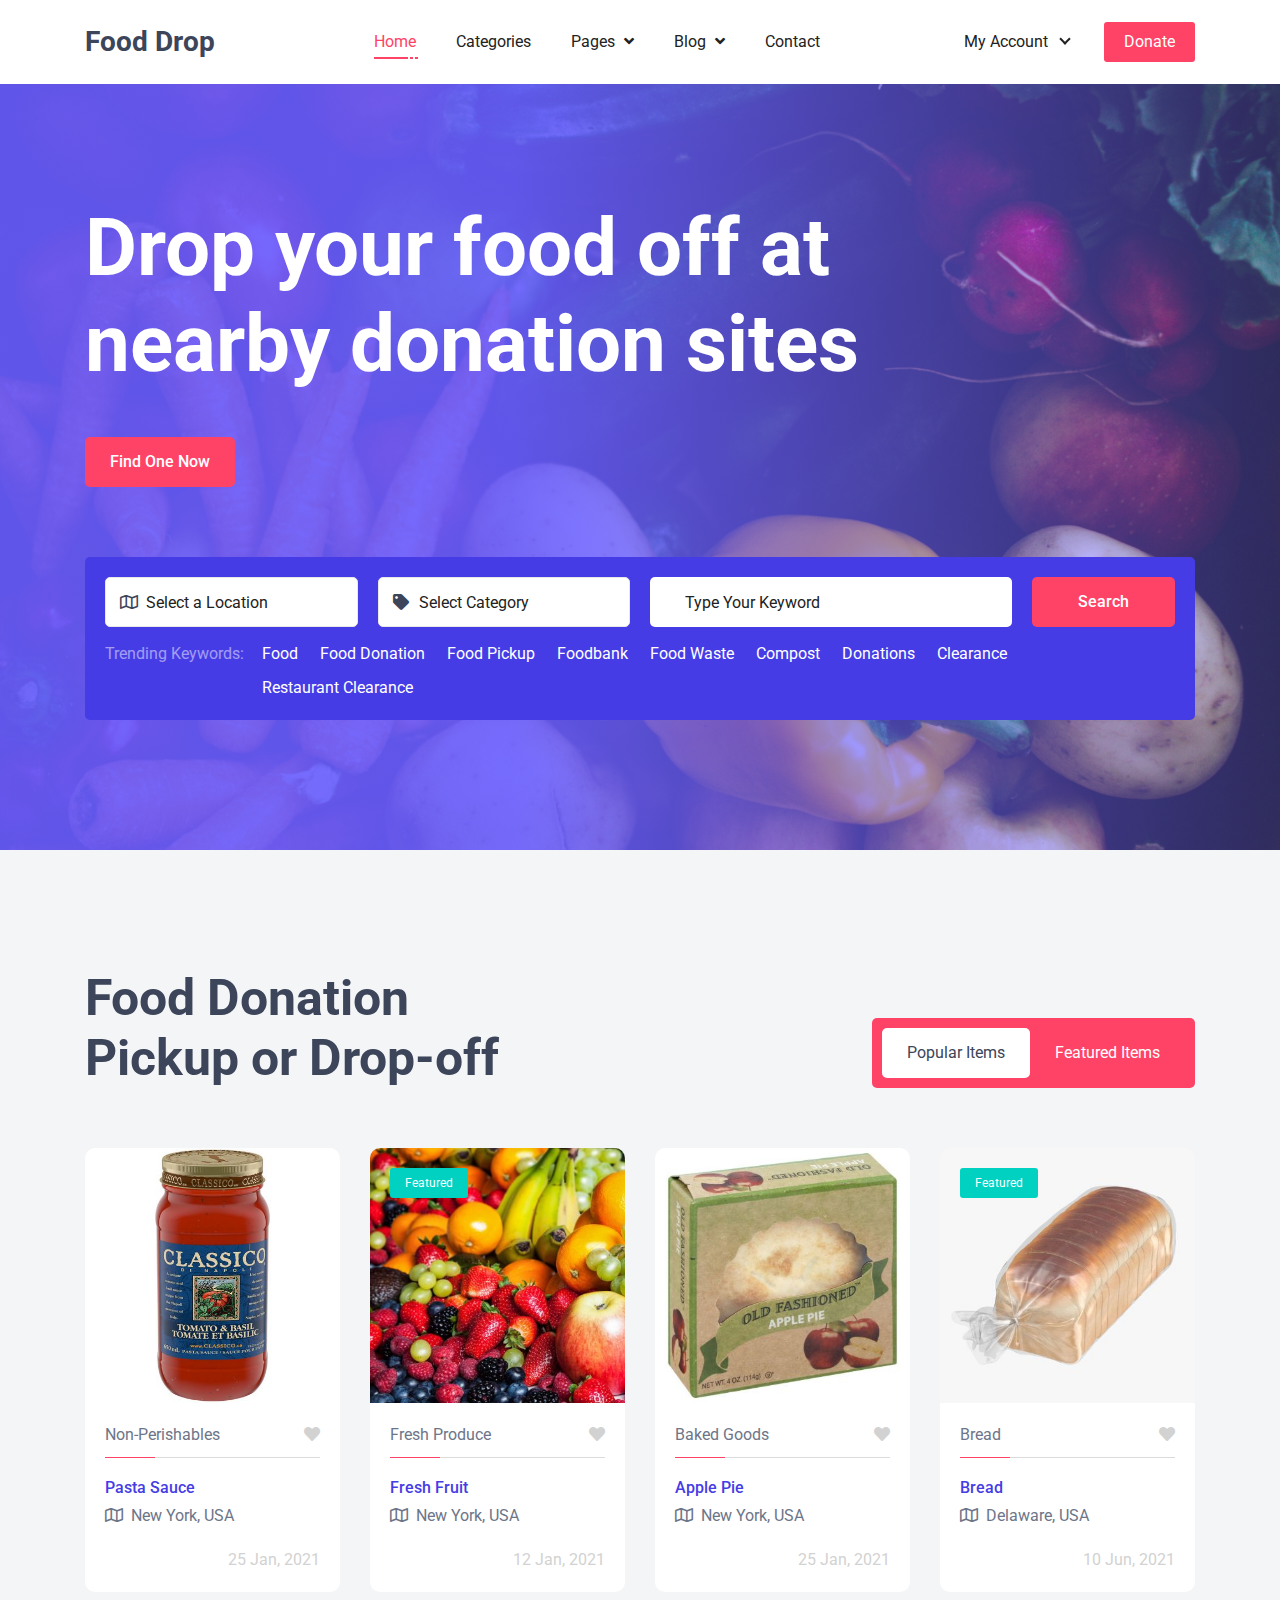
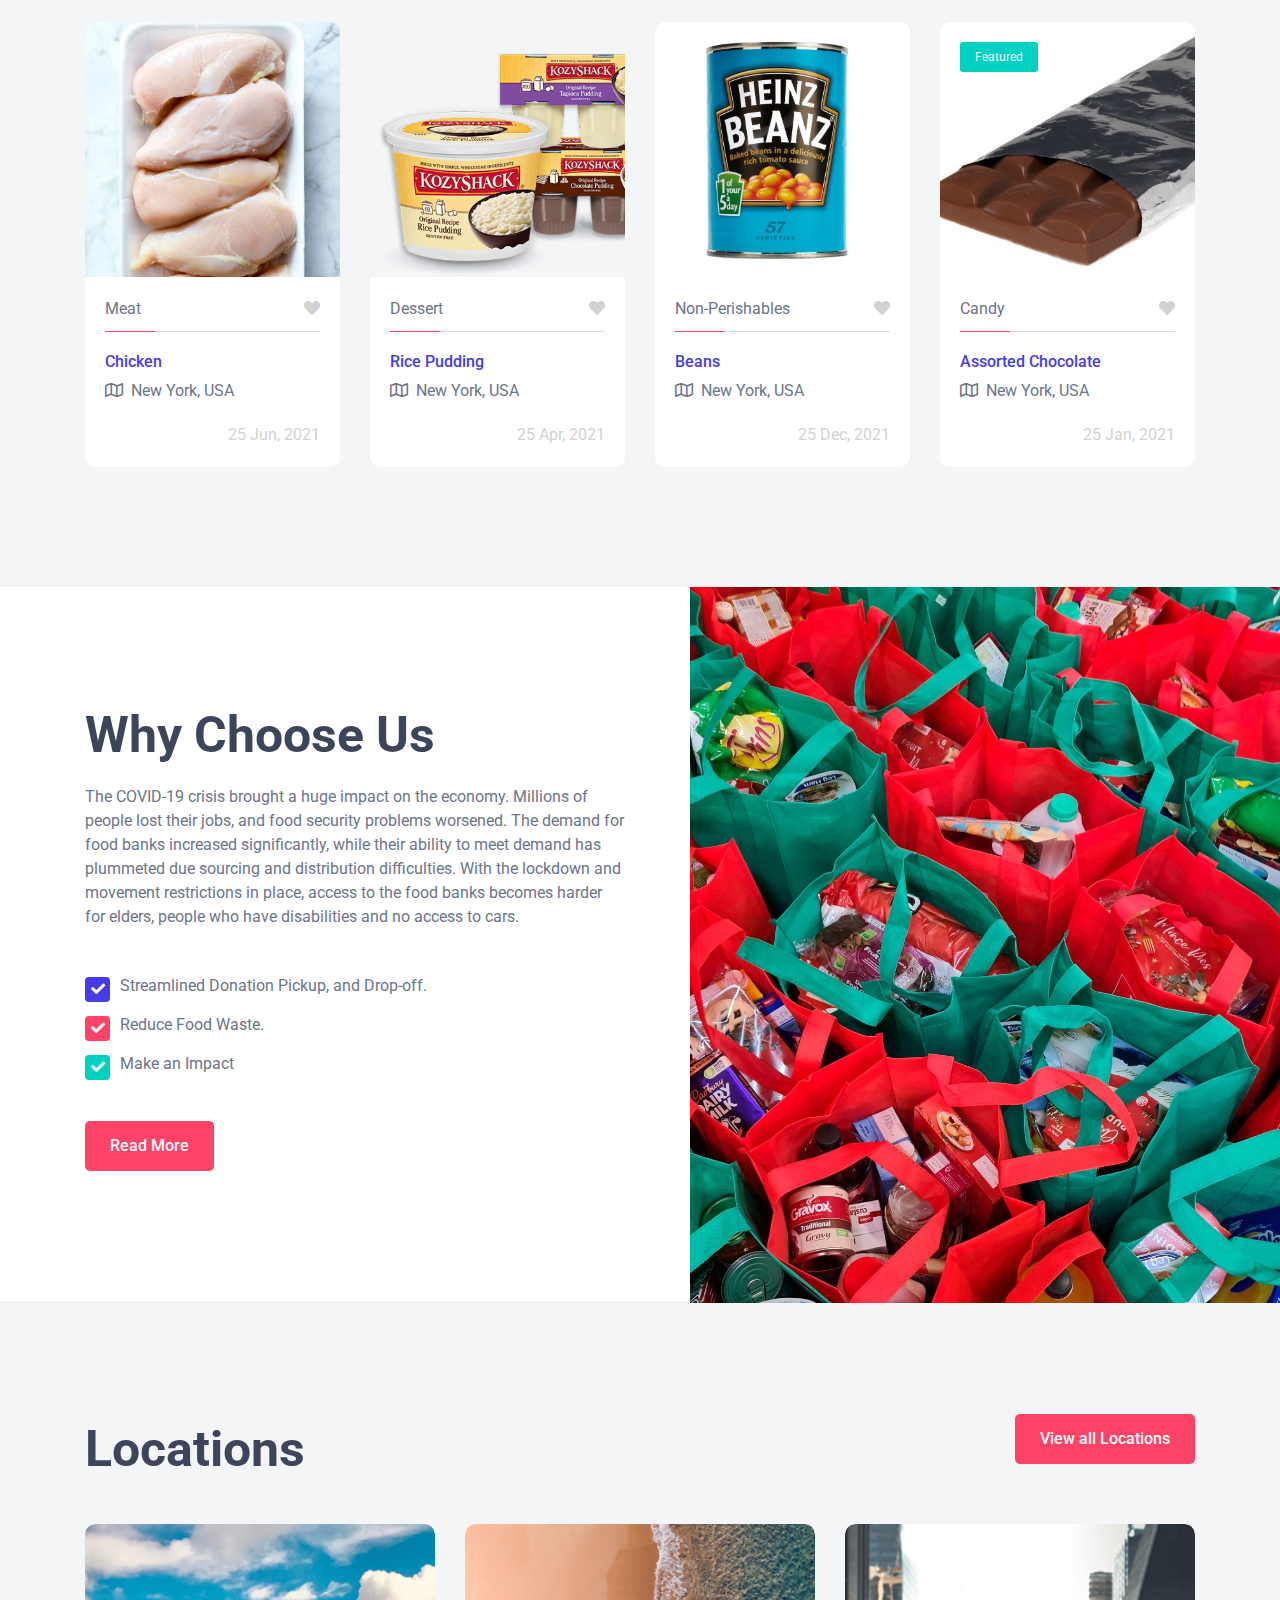
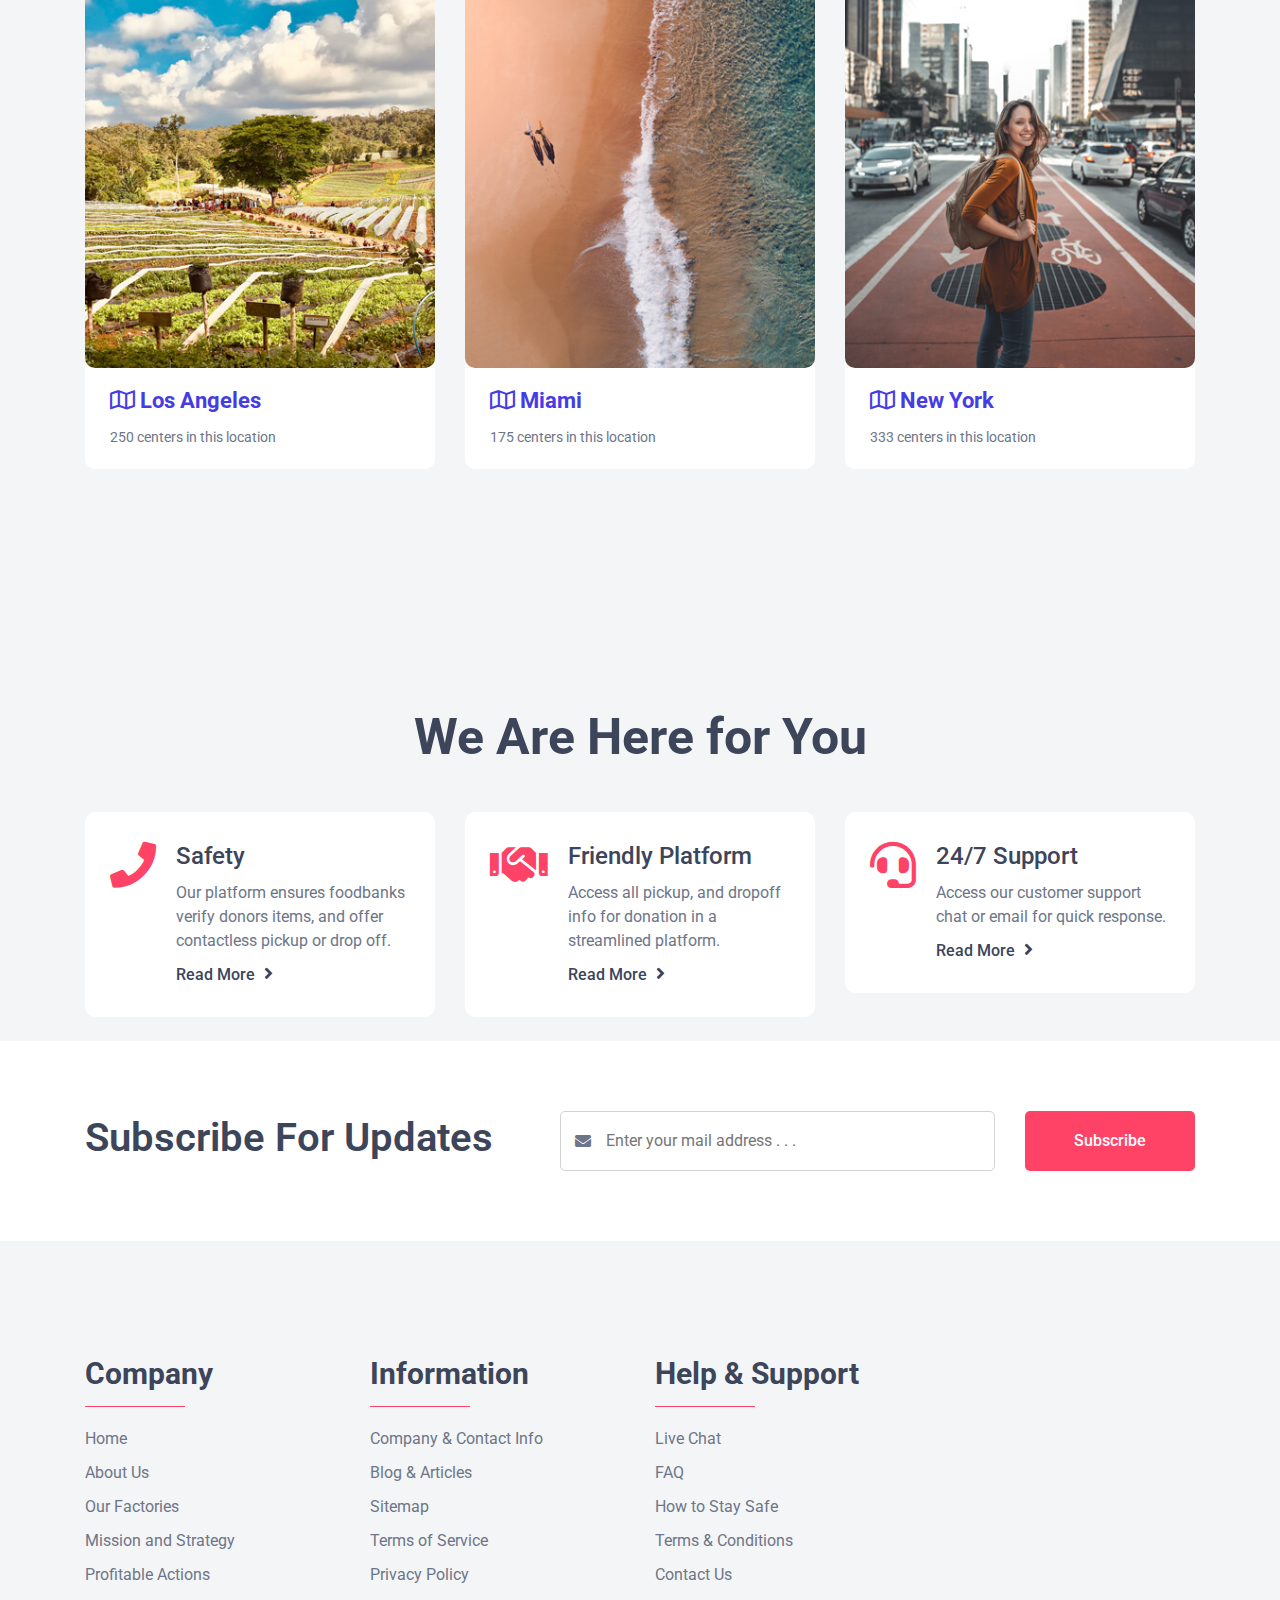
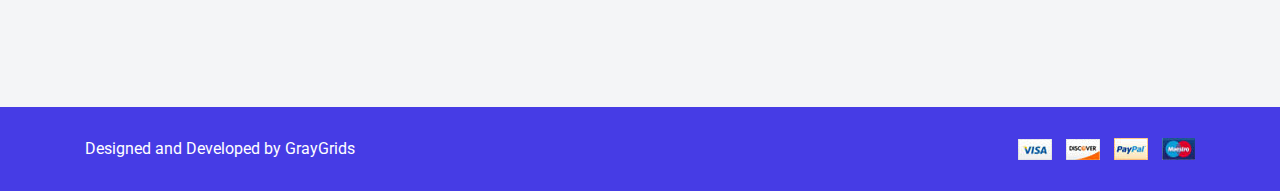
==== commit fa16783a: "Update index.html" ====
--- a/classified-free-lite/index.html
+++ b/classified-free-lite/index.html
@@ -530,8 +530,8 @@
                                         <h4 class="title"><a href="product-details.html">8 GB DDR4 Ram, 4th Gen</a></h4>
                                         <p><i class="far fa-map"></i>New York, USA</p>
                                         <div class="ads_price_date d-flex justify-content-between">
-                                            <span class="price">$299.00</span>
-                                            <span class="date">25 Jan, 2023</span>
+                                            <span class="price"></span>
+                                            <span class="date">25 Jan, 2021</span>
                                         </div>
                                     </div>
                                 </div>
@@ -550,8 +550,8 @@
                                         <h4 class="title"><a href="product-details.html">8 GB DDR4 Ram, 4th Gen</a></h4>
                                         <p><i class="far fa-map"></i>New York, USA</p>
                                         <div class="ads_price_date d-flex justify-content-between">
-                                            <span class="price">$299.00</span>
-                                            <span class="date">25 Jan, 2023</span>
+                                            <span class="price"></span>
+                                            <span class="date">25 Jan, 2021</span>
                                         </div>
                                     </div>
                                 </div>
@@ -570,8 +570,8 @@
                                         <h4 class="title"><a href="product-details.html">8 GB DDR4 Ram, 4th Gen</a></h4>
                                         <p><i class="far fa-map"></i>New York, USA</p>
                                         <div class="ads_price_date d-flex justify-content-between">
-                                            <span class="price">$299.00</span>
-                                            <span class="date">25 Jan, 2023</span>
+                                            <span class="price"></span>
+                                            <span class="date">25 Jan, 2021</span>
                                         </div>
                                     </div>
                                 </div>
@@ -590,8 +590,8 @@
                                         <h4 class="title"><a href="product-details.html">8 GB DDR4 Ram, 4th Gen</a></h4>
                                         <p><i class="far fa-map"></i>New York, USA</p>
                                         <div class="ads_price_date d-flex justify-content-between">
-                                            <span class="price">$299.00</span>
-                                            <span class="date">25 Jan, 2023</span>
+                                            <span class="price"></span>
+                                            <span class="date">25 Jan, 2021</span>
                                         </div>
                                     </div>
                                 </div>
@@ -610,8 +610,8 @@
                                         <h4 class="title"><a href="product-details.html">8 GB DDR4 Ram, 4th Gen</a></h4>
                                         <p><i class="far fa-map"></i>New York, USA</p>
                                         <div class="ads_price_date d-flex justify-content-between">
-                                            <span class="price">$299.00</span>
-                                            <span class="date">25 Jan, 2023</span>
+                                            <span class="price"></span>
+                                            <span class="date">25 Jan, 2021</span>
                                         </div>
                                     </div>
                                 </div>
@@ -630,8 +630,8 @@
                                         <h4 class="title"><a href="product-details.html">8 GB DDR4 Ram, 4th Gen</a></h4>
                                         <p><i class="far fa-map"></i>New York, USA</p>
                                         <div class="ads_price_date d-flex justify-content-between">
-                                            <span class="price">$299.00</span>
-                                            <span class="date">25 Jan, 2023</span>
+                                            <span class="price"></span>
+                                            <span class="date">25 Jan, 2021</span>
                                         </div>
                                     </div>
                                 </div>
@@ -650,8 +650,8 @@
                                         <h4 class="title"><a href="product-details.html">8 GB DDR4 Ram, 4th Gen</a></h4>
                                         <p><i class="far fa-map"></i>New York, USA</p>
                                         <div class="ads_price_date d-flex justify-content-between">
-                                            <span class="price">$299.00</span>
-                                            <span class="date">25 Jan, 2023</span>
+                                            <span class="price"></span>
+                                            <span class="date">25 Jan, 2021</span>
                                         </div>
                                     </div>
                                 </div>
@@ -670,8 +670,8 @@
                                         <h4 class="title"><a href="product-details.html">8 GB DDR4 Ram, 4th Gen</a></h4>
                                         <p><i class="far fa-map"></i>New York, USA</p>
                                         <div class="ads_price_date d-flex justify-content-between">
-                                            <span class="price">$299.00</span>
-                                            <span class="date">25 Jan, 2023</span>
+                                            <span class="price"></span>
+                                            <span class="date">25 Jan, 2021</span>
                                         </div>
                                     </div>
                                 </div>
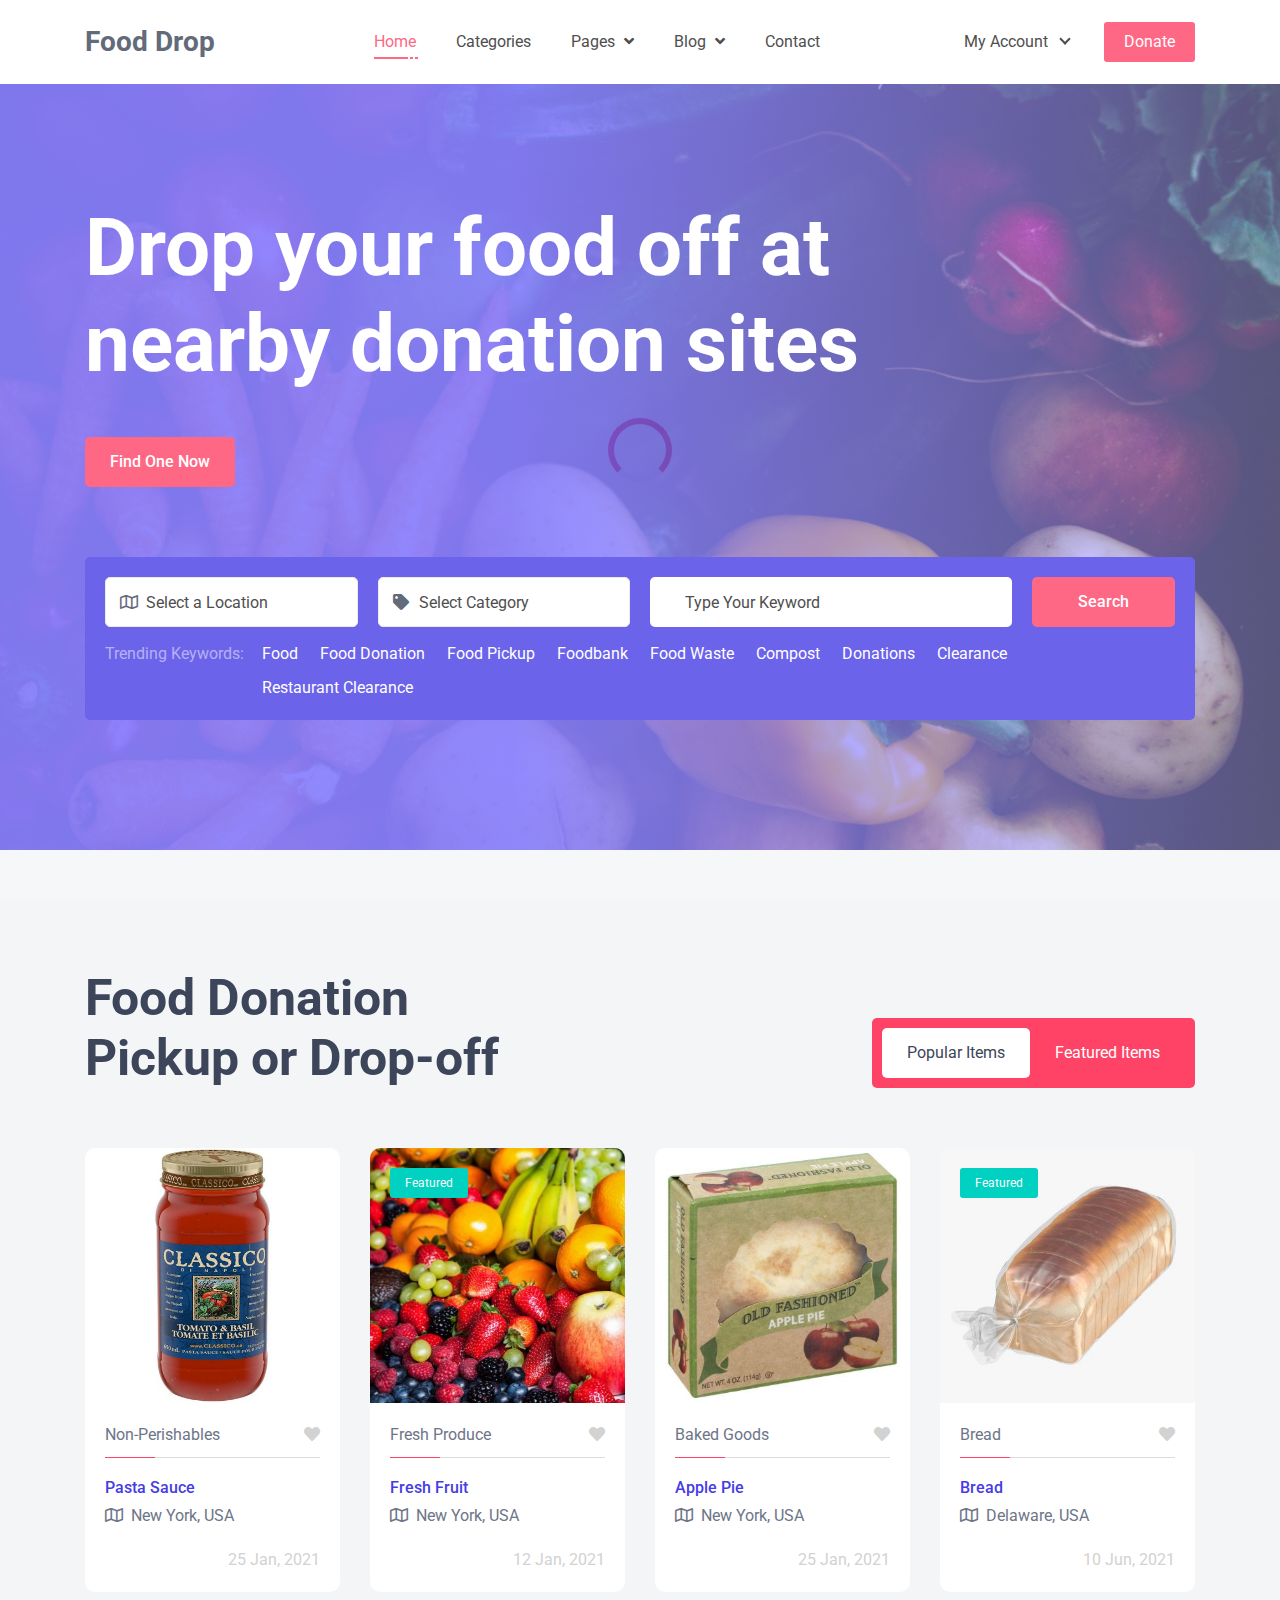
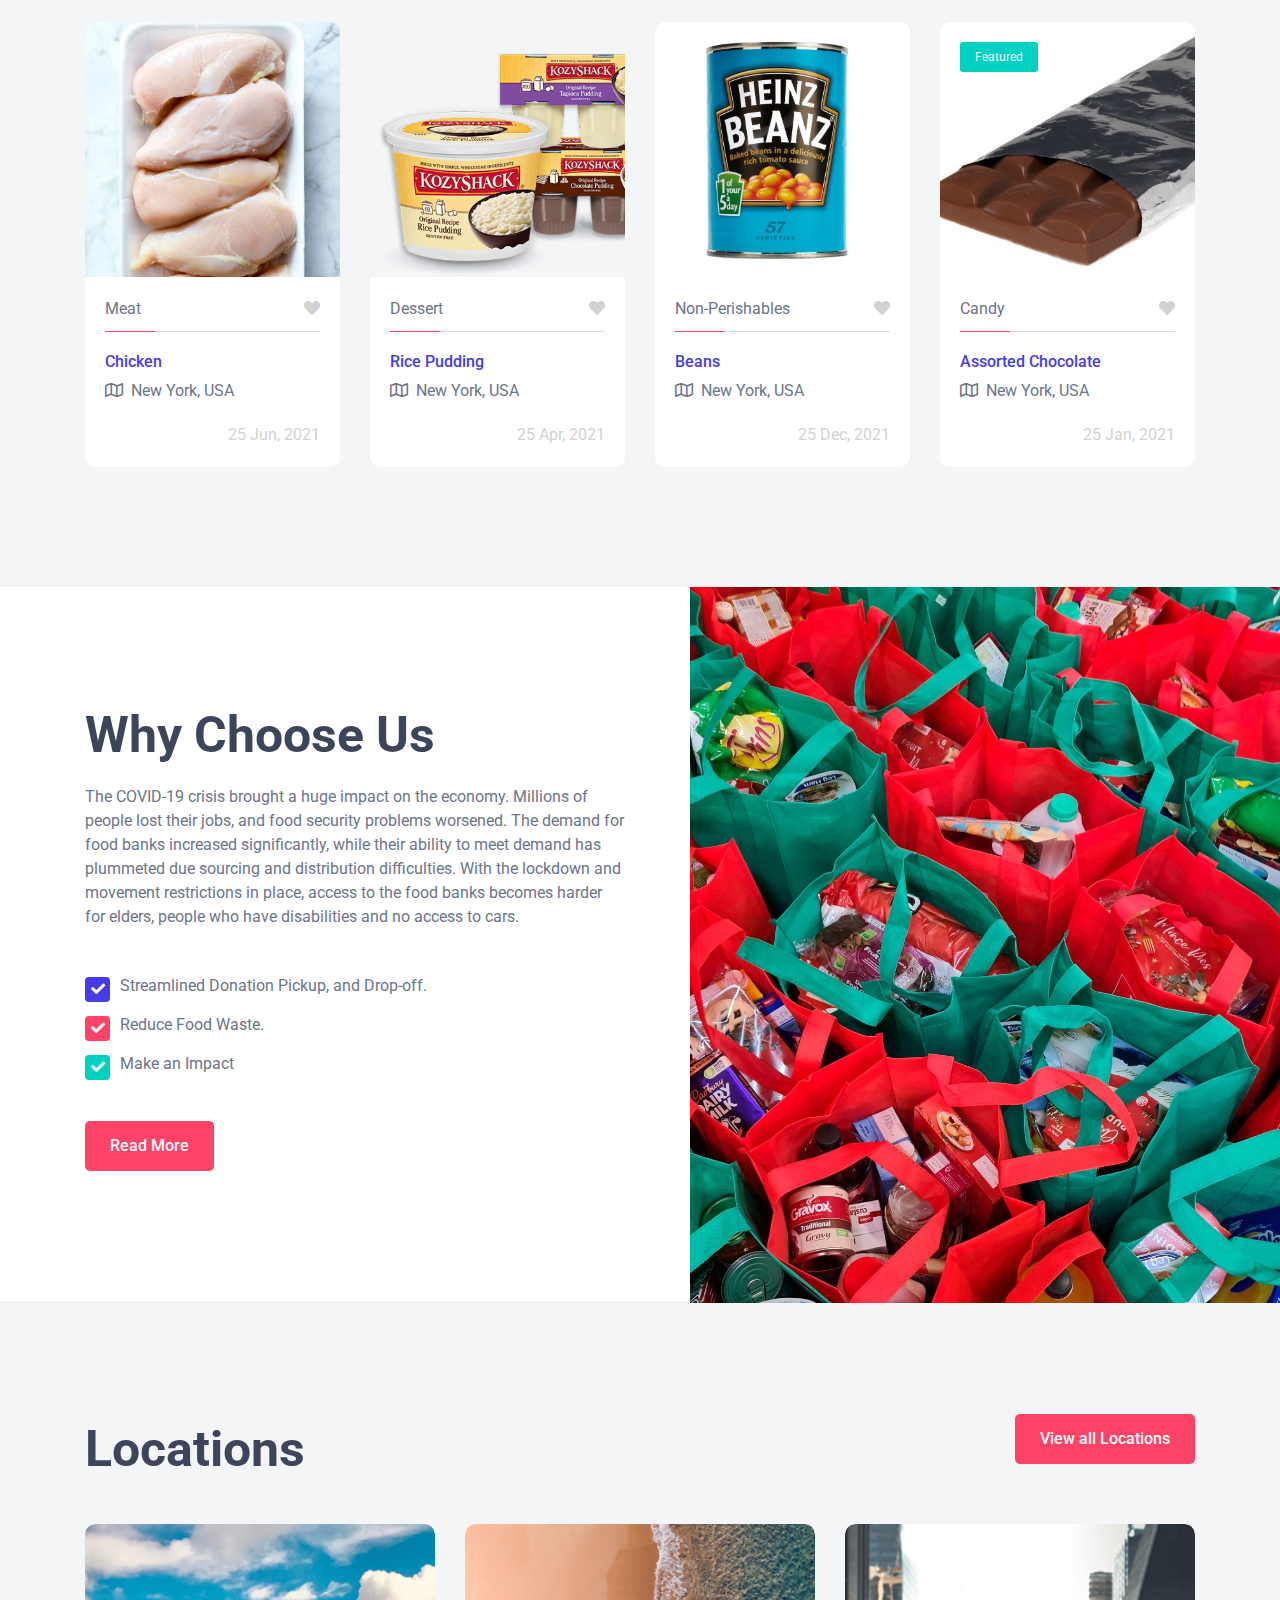
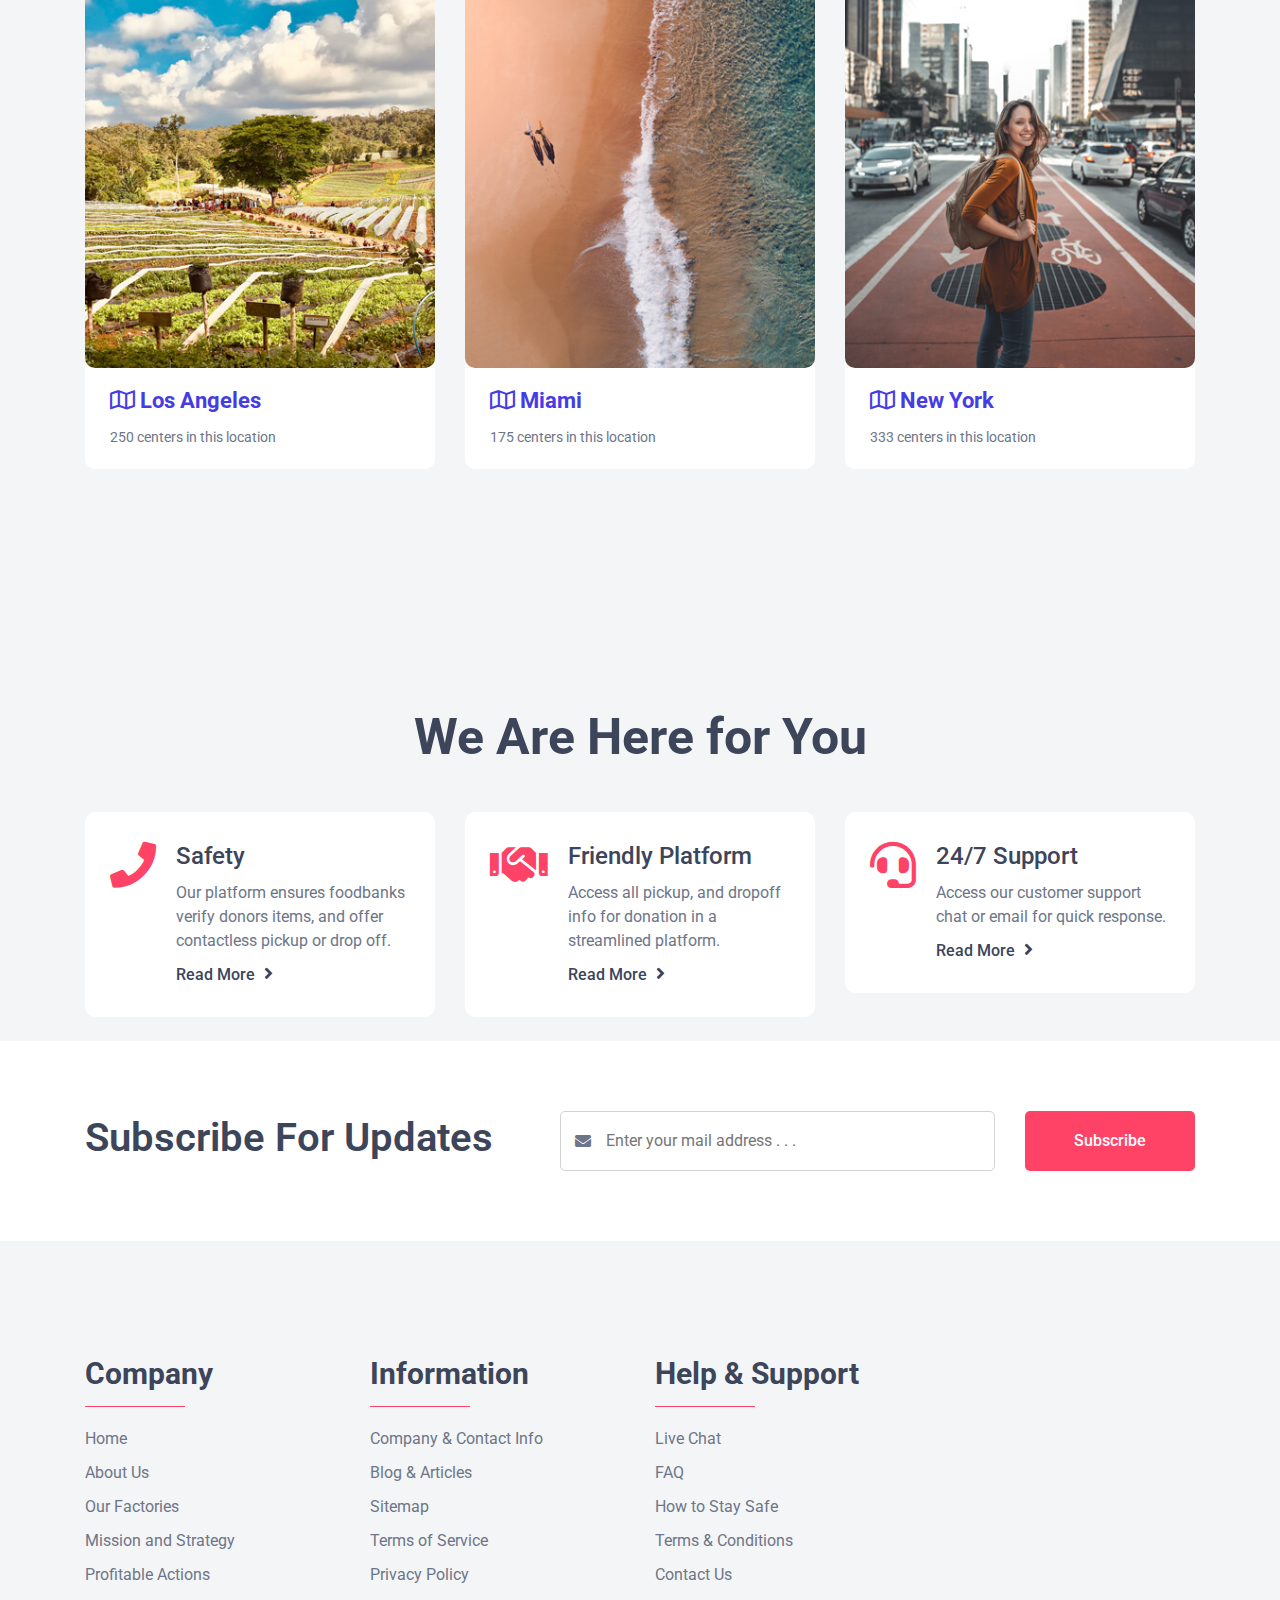
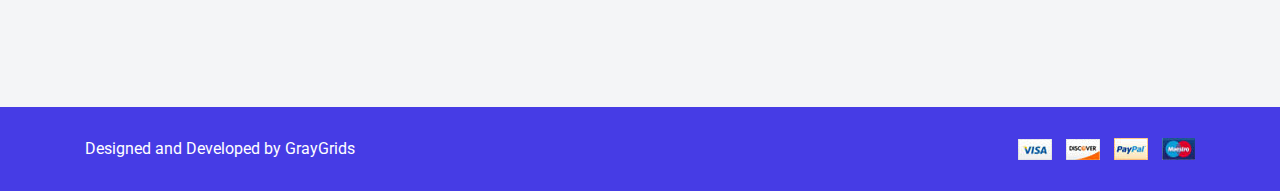
==== commit 56377d1a: "Update index.html" ====
--- a/classified-free-lite/index.html
+++ b/classified-free-lite/index.html
@@ -519,15 +519,15 @@
                             <div class="col-lg-3 col-sm-6">
                                 <div class="single_ads_card mt-30">
                                     <div class="ads_card_image">
-                                        <img src="assets/images/ads-1.png" alt="ads">
+                                        <img src="assets/images/image-008.jpeg" alt="ads">
                                         <p class="sticker">Featured</p>
                                     </div>
                                     <div class="ads_card_content">
                                         <div class="meta d-flex justify-content-between">
-                                            <p>Ram & Laptop</p>
-                                            <a class="like" href="#"><i class="fas fa-heart"></i></a>
-                                        </div>
-                                        <h4 class="title"><a href="product-details.html">8 GB DDR4 Ram, 4th Gen</a></h4>
+                                            <p>Breads</p>
+                                            <a class="like" href="#"><i class="fas fa-heart"></i></a>
+                                        </div>
+                                        <h4 class="title"><a href="product-details.html">Breads</a></h4>
                                         <p><i class="far fa-map"></i>New York, USA</p>
                                         <div class="ads_price_date d-flex justify-content-between">
                                             <span class="price"></span>
@@ -539,15 +539,15 @@
                             <div class="col-lg-3 col-sm-6">
                                 <div class="single_ads_card mt-30">
                                     <div class="ads_card_image">
-                                        <img src="assets/images/ads-2.png" alt="ads">
+                                        <img src="assets/images/image-009.jpeg" alt="ads">
                                         <p class="sticker">Featured</p>
                                     </div>
                                     <div class="ads_card_content">
                                         <div class="meta d-flex justify-content-between">
-                                            <p>Ram & Laptop</p>
-                                            <a class="like" href="#"><i class="fas fa-heart"></i></a>
-                                        </div>
-                                        <h4 class="title"><a href="product-details.html">8 GB DDR4 Ram, 4th Gen</a></h4>
+                                            <p>Legumes</p>
+                                            <a class="like" href="#"><i class="fas fa-heart"></i></a>
+                                        </div>
+                                        <h4 class="title"><a href="product-details.html">Vegetables</a></h4>
                                         <p><i class="far fa-map"></i>New York, USA</p>
                                         <div class="ads_price_date d-flex justify-content-between">
                                             <span class="price"></span>
@@ -559,15 +559,15 @@
                             <div class="col-lg-3 col-sm-6">
                                 <div class="single_ads_card mt-30">
                                     <div class="ads_card_image">
-                                        <img src="assets/images/ads-3.png" alt="ads">
+                                        <img src="assets/images/image-010.jpg" alt="ads">
                                         <p class="sticker">Featured</p>
                                     </div>
                                     <div class="ads_card_content">
                                         <div class="meta d-flex justify-content-between">
-                                            <p>Ram & Laptop</p>
-                                            <a class="like" href="#"><i class="fas fa-heart"></i></a>
-                                        </div>
-                                        <h4 class="title"><a href="product-details.html">8 GB DDR4 Ram, 4th Gen</a></h4>
+                                            <p>Fruits</p>
+                                            <a class="like" href="#"><i class="fas fa-heart"></i></a>
+                                        </div>
+                                        <h4 class="title"><a href="product-details.html">Fruits</a></h4>
                                         <p><i class="far fa-map"></i>New York, USA</p>
                                         <div class="ads_price_date d-flex justify-content-between">
                                             <span class="price"></span>
@@ -579,15 +579,15 @@
                             <div class="col-lg-3 col-sm-6">
                                 <div class="single_ads_card mt-30">
                                     <div class="ads_card_image">
-                                        <img src="assets/images/ads-4.png" alt="ads">
+                                        <img src="assets/images/image-011.jpeg" alt="ads">
                                         <p class="sticker">Featured</p>
                                     </div>
                                     <div class="ads_card_content">
                                         <div class="meta d-flex justify-content-between">
-                                            <p>Ram & Laptop</p>
-                                            <a class="like" href="#"><i class="fas fa-heart"></i></a>
-                                        </div>
-                                        <h4 class="title"><a href="product-details.html">8 GB DDR4 Ram, 4th Gen</a></h4>
+                                            <p>Milk and Dairy</p>
+                                            <a class="like" href="#"><i class="fas fa-heart"></i></a>
+                                        </div>
+                                        <h4 class="title"><a href="product-details.html">Milk and Dairy</a></h4>
                                         <p><i class="far fa-map"></i>New York, USA</p>
                                         <div class="ads_price_date d-flex justify-content-between">
                                             <span class="price"></span>
@@ -599,15 +599,15 @@
                             <div class="col-lg-3 col-sm-6">
                                 <div class="single_ads_card mt-30">
                                     <div class="ads_card_image">
-                                        <img src="assets/images/ads-5.png" alt="ads">
+                                        <img src="assets/images/image-012.jpeg" alt="ads">
                                         <p class="sticker">Featured</p>
                                     </div>
                                     <div class="ads_card_content">
                                         <div class="meta d-flex justify-content-between">
-                                            <p>Ram & Laptop</p>
-                                            <a class="like" href="#"><i class="fas fa-heart"></i></a>
-                                        </div>
-                                        <h4 class="title"><a href="product-details.html">8 GB DDR4 Ram, 4th Gen</a></h4>
+                                            <p>Snacks</p>
+                                            <a class="like" href="#"><i class="fas fa-heart"></i></a>
+                                        </div>
+                                        <h4 class="title"><a href="product-details.html">Snacks</a></h4>
                                         <p><i class="far fa-map"></i>New York, USA</p>
                                         <div class="ads_price_date d-flex justify-content-between">
                                             <span class="price"></span>
@@ -619,15 +619,15 @@
                             <div class="col-lg-3 col-sm-6">
                                 <div class="single_ads_card mt-30">
                                     <div class="ads_card_image">
-                                        <img src="assets/images/ads-6.png" alt="ads">
+                                        <img src="assets/images/image-013.jpg" alt="ads">
                                         <p class="sticker">Featured</p>
                                     </div>
                                     <div class="ads_card_content">
                                         <div class="meta d-flex justify-content-between">
-                                            <p>Ram & Laptop</p>
-                                            <a class="like" href="#"><i class="fas fa-heart"></i></a>
-                                        </div>
-                                        <h4 class="title"><a href="product-details.html">8 GB DDR4 Ram, 4th Gen</a></h4>
+                                            <p>Non-Perishables</p>
+                                            <a class="like" href="#"><i class="fas fa-heart"></i></a>
+                                        </div>
+                                        <h4 class="title"><a href="product-details.html">Non-Perishables</a></h4>
                                         <p><i class="far fa-map"></i>New York, USA</p>
                                         <div class="ads_price_date d-flex justify-content-between">
                                             <span class="price"></span>
@@ -639,15 +639,15 @@
                             <div class="col-lg-3 col-sm-6">
                                 <div class="single_ads_card mt-30">
                                     <div class="ads_card_image">
-                                        <img src="assets/images/ads-7.png" alt="ads">
+                                        <img src="assets/images/image-014.jpeg" alt="ads">
                                         <p class="sticker">Featured</p>
                                     </div>
                                     <div class="ads_card_content">
                                         <div class="meta d-flex justify-content-between">
-                                            <p>Ram & Laptop</p>
-                                            <a class="like" href="#"><i class="fas fa-heart"></i></a>
-                                        </div>
-                                        <h4 class="title"><a href="product-details.html">8 GB DDR4 Ram, 4th Gen</a></h4>
+                                            <p>Meats</p>
+                                            <a class="like" href="#"><i class="fas fa-heart"></i></a>
+                                        </div>
+                                        <h4 class="title"><a href="product-details.html">Meats</a></h4>
                                         <p><i class="far fa-map"></i>New York, USA</p>
                                         <div class="ads_price_date d-flex justify-content-between">
                                             <span class="price"></span>
@@ -659,15 +659,15 @@
                             <div class="col-lg-3 col-sm-6">
                                 <div class="single_ads_card mt-30">
                                     <div class="ads_card_image">
-                                        <img src="assets/images/ads-8.png" alt="ads">
+                                        <img src="assets/images/image-015.jpg" alt="ads">
                                         <p class="sticker">Featured</p>
                                     </div>
                                     <div class="ads_card_content">
                                         <div class="meta d-flex justify-content-between">
-                                            <p>Ram & Laptop</p>
-                                            <a class="like" href="#"><i class="fas fa-heart"></i></a>
-                                        </div>
-                                        <h4 class="title"><a href="product-details.html">8 GB DDR4 Ram, 4th Gen</a></h4>
+                                            <p>Drinks</p>
+                                            <a class="like" href="#"><i class="fas fa-heart"></i></a>
+                                        </div>
+                                        <h4 class="title"><a href="product-details.html">Drinks</a></h4>
                                         <p><i class="far fa-map"></i>New York, USA</p>
                                         <div class="ads_price_date d-flex justify-content-between">
                                             <span class="price"></span>
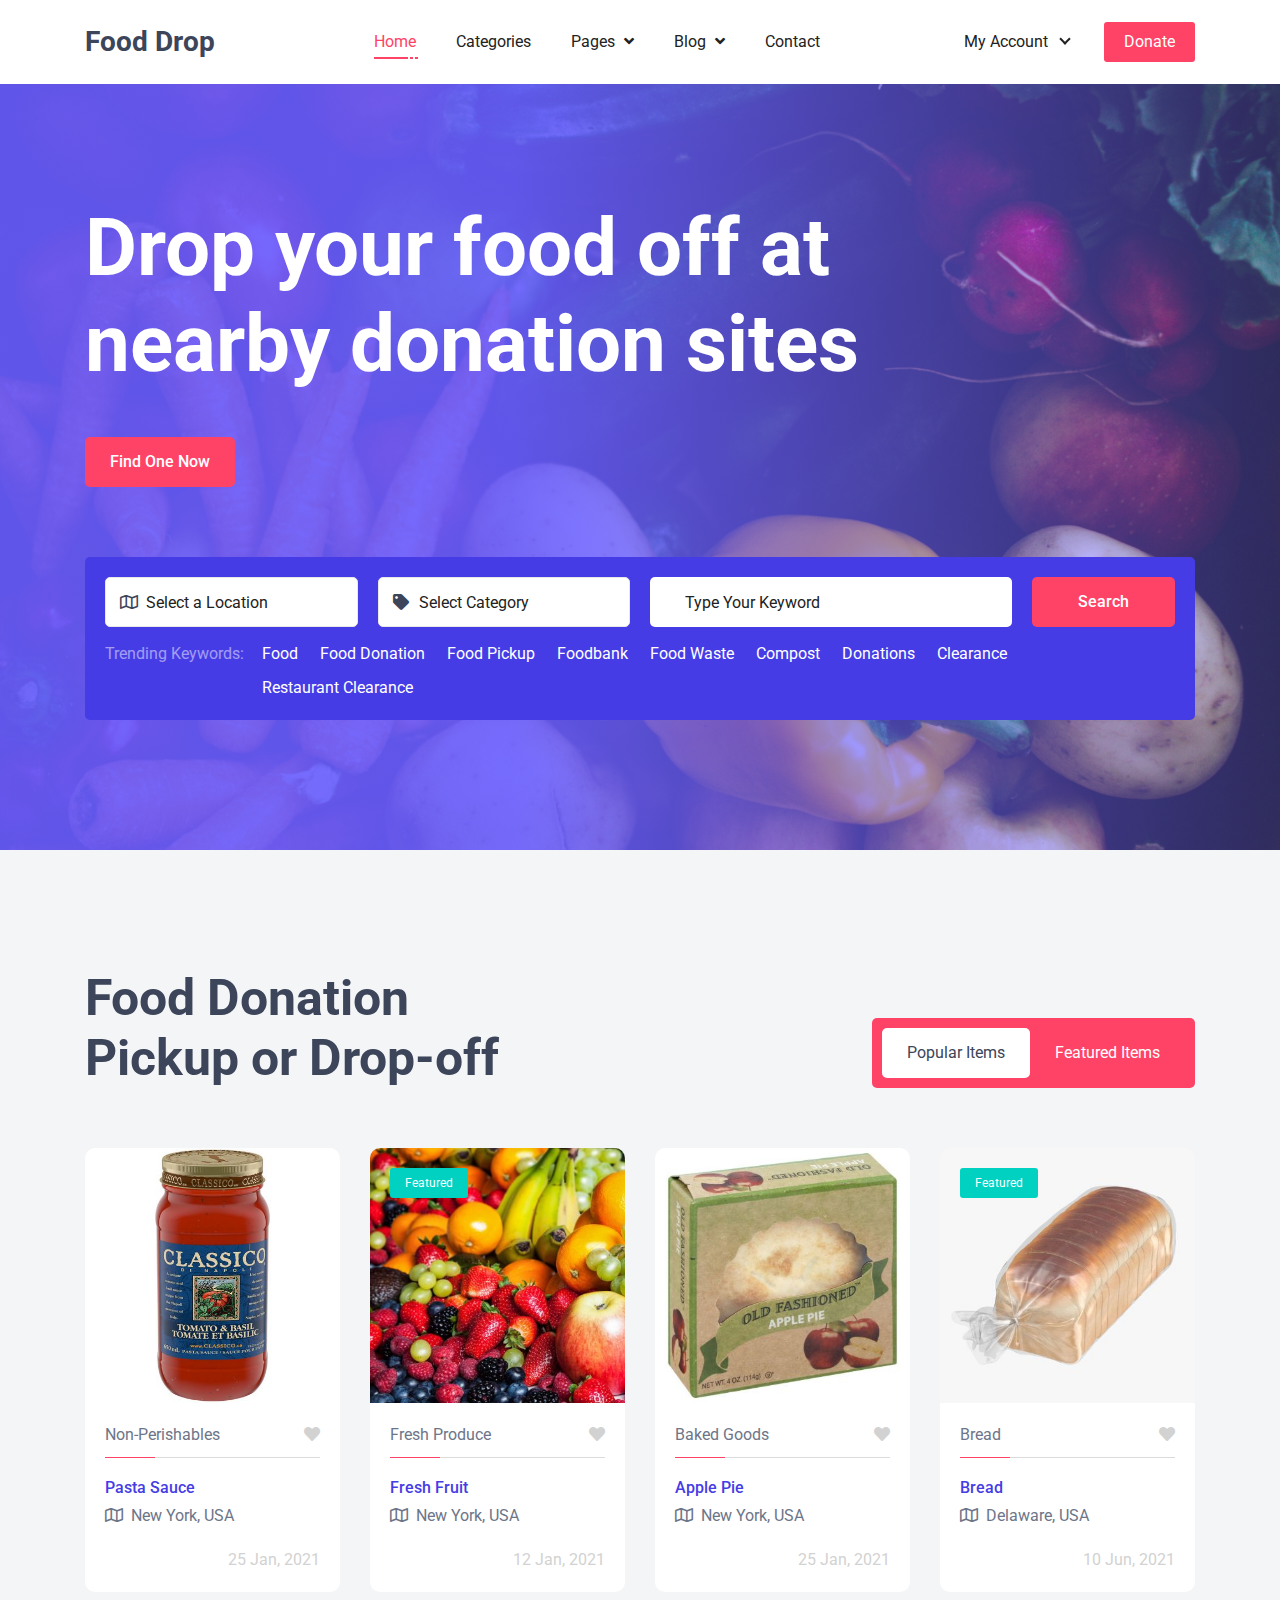
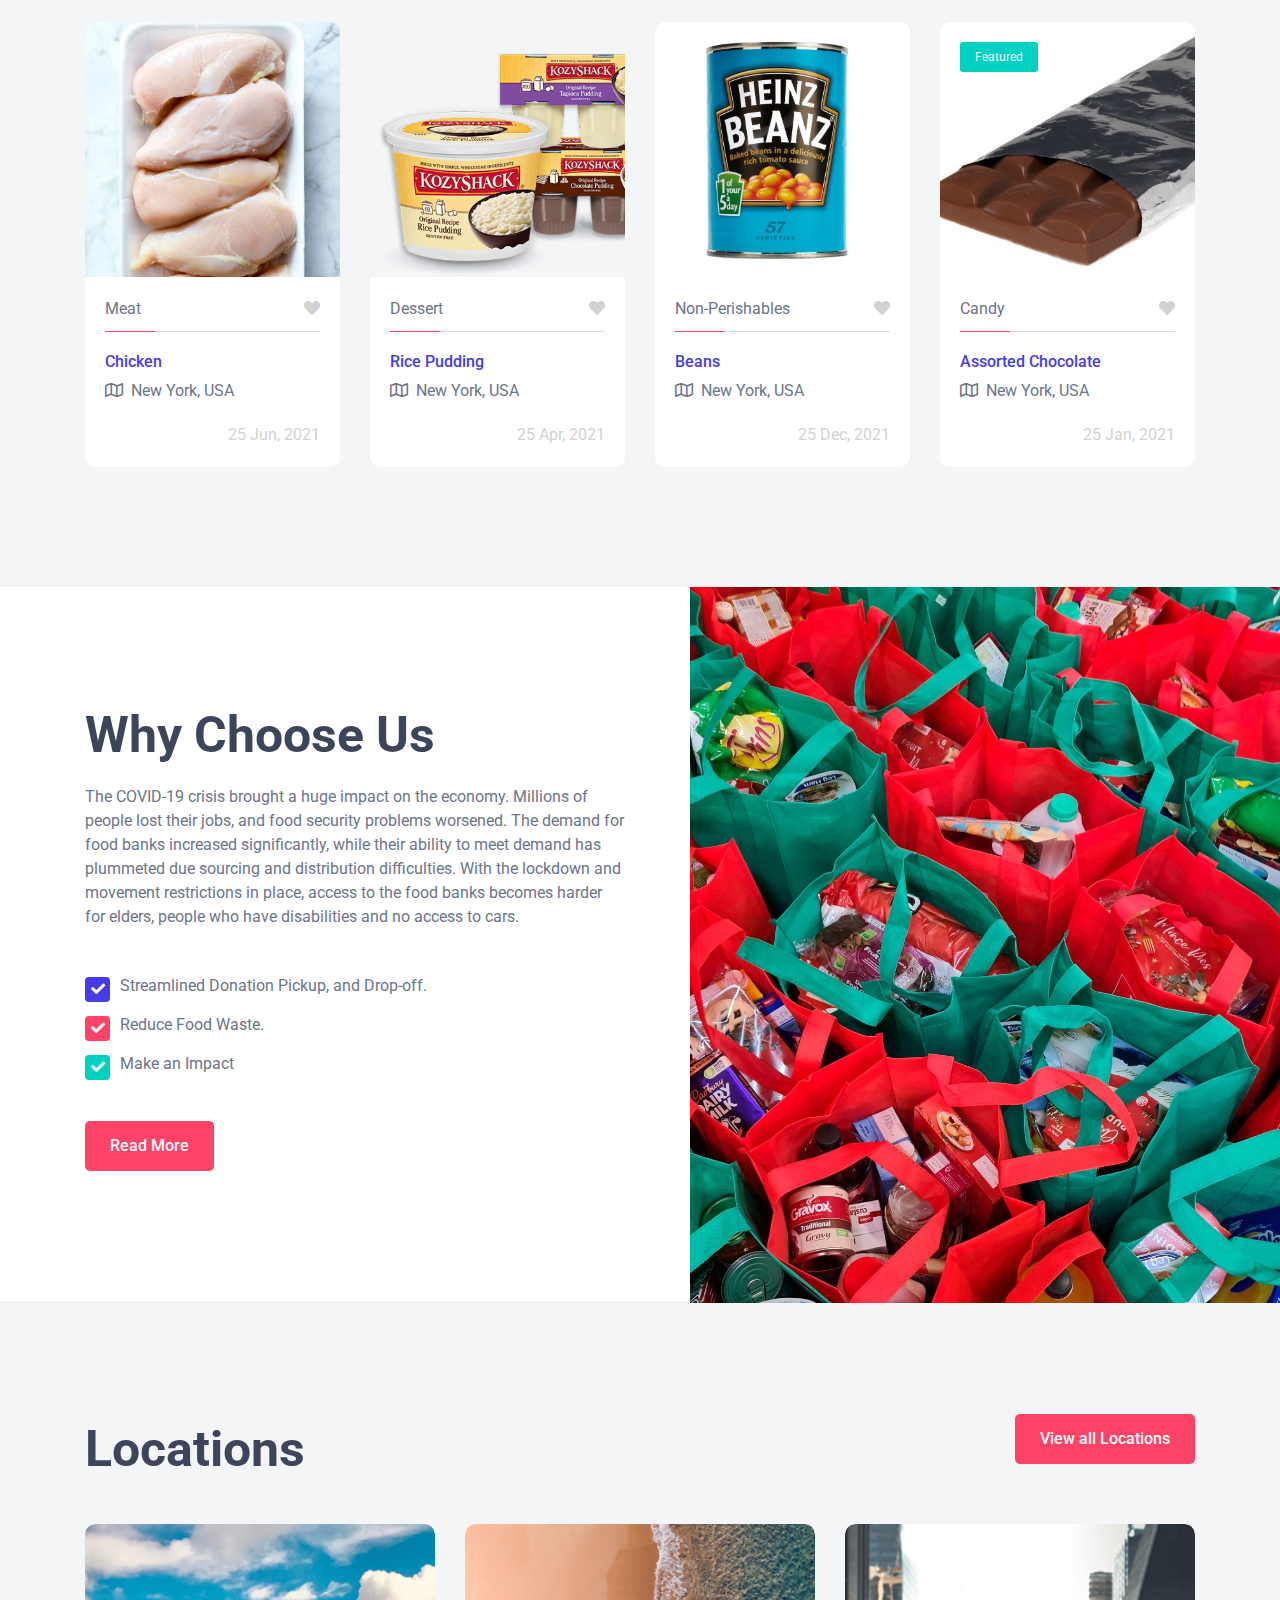
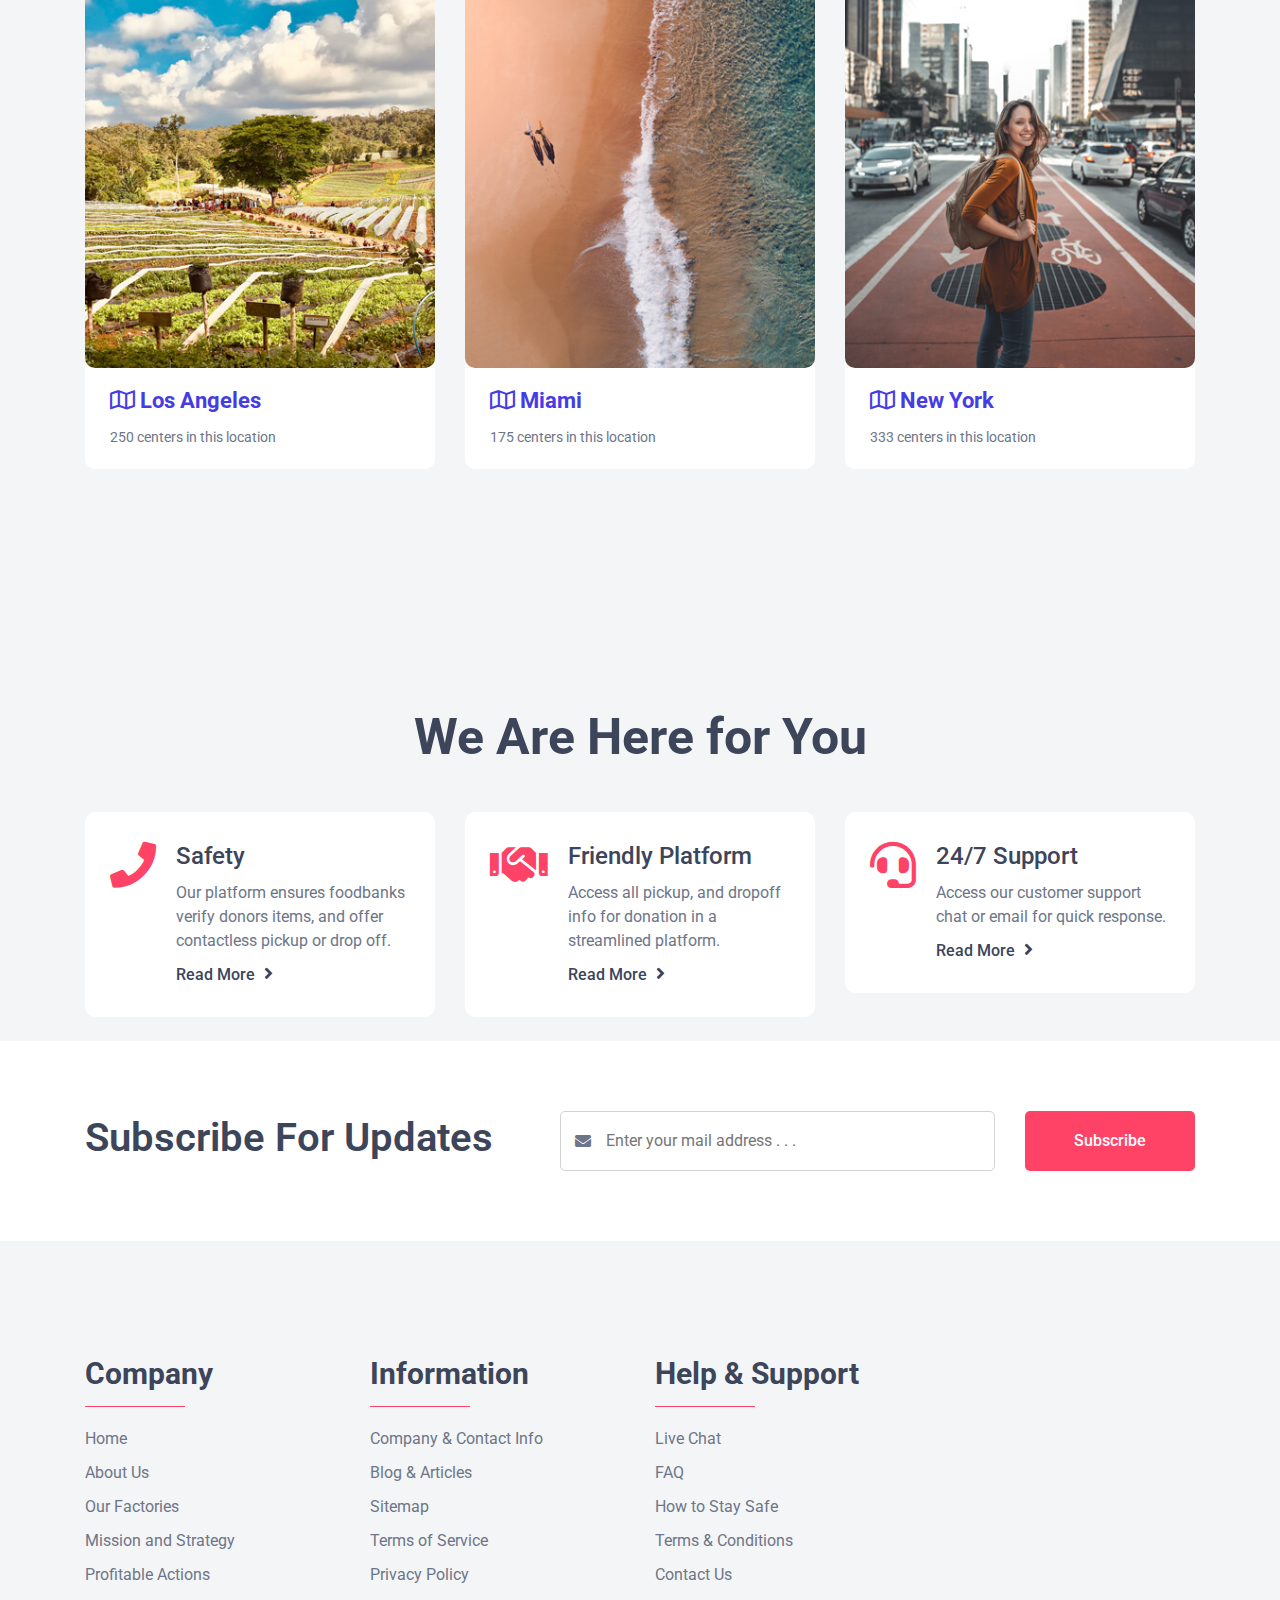
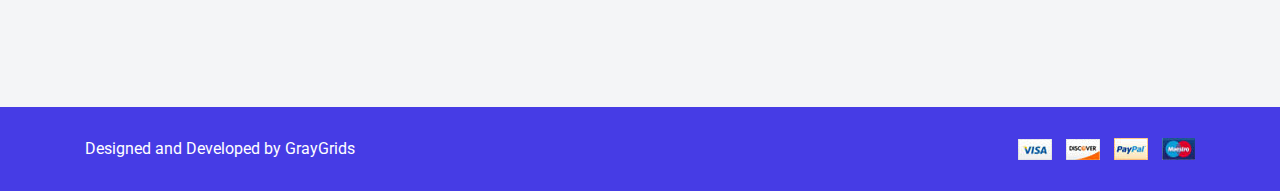
==== commit 3fcf68ca: "Update index.html" ====
--- a/classified-free-lite/index.html
+++ b/classified-free-lite/index.html
@@ -599,7 +599,7 @@
                             <div class="col-lg-3 col-sm-6">
                                 <div class="single_ads_card mt-30">
                                     <div class="ads_card_image">
-                                        <img src="assets/images/image-012.jpeg" alt="ads">
+                                        <img src="assets/images/image-012.jpg" alt="ads">
                                         <p class="sticker">Featured</p>
                                     </div>
                                     <div class="ads_card_content">
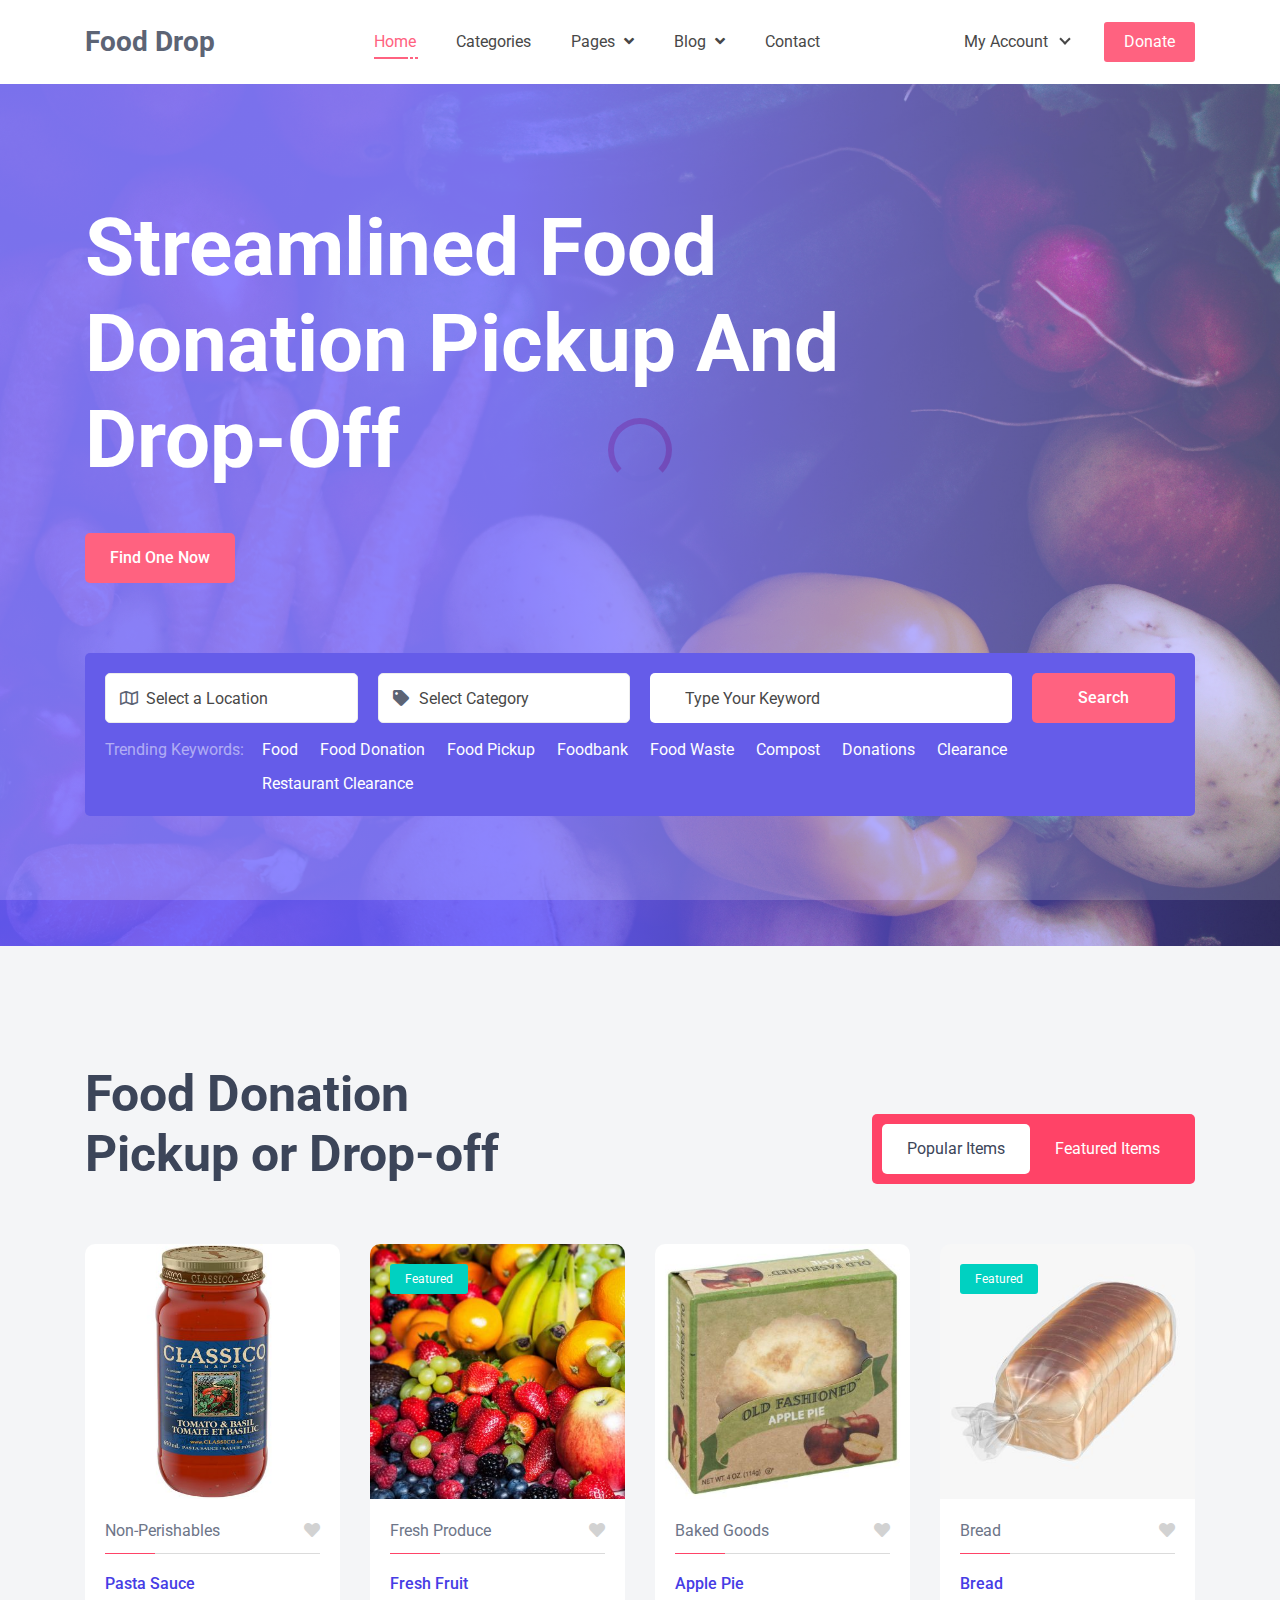
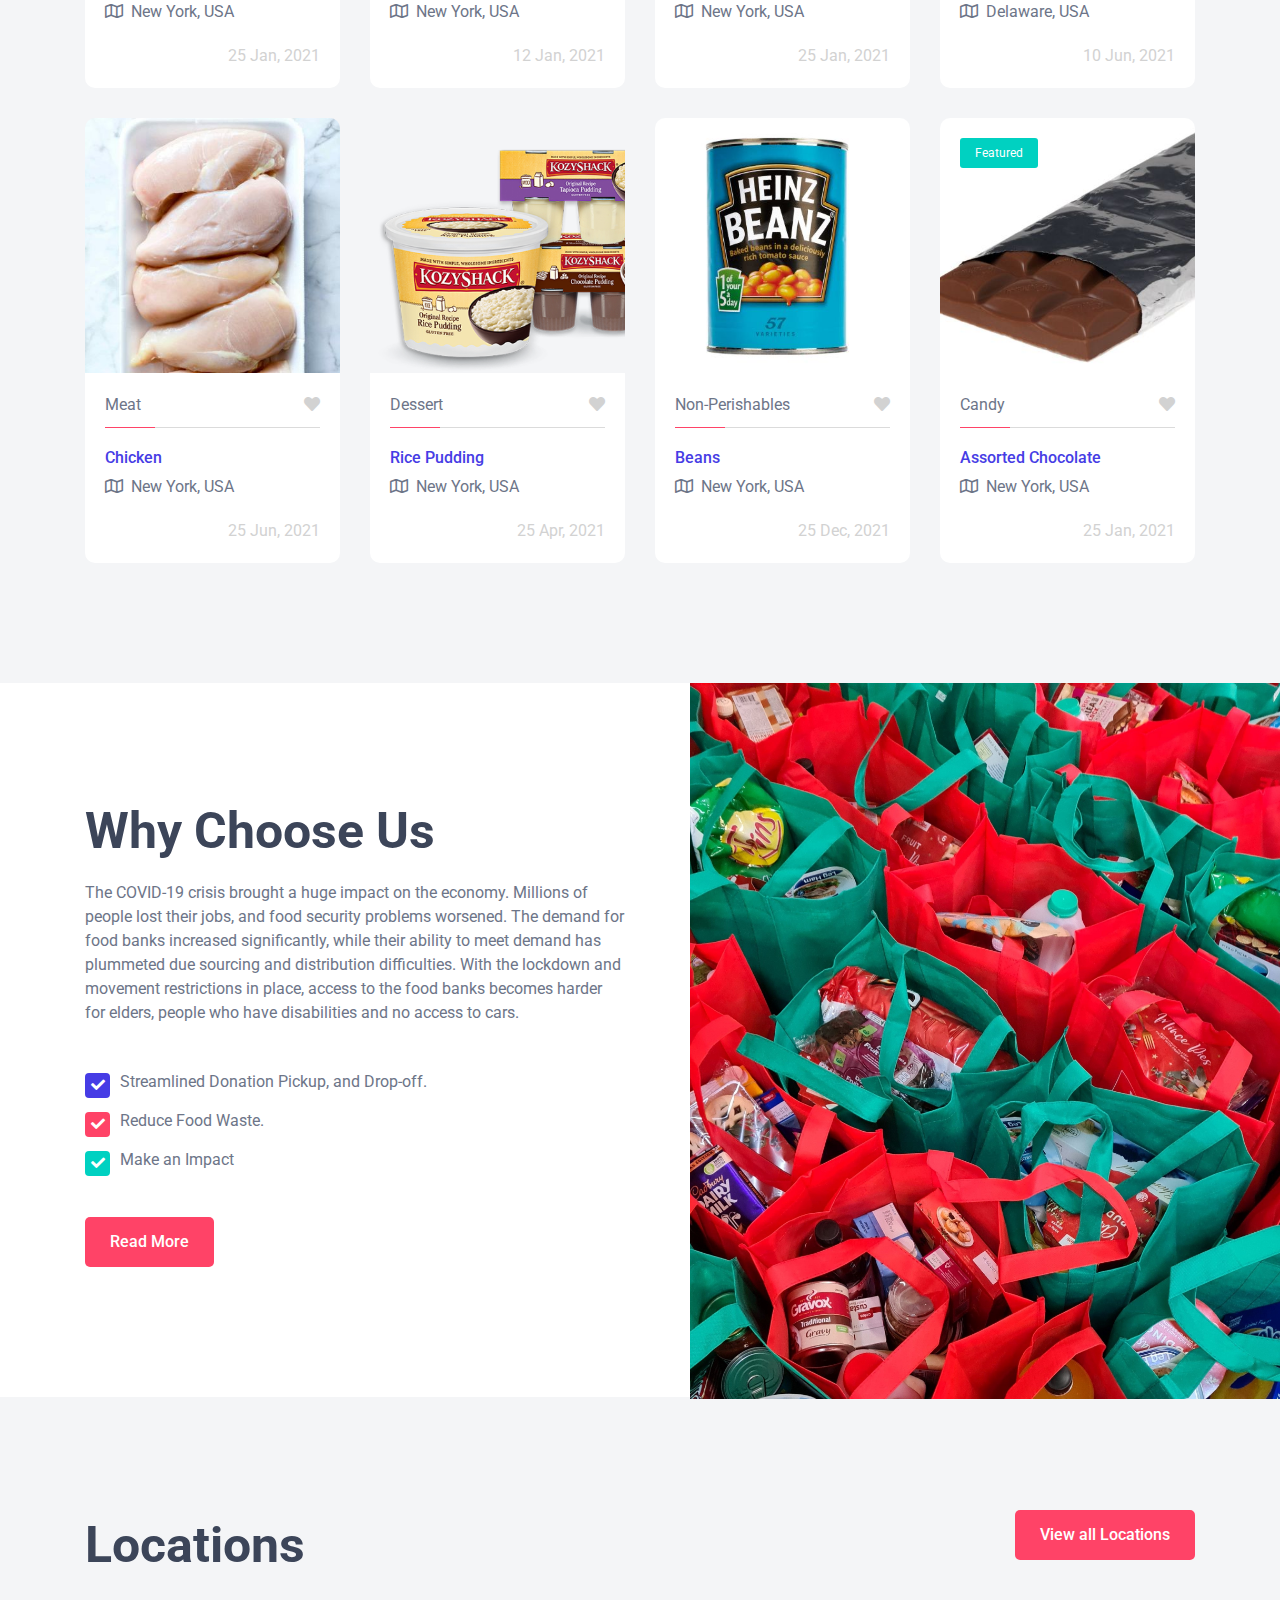
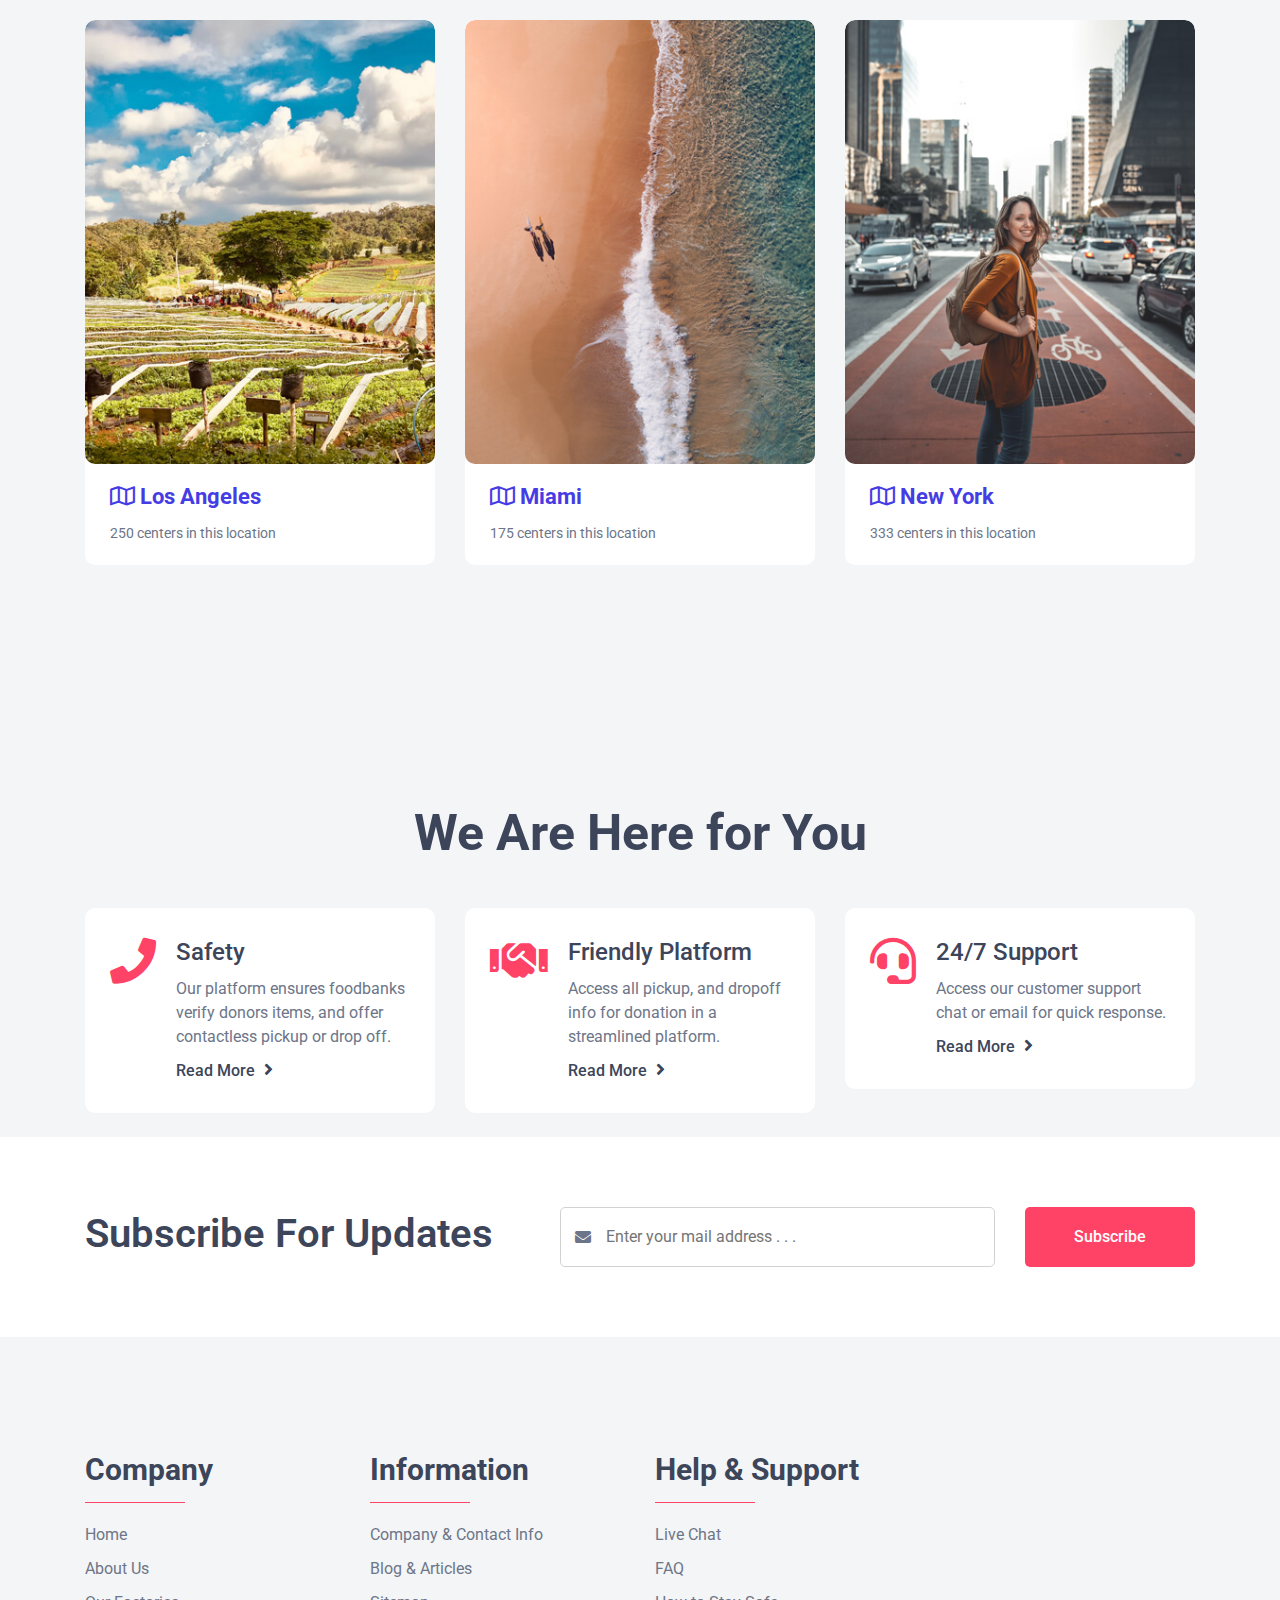
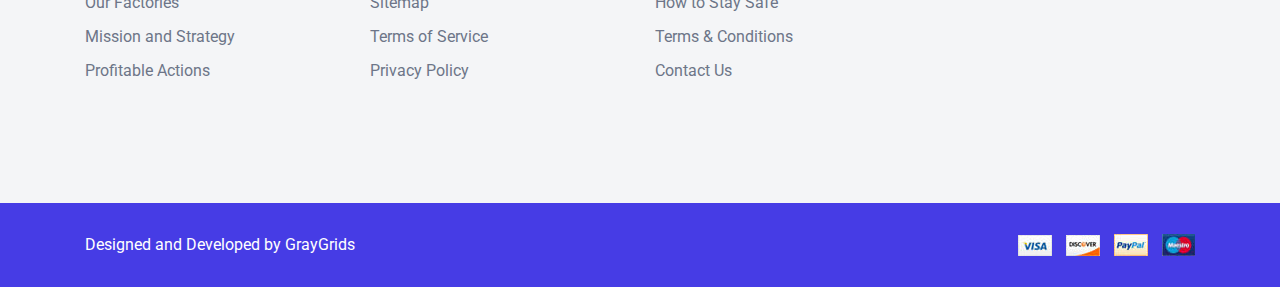
==== commit fbf31844: "Update index.html" ====
--- a/classified-free-lite/index.html
+++ b/classified-free-lite/index.html
@@ -136,7 +136,7 @@
                 <div class="row">
                     <div class="col-lg-10">
                         <div class="content_wrapper">
-                            <h1 class="title">Drop your food off at nearby donation sites</h1>
+                            <h1 class="title">Streamlined Food Donation Pickup And Drop-Off</h1>
                             <p></p>
                             <ul class="header_btn">
                                 <li><a class="main-btn" href="https://rebrand.ly/classified-gg" rel="nofollow">Find One Now</a></li>
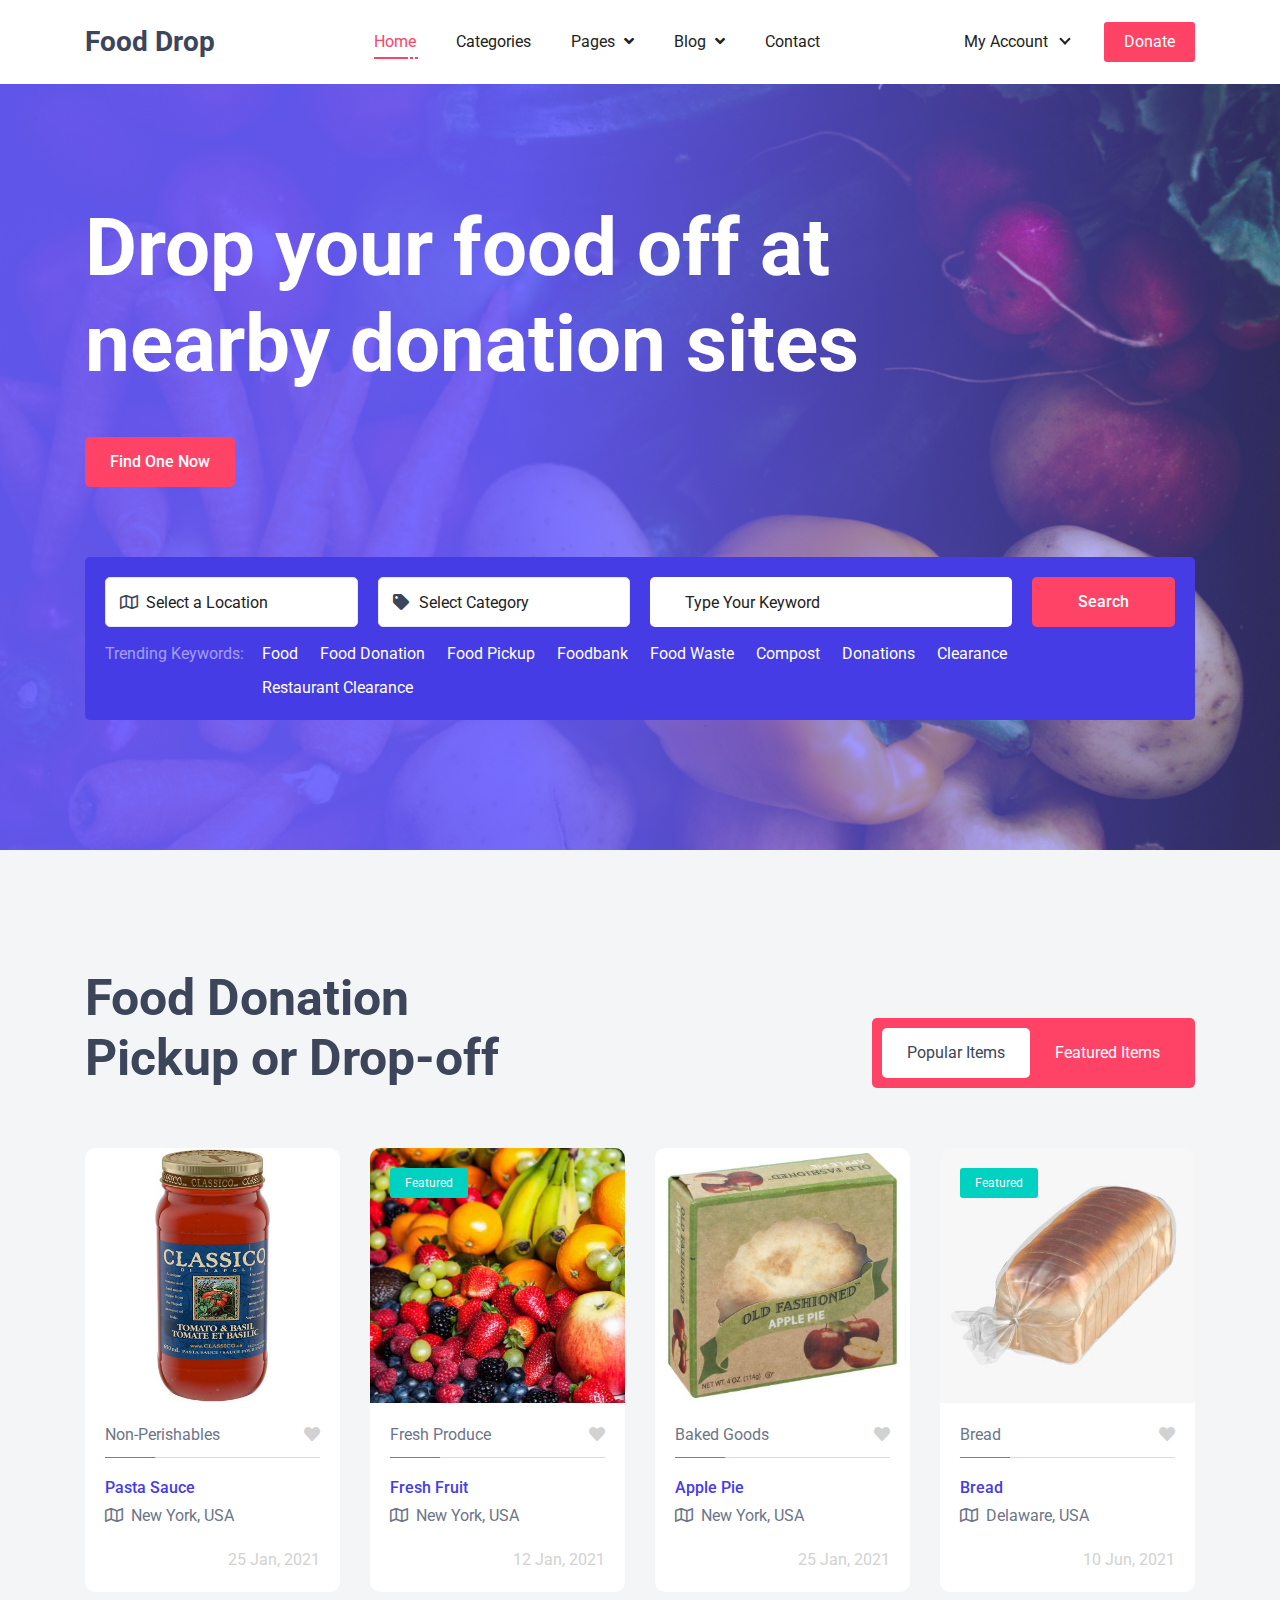
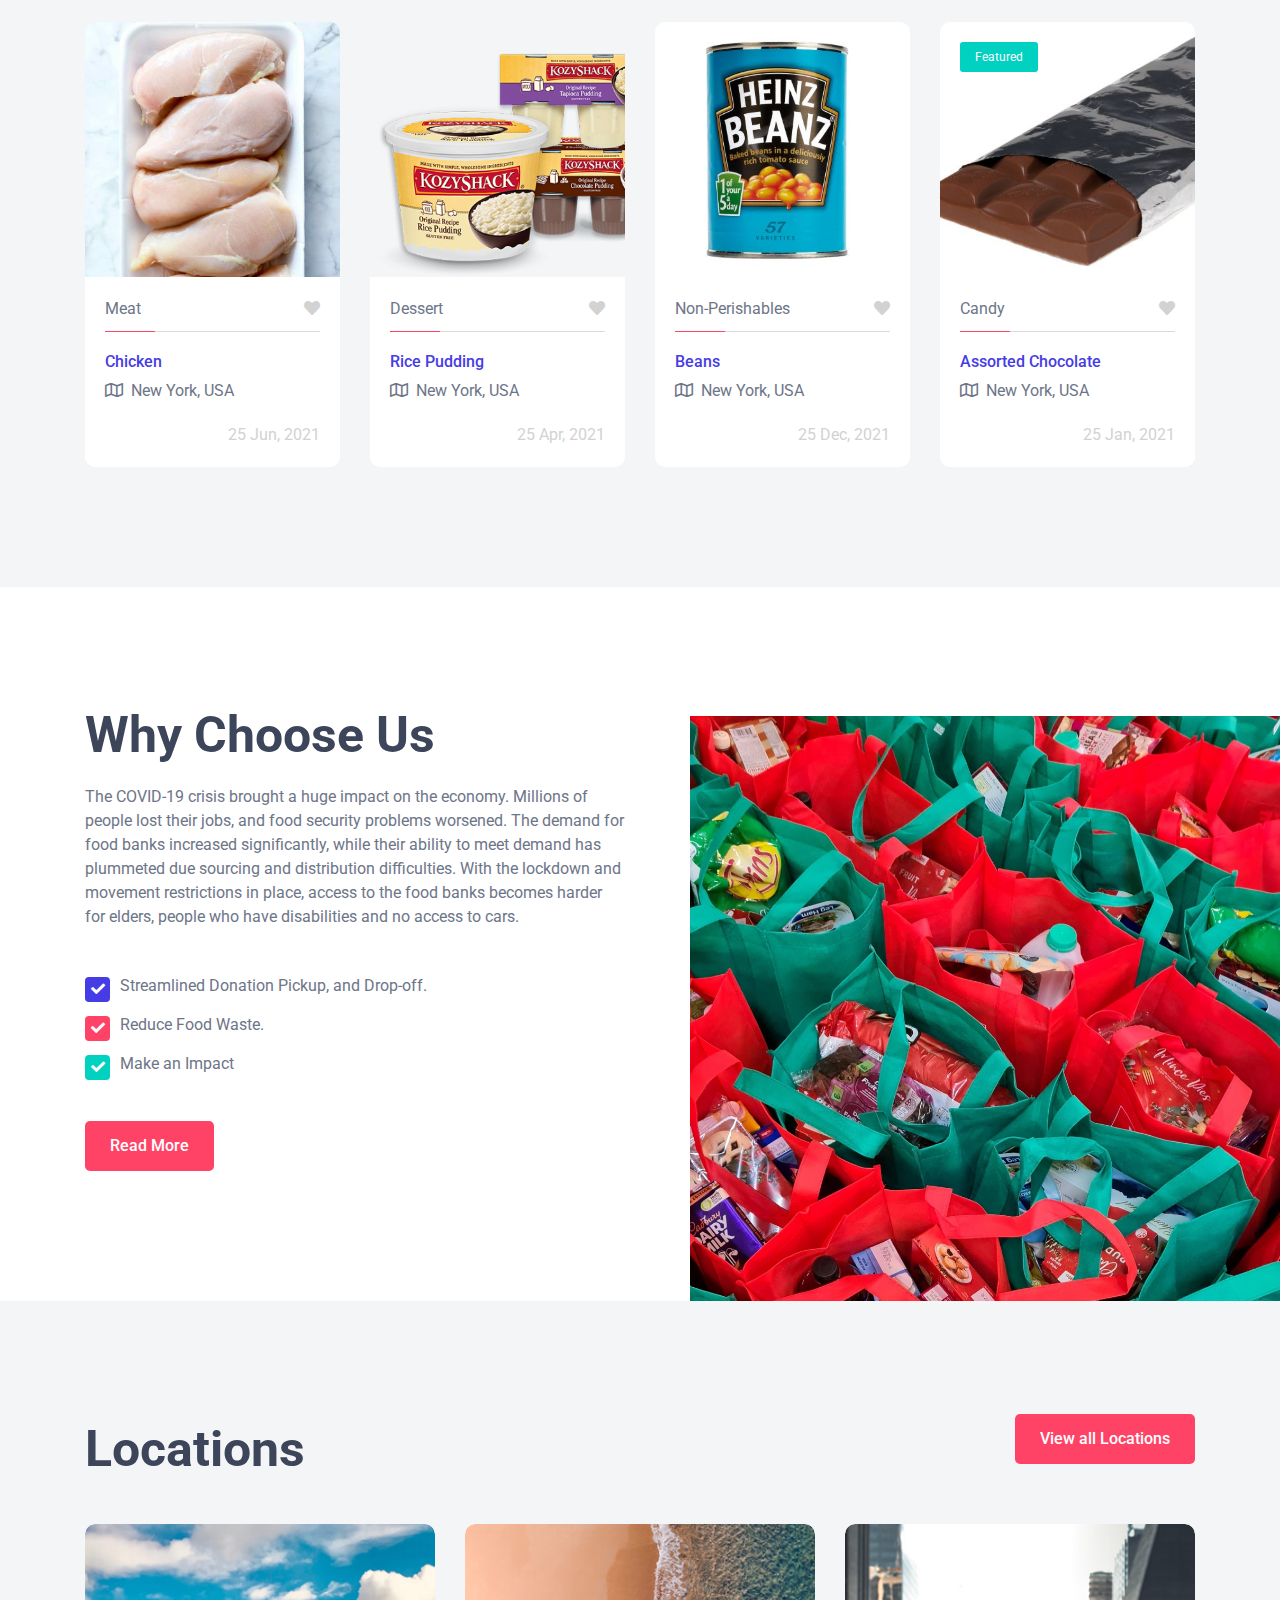
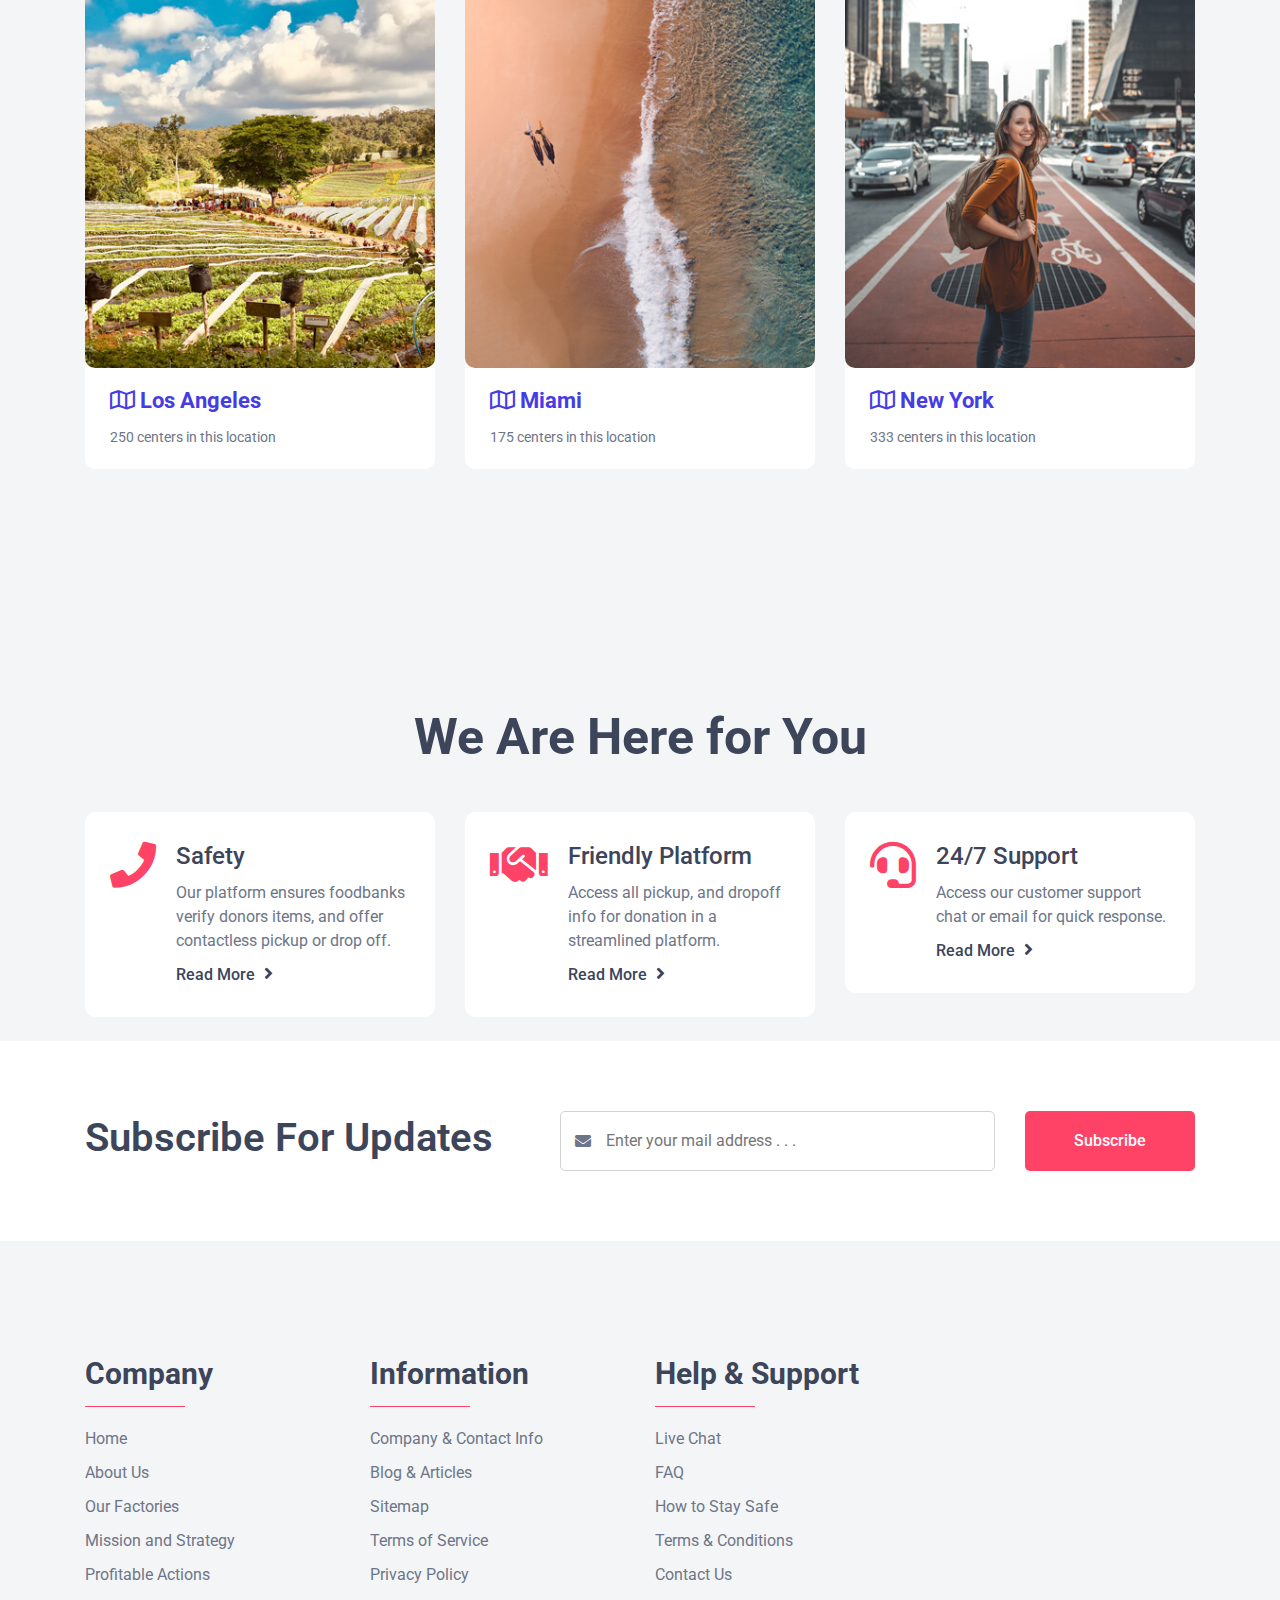
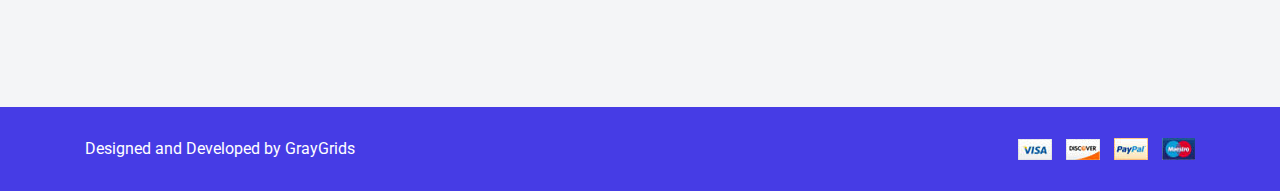
==== commit a7ce55c5: "Various changes" ====
--- a/classified-free-lite/index.html
+++ b/classified-free-lite/index.html
@@ -136,7 +136,7 @@
                 <div class="row">
                     <div class="col-lg-10">
                         <div class="content_wrapper">
-                            <h1 class="title">Streamlined Food Donation Pickup And Drop-Off</h1>
+                            <h1 class="title">Drop your food off at nearby donation sites</h1>
                             <p></p>
                             <ul class="header_btn">
                                 <li><a class="main-btn" href="https://rebrand.ly/classified-gg" rel="nofollow">Find One Now</a></li>
@@ -151,18 +151,20 @@
                                 <div class="search_select mt-15">
                                     <select>
                                         <option value="0">Select a Location</option>
-                                        <option value="1">Some option</option>
-                                        <option value="2">Another option</option>
-                                        <option value="4">Potato</option>
+                                        <option value="1">Los Angeles, CA</option>
+                                        <option value="2">New York, NY</option>
+                                        <option value="3">Miami, FL</option>
+                                        <option value="4">Chicago, IL</option>
                                     </select>
                                     <i class="far fa-map"></i>
                                 </div>
                                 <div class="search_select mt-15">
                                     <select>
                                         <option value="0">Select Category</option>
-                                        <option value="1">Some option</option>
-                                        <option value="2">Another option</option>
-                                        <option value="4">Potato</option>
+                                        <option value="1">Produce</option>
+                                        <option value="2">Non-perishables</option>
+                                        <option value="3">Meat</option>
+                                        <option value="4">Baked Goods</option>
                                     </select>
                                     <i class="fas fa-tag"></i>
                                 </div>
@@ -519,159 +521,159 @@
                             <div class="col-lg-3 col-sm-6">
                                 <div class="single_ads_card mt-30">
                                     <div class="ads_card_image">
-                                        <img src="assets/images/image-008.jpeg" alt="ads">
+                                        <img src="assets/images/ads-1.png" alt="ads">
                                         <p class="sticker">Featured</p>
                                     </div>
                                     <div class="ads_card_content">
                                         <div class="meta d-flex justify-content-between">
-                                            <p>Breads</p>
-                                            <a class="like" href="#"><i class="fas fa-heart"></i></a>
-                                        </div>
-                                        <h4 class="title"><a href="product-details.html">Breads</a></h4>
-                                        <p><i class="far fa-map"></i>New York, USA</p>
-                                        <div class="ads_price_date d-flex justify-content-between">
-                                            <span class="price"></span>
-                                            <span class="date">25 Jan, 2021</span>
-                                        </div>
-                                    </div>
-                                </div>
-                            </div>
-                            <div class="col-lg-3 col-sm-6">
-                                <div class="single_ads_card mt-30">
-                                    <div class="ads_card_image">
-                                        <img src="assets/images/image-009.jpeg" alt="ads">
+                                            <p>Ram & Laptop</p>
+                                            <a class="like" href="#"><i class="fas fa-heart"></i></a>
+                                        </div>
+                                        <h4 class="title"><a href="product-details.html">8 GB DDR4 Ram, 4th Gen</a></h4>
+                                        <p><i class="far fa-map"></i>New York, USA</p>
+                                        <div class="ads_price_date d-flex justify-content-between">
+                                            <span class="price"></span>
+                                            <span class="date">25 Jan, 2023</span>
+                                        </div>
+                                    </div>
+                                </div>
+                            </div>
+                            <div class="col-lg-3 col-sm-6">
+                                <div class="single_ads_card mt-30">
+                                    <div class="ads_card_image">
+                                        <img src="assets/images/ads-2.png" alt="ads">
                                         <p class="sticker">Featured</p>
                                     </div>
                                     <div class="ads_card_content">
                                         <div class="meta d-flex justify-content-between">
-                                            <p>Legumes</p>
-                                            <a class="like" href="#"><i class="fas fa-heart"></i></a>
-                                        </div>
-                                        <h4 class="title"><a href="product-details.html">Vegetables</a></h4>
-                                        <p><i class="far fa-map"></i>New York, USA</p>
-                                        <div class="ads_price_date d-flex justify-content-between">
-                                            <span class="price"></span>
-                                            <span class="date">25 Jan, 2021</span>
-                                        </div>
-                                    </div>
-                                </div>
-                            </div>
-                            <div class="col-lg-3 col-sm-6">
-                                <div class="single_ads_card mt-30">
-                                    <div class="ads_card_image">
-                                        <img src="assets/images/image-010.jpg" alt="ads">
+                                            <p>Ram & Laptop</p>
+                                            <a class="like" href="#"><i class="fas fa-heart"></i></a>
+                                        </div>
+                                        <h4 class="title"><a href="product-details.html">8 GB DDR4 Ram, 4th Gen</a></h4>
+                                        <p><i class="far fa-map"></i>New York, USA</p>
+                                        <div class="ads_price_date d-flex justify-content-between">
+                                            <span class="price"></span>
+                                            <span class="date">25 Jan, 2023</span>
+                                        </div>
+                                    </div>
+                                </div>
+                            </div>
+                            <div class="col-lg-3 col-sm-6">
+                                <div class="single_ads_card mt-30">
+                                    <div class="ads_card_image">
+                                        <img src="assets/images/ads-3.png" alt="ads">
                                         <p class="sticker">Featured</p>
                                     </div>
                                     <div class="ads_card_content">
                                         <div class="meta d-flex justify-content-between">
-                                            <p>Fruits</p>
-                                            <a class="like" href="#"><i class="fas fa-heart"></i></a>
-                                        </div>
-                                        <h4 class="title"><a href="product-details.html">Fruits</a></h4>
-                                        <p><i class="far fa-map"></i>New York, USA</p>
-                                        <div class="ads_price_date d-flex justify-content-between">
-                                            <span class="price"></span>
-                                            <span class="date">25 Jan, 2021</span>
-                                        </div>
-                                    </div>
-                                </div>
-                            </div>
-                            <div class="col-lg-3 col-sm-6">
-                                <div class="single_ads_card mt-30">
-                                    <div class="ads_card_image">
-                                        <img src="assets/images/image-011.jpeg" alt="ads">
+                                            <p>Ram & Laptop</p>
+                                            <a class="like" href="#"><i class="fas fa-heart"></i></a>
+                                        </div>
+                                        <h4 class="title"><a href="product-details.html">8 GB DDR4 Ram, 4th Gen</a></h4>
+                                        <p><i class="far fa-map"></i>New York, USA</p>
+                                        <div class="ads_price_date d-flex justify-content-between">
+                                            <span class="price"></span>
+                                            <span class="date">25 Jan, 2023</span>
+                                        </div>
+                                    </div>
+                                </div>
+                            </div>
+                            <div class="col-lg-3 col-sm-6">
+                                <div class="single_ads_card mt-30">
+                                    <div class="ads_card_image">
+                                        <img src="assets/images/ads-4.png" alt="ads">
                                         <p class="sticker">Featured</p>
                                     </div>
                                     <div class="ads_card_content">
                                         <div class="meta d-flex justify-content-between">
-                                            <p>Milk and Dairy</p>
-                                            <a class="like" href="#"><i class="fas fa-heart"></i></a>
-                                        </div>
-                                        <h4 class="title"><a href="product-details.html">Milk and Dairy</a></h4>
-                                        <p><i class="far fa-map"></i>New York, USA</p>
-                                        <div class="ads_price_date d-flex justify-content-between">
-                                            <span class="price"></span>
-                                            <span class="date">25 Jan, 2021</span>
-                                        </div>
-                                    </div>
-                                </div>
-                            </div>
-                            <div class="col-lg-3 col-sm-6">
-                                <div class="single_ads_card mt-30">
-                                    <div class="ads_card_image">
-                                        <img src="assets/images/image-012.jpg" alt="ads">
+                                            <p>Ram & Laptop</p>
+                                            <a class="like" href="#"><i class="fas fa-heart"></i></a>
+                                        </div>
+                                        <h4 class="title"><a href="product-details.html">8 GB DDR4 Ram, 4th Gen</a></h4>
+                                        <p><i class="far fa-map"></i>New York, USA</p>
+                                        <div class="ads_price_date d-flex justify-content-between">
+                                            <span class="price"></span>
+                                            <span class="date">25 Jan, 2023</span>
+                                        </div>
+                                    </div>
+                                </div>
+                            </div>
+                            <div class="col-lg-3 col-sm-6">
+                                <div class="single_ads_card mt-30">
+                                    <div class="ads_card_image">
+                                        <img src="assets/images/ads-5.png" alt="ads">
                                         <p class="sticker">Featured</p>
                                     </div>
                                     <div class="ads_card_content">
                                         <div class="meta d-flex justify-content-between">
-                                            <p>Snacks</p>
-                                            <a class="like" href="#"><i class="fas fa-heart"></i></a>
-                                        </div>
-                                        <h4 class="title"><a href="product-details.html">Snacks</a></h4>
-                                        <p><i class="far fa-map"></i>New York, USA</p>
-                                        <div class="ads_price_date d-flex justify-content-between">
-                                            <span class="price"></span>
-                                            <span class="date">25 Jan, 2021</span>
-                                        </div>
-                                    </div>
-                                </div>
-                            </div>
-                            <div class="col-lg-3 col-sm-6">
-                                <div class="single_ads_card mt-30">
-                                    <div class="ads_card_image">
-                                        <img src="assets/images/image-013.jpg" alt="ads">
+                                            <p>Ram & Laptop</p>
+                                            <a class="like" href="#"><i class="fas fa-heart"></i></a>
+                                        </div>
+                                        <h4 class="title"><a href="product-details.html">8 GB DDR4 Ram, 4th Gen</a></h4>
+                                        <p><i class="far fa-map"></i>New York, USA</p>
+                                        <div class="ads_price_date d-flex justify-content-between">
+                                            <span class="price"></span>
+                                            <span class="date">25 Jan, 2023</span>
+                                        </div>
+                                    </div>
+                                </div>
+                            </div>
+                            <div class="col-lg-3 col-sm-6">
+                                <div class="single_ads_card mt-30">
+                                    <div class="ads_card_image">
+                                        <img src="assets/images/ads-6.png" alt="ads">
                                         <p class="sticker">Featured</p>
                                     </div>
                                     <div class="ads_card_content">
                                         <div class="meta d-flex justify-content-between">
-                                            <p>Non-Perishables</p>
-                                            <a class="like" href="#"><i class="fas fa-heart"></i></a>
-                                        </div>
-                                        <h4 class="title"><a href="product-details.html">Non-Perishables</a></h4>
-                                        <p><i class="far fa-map"></i>New York, USA</p>
-                                        <div class="ads_price_date d-flex justify-content-between">
-                                            <span class="price"></span>
-                                            <span class="date">25 Jan, 2021</span>
-                                        </div>
-                                    </div>
-                                </div>
-                            </div>
-                            <div class="col-lg-3 col-sm-6">
-                                <div class="single_ads_card mt-30">
-                                    <div class="ads_card_image">
-                                        <img src="assets/images/image-014.jpeg" alt="ads">
+                                            <p>Ram & Laptop</p>
+                                            <a class="like" href="#"><i class="fas fa-heart"></i></a>
+                                        </div>
+                                        <h4 class="title"><a href="product-details.html">8 GB DDR4 Ram, 4th Gen</a></h4>
+                                        <p><i class="far fa-map"></i>New York, USA</p>
+                                        <div class="ads_price_date d-flex justify-content-between">
+                                            <span class="price"></span>
+                                            <span class="date">25 Jan, 2023</span>
+                                        </div>
+                                    </div>
+                                </div>
+                            </div>
+                            <div class="col-lg-3 col-sm-6">
+                                <div class="single_ads_card mt-30">
+                                    <div class="ads_card_image">
+                                        <img src="assets/images/ads-7.png" alt="ads">
                                         <p class="sticker">Featured</p>
                                     </div>
                                     <div class="ads_card_content">
                                         <div class="meta d-flex justify-content-between">
-                                            <p>Meats</p>
-                                            <a class="like" href="#"><i class="fas fa-heart"></i></a>
-                                        </div>
-                                        <h4 class="title"><a href="product-details.html">Meats</a></h4>
-                                        <p><i class="far fa-map"></i>New York, USA</p>
-                                        <div class="ads_price_date d-flex justify-content-between">
-                                            <span class="price"></span>
-                                            <span class="date">25 Jan, 2021</span>
-                                        </div>
-                                    </div>
-                                </div>
-                            </div>
-                            <div class="col-lg-3 col-sm-6">
-                                <div class="single_ads_card mt-30">
-                                    <div class="ads_card_image">
-                                        <img src="assets/images/image-015.jpg" alt="ads">
+                                            <p>Ram & Laptop</p>
+                                            <a class="like" href="#"><i class="fas fa-heart"></i></a>
+                                        </div>
+                                        <h4 class="title"><a href="product-details.html">8 GB DDR4 Ram, 4th Gen</a></h4>
+                                        <p><i class="far fa-map"></i>New York, USA</p>
+                                        <div class="ads_price_date d-flex justify-content-between">
+                                            <span class="price"></span>
+                                            <span class="date">25 Jan, 2023</span>
+                                        </div>
+                                    </div>
+                                </div>
+                            </div>
+                            <div class="col-lg-3 col-sm-6">
+                                <div class="single_ads_card mt-30">
+                                    <div class="ads_card_image">
+                                        <img src="assets/images/ads-8.png" alt="ads">
                                         <p class="sticker">Featured</p>
                                     </div>
                                     <div class="ads_card_content">
                                         <div class="meta d-flex justify-content-between">
-                                            <p>Drinks</p>
-                                            <a class="like" href="#"><i class="fas fa-heart"></i></a>
-                                        </div>
-                                        <h4 class="title"><a href="product-details.html">Drinks</a></h4>
-                                        <p><i class="far fa-map"></i>New York, USA</p>
-                                        <div class="ads_price_date d-flex justify-content-between">
-                                            <span class="price"></span>
-                                            <span class="date">25 Jan, 2021</span>
+                                            <p>Ram & Laptop</p>
+                                            <a class="like" href="#"><i class="fas fa-heart"></i></a>
+                                        </div>
+                                        <h4 class="title"><a href="product-details.html">8 GB DDR4 Ram, 4th Gen</a></h4>
+                                        <p><i class="far fa-map"></i>New York, USA</p>
+                                        <div class="ads_price_date d-flex justify-content-between">
+                                            <span class="price"></span>
+                                            <span class="date">25 Jan, 2023</span>
                                         </div>
                                     </div>
                                 </div>
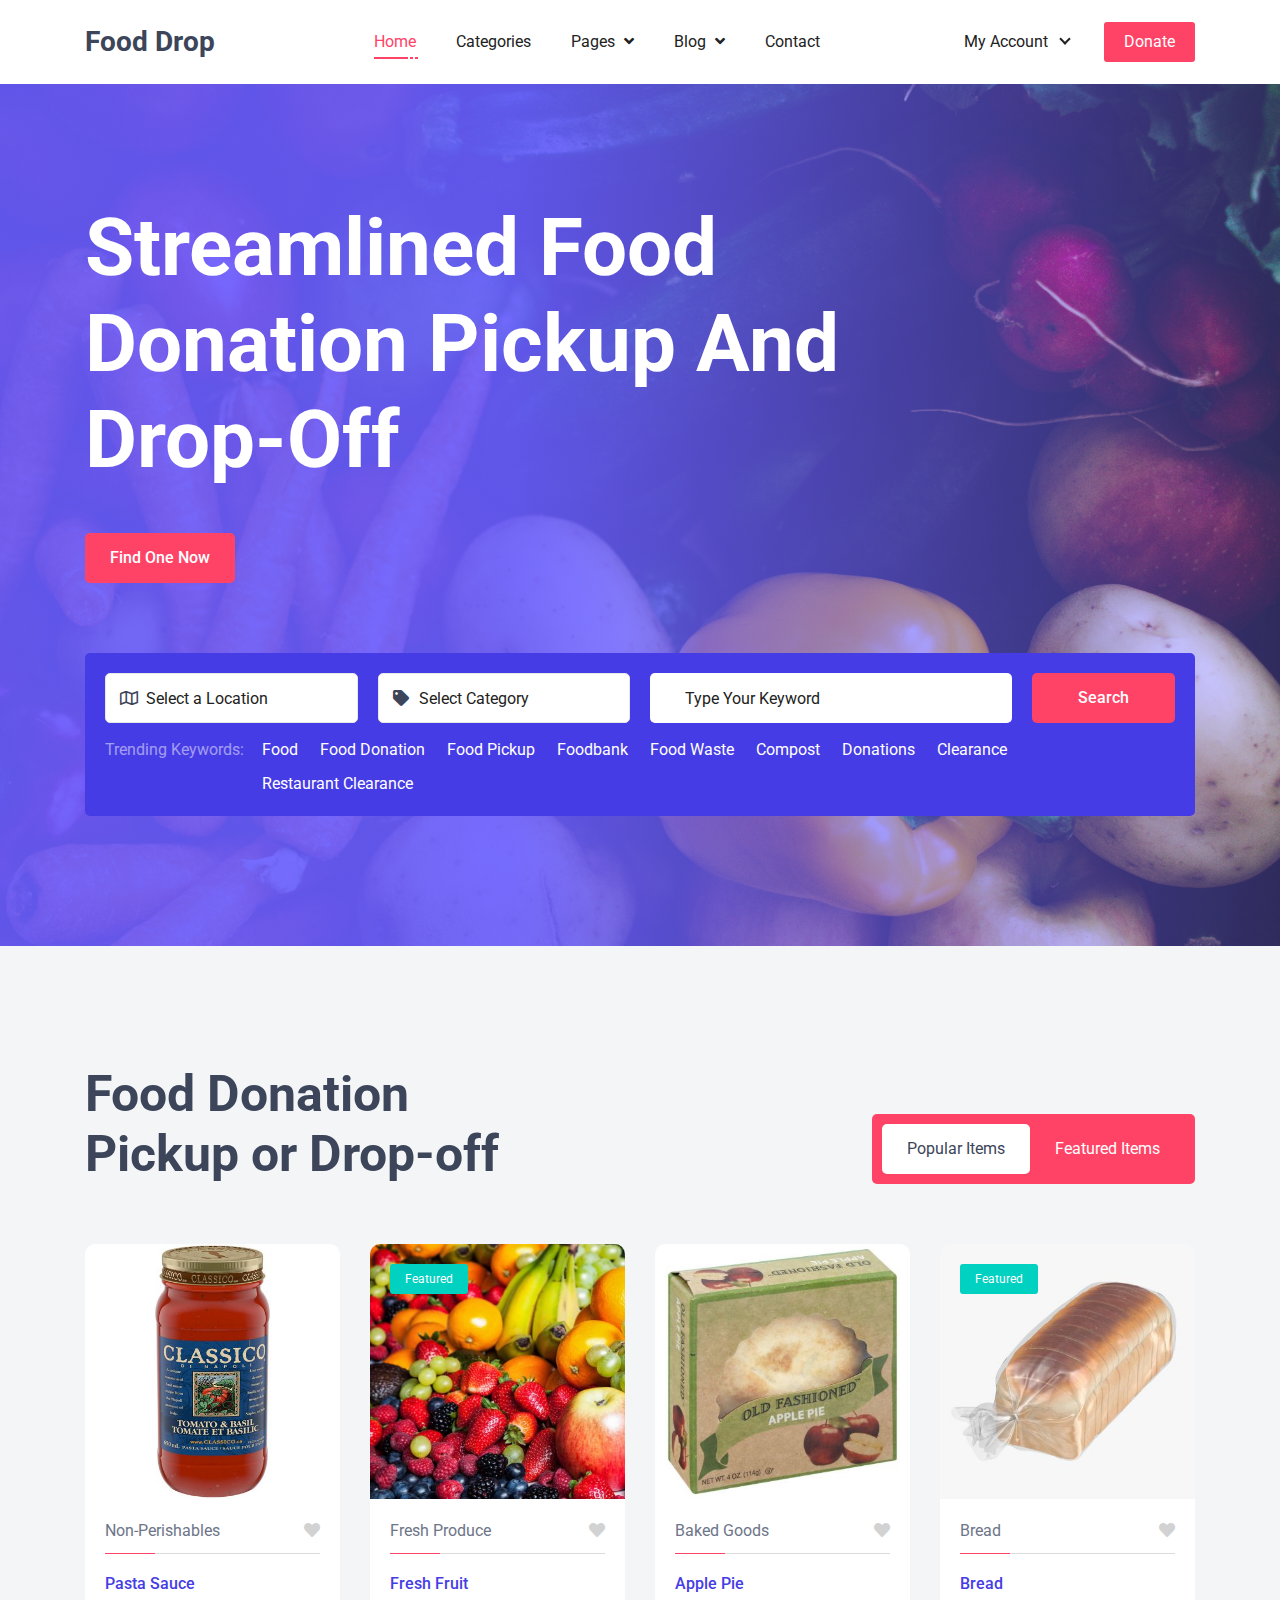
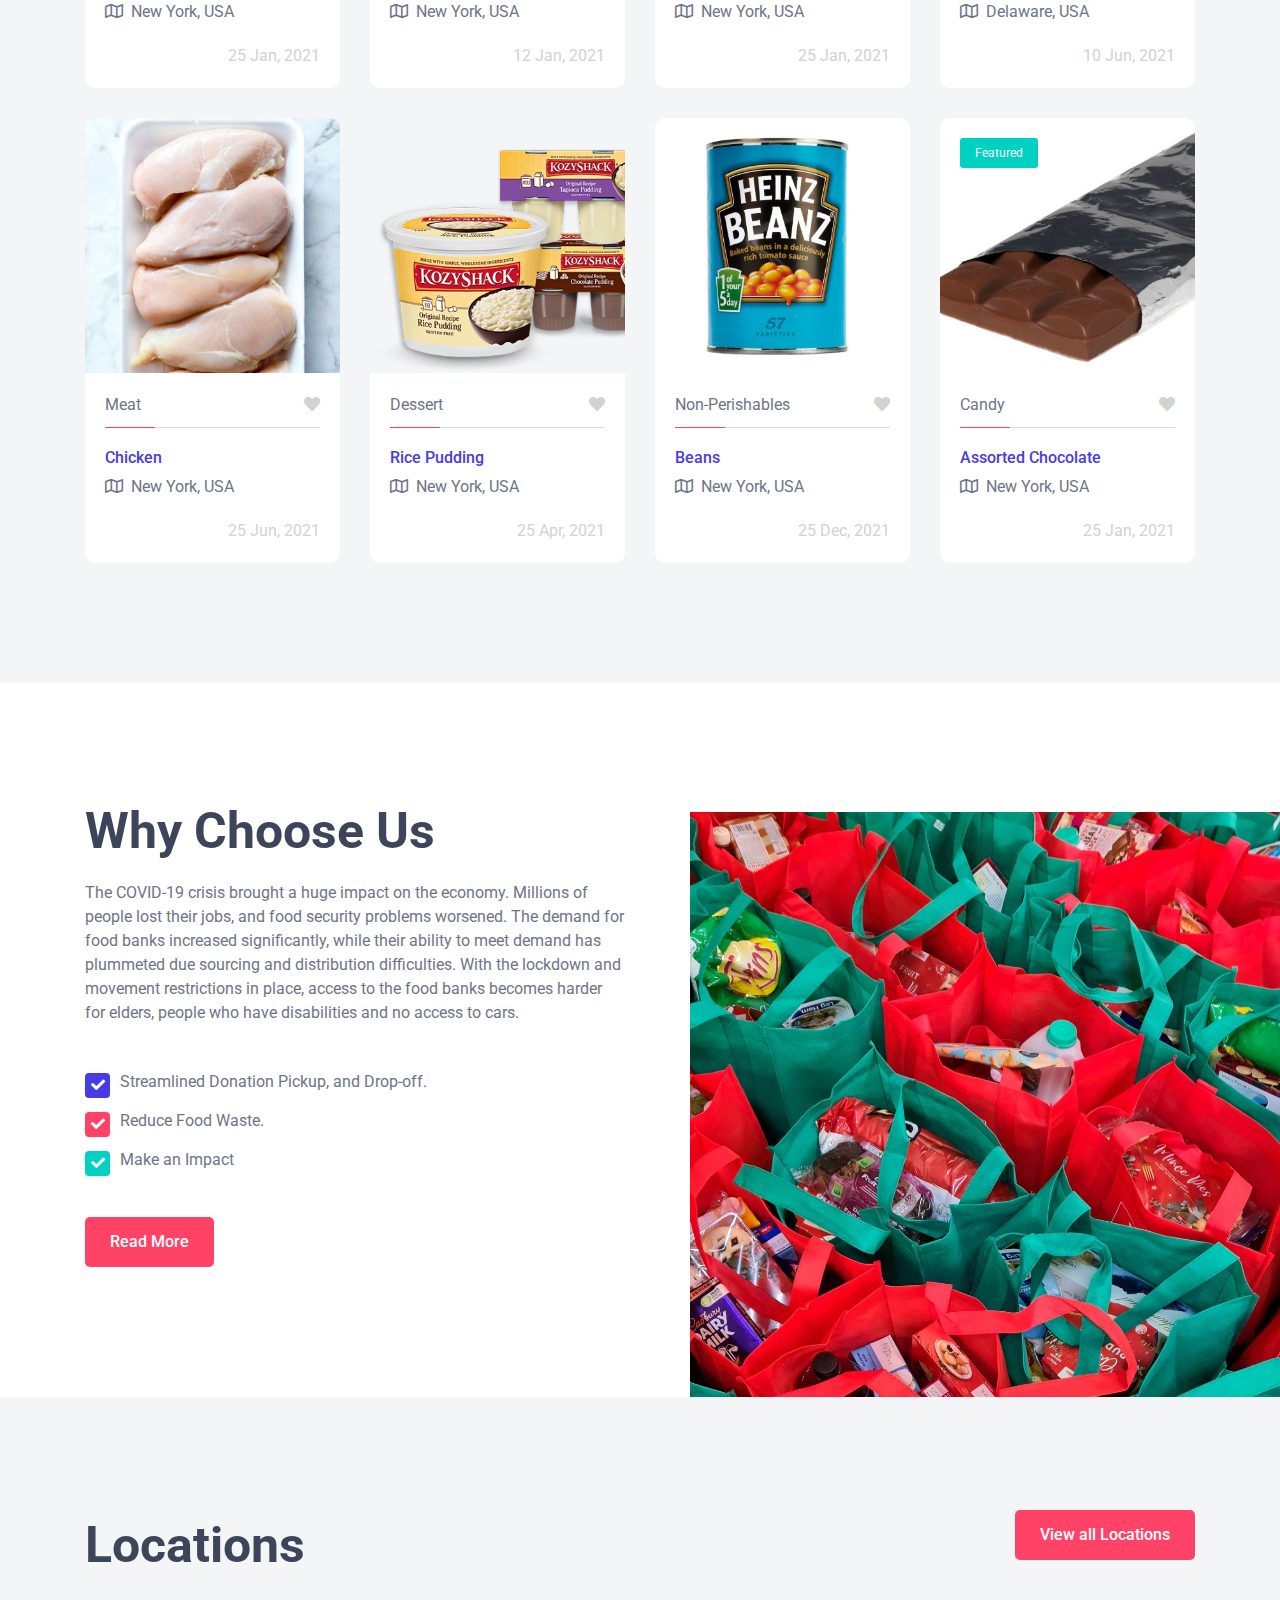
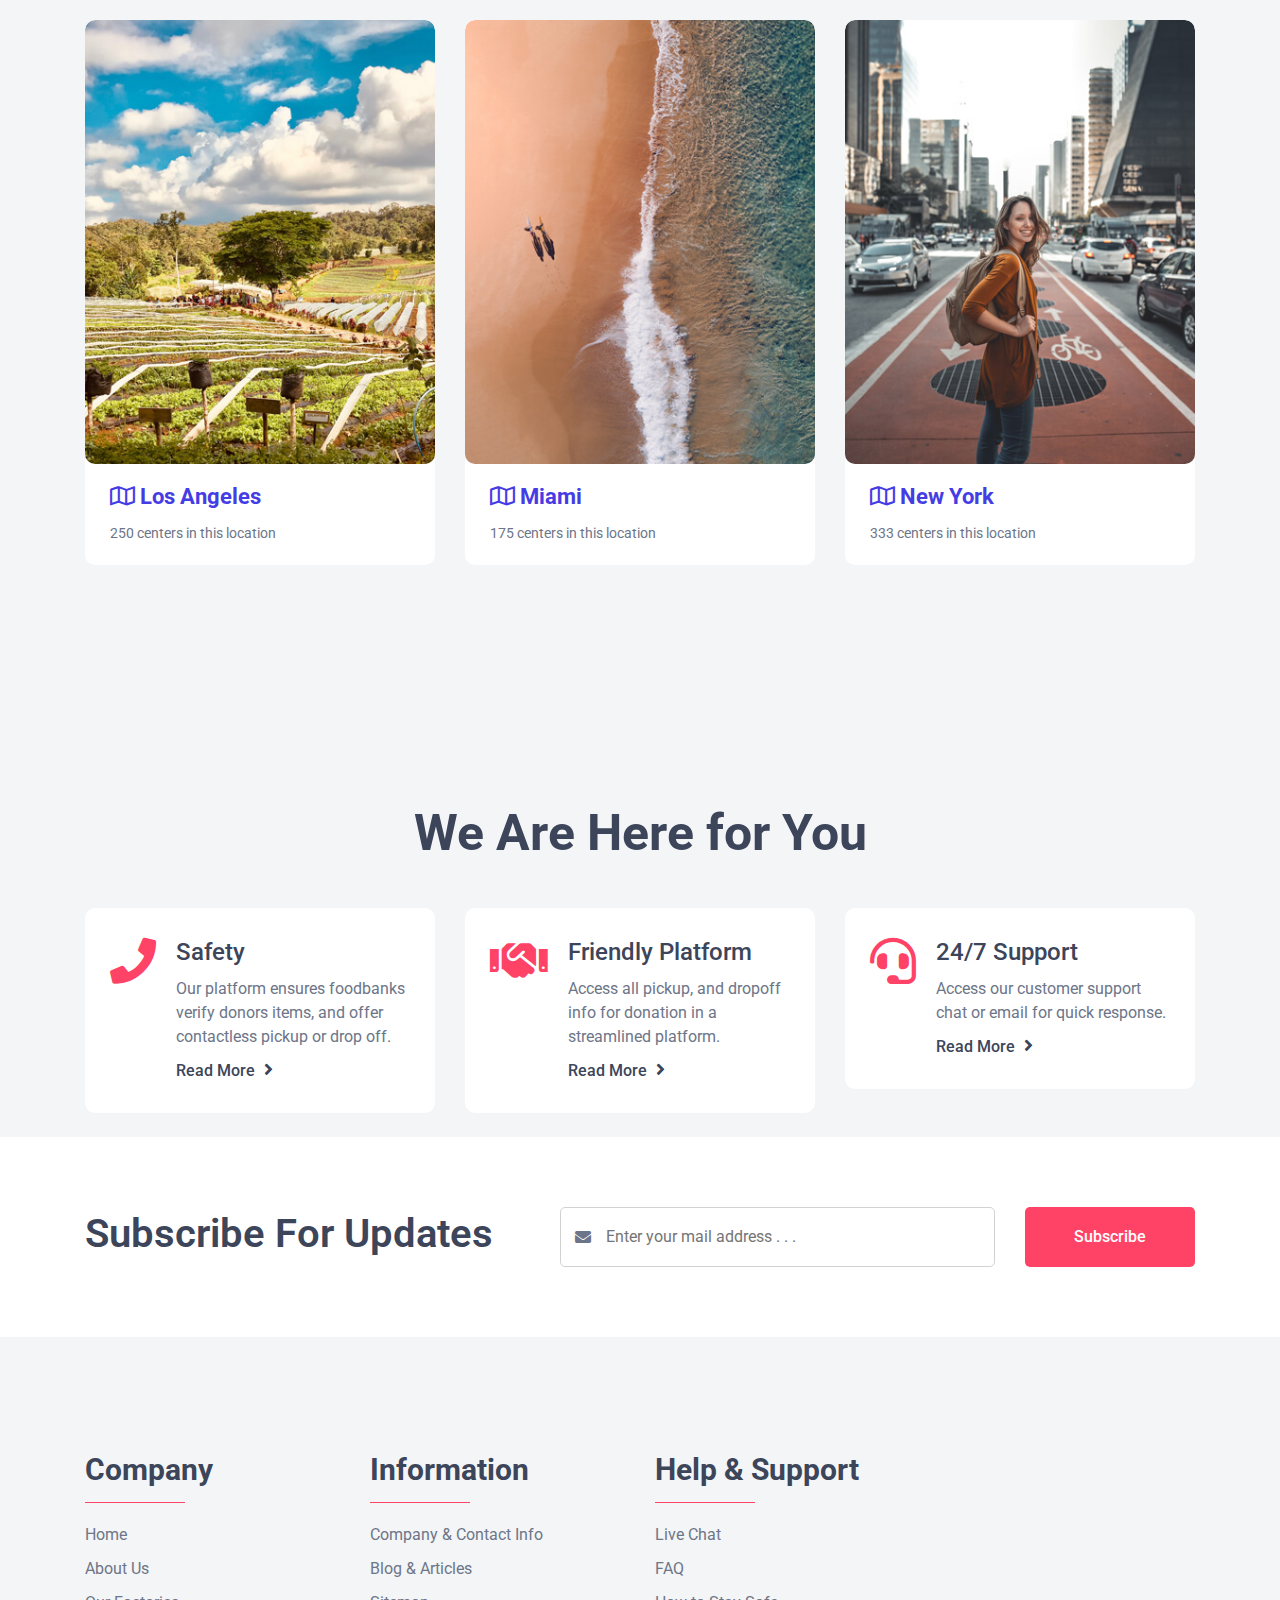
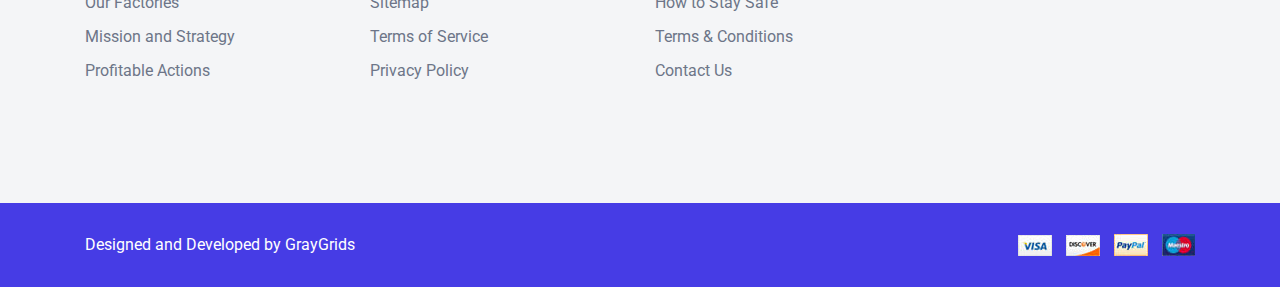
==== commit c4f250ba: "Merge branch 'main' of https://github.com/jessmoody/food_drop into main" ====
--- a/classified-free-lite/index.html
+++ b/classified-free-lite/index.html
@@ -136,7 +136,7 @@
                 <div class="row">
                     <div class="col-lg-10">
                         <div class="content_wrapper">
-                            <h1 class="title">Drop your food off at nearby donation sites</h1>
+                            <h1 class="title">Streamlined Food Donation Pickup And Drop-Off</h1>
                             <p></p>
                             <ul class="header_btn">
                                 <li><a class="main-btn" href="https://rebrand.ly/classified-gg" rel="nofollow">Find One Now</a></li>
@@ -521,159 +521,159 @@
                             <div class="col-lg-3 col-sm-6">
                                 <div class="single_ads_card mt-30">
                                     <div class="ads_card_image">
-                                        <img src="assets/images/ads-1.png" alt="ads">
+                                        <img src="assets/images/image-008.jpeg" alt="ads">
                                         <p class="sticker">Featured</p>
                                     </div>
                                     <div class="ads_card_content">
                                         <div class="meta d-flex justify-content-between">
-                                            <p>Ram & Laptop</p>
-                                            <a class="like" href="#"><i class="fas fa-heart"></i></a>
-                                        </div>
-                                        <h4 class="title"><a href="product-details.html">8 GB DDR4 Ram, 4th Gen</a></h4>
-                                        <p><i class="far fa-map"></i>New York, USA</p>
-                                        <div class="ads_price_date d-flex justify-content-between">
-                                            <span class="price"></span>
-                                            <span class="date">25 Jan, 2023</span>
-                                        </div>
-                                    </div>
-                                </div>
-                            </div>
-                            <div class="col-lg-3 col-sm-6">
-                                <div class="single_ads_card mt-30">
-                                    <div class="ads_card_image">
-                                        <img src="assets/images/ads-2.png" alt="ads">
+                                            <p>Breads</p>
+                                            <a class="like" href="#"><i class="fas fa-heart"></i></a>
+                                        </div>
+                                        <h4 class="title"><a href="product-details.html">Breads</a></h4>
+                                        <p><i class="far fa-map"></i>New York, USA</p>
+                                        <div class="ads_price_date d-flex justify-content-between">
+                                            <span class="price"></span>
+                                            <span class="date">25 Jan, 2021</span>
+                                        </div>
+                                    </div>
+                                </div>
+                            </div>
+                            <div class="col-lg-3 col-sm-6">
+                                <div class="single_ads_card mt-30">
+                                    <div class="ads_card_image">
+                                        <img src="assets/images/image-009.jpeg" alt="ads">
                                         <p class="sticker">Featured</p>
                                     </div>
                                     <div class="ads_card_content">
                                         <div class="meta d-flex justify-content-between">
-                                            <p>Ram & Laptop</p>
-                                            <a class="like" href="#"><i class="fas fa-heart"></i></a>
-                                        </div>
-                                        <h4 class="title"><a href="product-details.html">8 GB DDR4 Ram, 4th Gen</a></h4>
-                                        <p><i class="far fa-map"></i>New York, USA</p>
-                                        <div class="ads_price_date d-flex justify-content-between">
-                                            <span class="price"></span>
-                                            <span class="date">25 Jan, 2023</span>
-                                        </div>
-                                    </div>
-                                </div>
-                            </div>
-                            <div class="col-lg-3 col-sm-6">
-                                <div class="single_ads_card mt-30">
-                                    <div class="ads_card_image">
-                                        <img src="assets/images/ads-3.png" alt="ads">
+                                            <p>Legumes</p>
+                                            <a class="like" href="#"><i class="fas fa-heart"></i></a>
+                                        </div>
+                                        <h4 class="title"><a href="product-details.html">Vegetables</a></h4>
+                                        <p><i class="far fa-map"></i>New York, USA</p>
+                                        <div class="ads_price_date d-flex justify-content-between">
+                                            <span class="price"></span>
+                                            <span class="date">25 Jan, 2021</span>
+                                        </div>
+                                    </div>
+                                </div>
+                            </div>
+                            <div class="col-lg-3 col-sm-6">
+                                <div class="single_ads_card mt-30">
+                                    <div class="ads_card_image">
+                                        <img src="assets/images/image-010.jpg" alt="ads">
                                         <p class="sticker">Featured</p>
                                     </div>
                                     <div class="ads_card_content">
                                         <div class="meta d-flex justify-content-between">
-                                            <p>Ram & Laptop</p>
-                                            <a class="like" href="#"><i class="fas fa-heart"></i></a>
-                                        </div>
-                                        <h4 class="title"><a href="product-details.html">8 GB DDR4 Ram, 4th Gen</a></h4>
-                                        <p><i class="far fa-map"></i>New York, USA</p>
-                                        <div class="ads_price_date d-flex justify-content-between">
-                                            <span class="price"></span>
-                                            <span class="date">25 Jan, 2023</span>
-                                        </div>
-                                    </div>
-                                </div>
-                            </div>
-                            <div class="col-lg-3 col-sm-6">
-                                <div class="single_ads_card mt-30">
-                                    <div class="ads_card_image">
-                                        <img src="assets/images/ads-4.png" alt="ads">
+                                            <p>Fruits</p>
+                                            <a class="like" href="#"><i class="fas fa-heart"></i></a>
+                                        </div>
+                                        <h4 class="title"><a href="product-details.html">Fruits</a></h4>
+                                        <p><i class="far fa-map"></i>New York, USA</p>
+                                        <div class="ads_price_date d-flex justify-content-between">
+                                            <span class="price"></span>
+                                            <span class="date">25 Jan, 2021</span>
+                                        </div>
+                                    </div>
+                                </div>
+                            </div>
+                            <div class="col-lg-3 col-sm-6">
+                                <div class="single_ads_card mt-30">
+                                    <div class="ads_card_image">
+                                        <img src="assets/images/image-011.jpeg" alt="ads">
                                         <p class="sticker">Featured</p>
                                     </div>
                                     <div class="ads_card_content">
                                         <div class="meta d-flex justify-content-between">
-                                            <p>Ram & Laptop</p>
-                                            <a class="like" href="#"><i class="fas fa-heart"></i></a>
-                                        </div>
-                                        <h4 class="title"><a href="product-details.html">8 GB DDR4 Ram, 4th Gen</a></h4>
-                                        <p><i class="far fa-map"></i>New York, USA</p>
-                                        <div class="ads_price_date d-flex justify-content-between">
-                                            <span class="price"></span>
-                                            <span class="date">25 Jan, 2023</span>
-                                        </div>
-                                    </div>
-                                </div>
-                            </div>
-                            <div class="col-lg-3 col-sm-6">
-                                <div class="single_ads_card mt-30">
-                                    <div class="ads_card_image">
-                                        <img src="assets/images/ads-5.png" alt="ads">
+                                            <p>Milk and Dairy</p>
+                                            <a class="like" href="#"><i class="fas fa-heart"></i></a>
+                                        </div>
+                                        <h4 class="title"><a href="product-details.html">Milk and Dairy</a></h4>
+                                        <p><i class="far fa-map"></i>New York, USA</p>
+                                        <div class="ads_price_date d-flex justify-content-between">
+                                            <span class="price"></span>
+                                            <span class="date">25 Jan, 2021</span>
+                                        </div>
+                                    </div>
+                                </div>
+                            </div>
+                            <div class="col-lg-3 col-sm-6">
+                                <div class="single_ads_card mt-30">
+                                    <div class="ads_card_image">
+                                        <img src="assets/images/image-012.jpg" alt="ads">
                                         <p class="sticker">Featured</p>
                                     </div>
                                     <div class="ads_card_content">
                                         <div class="meta d-flex justify-content-between">
-                                            <p>Ram & Laptop</p>
-                                            <a class="like" href="#"><i class="fas fa-heart"></i></a>
-                                        </div>
-                                        <h4 class="title"><a href="product-details.html">8 GB DDR4 Ram, 4th Gen</a></h4>
-                                        <p><i class="far fa-map"></i>New York, USA</p>
-                                        <div class="ads_price_date d-flex justify-content-between">
-                                            <span class="price"></span>
-                                            <span class="date">25 Jan, 2023</span>
-                                        </div>
-                                    </div>
-                                </div>
-                            </div>
-                            <div class="col-lg-3 col-sm-6">
-                                <div class="single_ads_card mt-30">
-                                    <div class="ads_card_image">
-                                        <img src="assets/images/ads-6.png" alt="ads">
+                                            <p>Snacks</p>
+                                            <a class="like" href="#"><i class="fas fa-heart"></i></a>
+                                        </div>
+                                        <h4 class="title"><a href="product-details.html">Snacks</a></h4>
+                                        <p><i class="far fa-map"></i>New York, USA</p>
+                                        <div class="ads_price_date d-flex justify-content-between">
+                                            <span class="price"></span>
+                                            <span class="date">25 Jan, 2021</span>
+                                        </div>
+                                    </div>
+                                </div>
+                            </div>
+                            <div class="col-lg-3 col-sm-6">
+                                <div class="single_ads_card mt-30">
+                                    <div class="ads_card_image">
+                                        <img src="assets/images/image-013.jpg" alt="ads">
                                         <p class="sticker">Featured</p>
                                     </div>
                                     <div class="ads_card_content">
                                         <div class="meta d-flex justify-content-between">
-                                            <p>Ram & Laptop</p>
-                                            <a class="like" href="#"><i class="fas fa-heart"></i></a>
-                                        </div>
-                                        <h4 class="title"><a href="product-details.html">8 GB DDR4 Ram, 4th Gen</a></h4>
-                                        <p><i class="far fa-map"></i>New York, USA</p>
-                                        <div class="ads_price_date d-flex justify-content-between">
-                                            <span class="price"></span>
-                                            <span class="date">25 Jan, 2023</span>
-                                        </div>
-                                    </div>
-                                </div>
-                            </div>
-                            <div class="col-lg-3 col-sm-6">
-                                <div class="single_ads_card mt-30">
-                                    <div class="ads_card_image">
-                                        <img src="assets/images/ads-7.png" alt="ads">
+                                            <p>Non-Perishables</p>
+                                            <a class="like" href="#"><i class="fas fa-heart"></i></a>
+                                        </div>
+                                        <h4 class="title"><a href="product-details.html">Non-Perishables</a></h4>
+                                        <p><i class="far fa-map"></i>New York, USA</p>
+                                        <div class="ads_price_date d-flex justify-content-between">
+                                            <span class="price"></span>
+                                            <span class="date">25 Jan, 2021</span>
+                                        </div>
+                                    </div>
+                                </div>
+                            </div>
+                            <div class="col-lg-3 col-sm-6">
+                                <div class="single_ads_card mt-30">
+                                    <div class="ads_card_image">
+                                        <img src="assets/images/image-014.jpeg" alt="ads">
                                         <p class="sticker">Featured</p>
                                     </div>
                                     <div class="ads_card_content">
                                         <div class="meta d-flex justify-content-between">
-                                            <p>Ram & Laptop</p>
-                                            <a class="like" href="#"><i class="fas fa-heart"></i></a>
-                                        </div>
-                                        <h4 class="title"><a href="product-details.html">8 GB DDR4 Ram, 4th Gen</a></h4>
-                                        <p><i class="far fa-map"></i>New York, USA</p>
-                                        <div class="ads_price_date d-flex justify-content-between">
-                                            <span class="price"></span>
-                                            <span class="date">25 Jan, 2023</span>
-                                        </div>
-                                    </div>
-                                </div>
-                            </div>
-                            <div class="col-lg-3 col-sm-6">
-                                <div class="single_ads_card mt-30">
-                                    <div class="ads_card_image">
-                                        <img src="assets/images/ads-8.png" alt="ads">
+                                            <p>Meats</p>
+                                            <a class="like" href="#"><i class="fas fa-heart"></i></a>
+                                        </div>
+                                        <h4 class="title"><a href="product-details.html">Meats</a></h4>
+                                        <p><i class="far fa-map"></i>New York, USA</p>
+                                        <div class="ads_price_date d-flex justify-content-between">
+                                            <span class="price"></span>
+                                            <span class="date">25 Jan, 2021</span>
+                                        </div>
+                                    </div>
+                                </div>
+                            </div>
+                            <div class="col-lg-3 col-sm-6">
+                                <div class="single_ads_card mt-30">
+                                    <div class="ads_card_image">
+                                        <img src="assets/images/image-015.jpg" alt="ads">
                                         <p class="sticker">Featured</p>
                                     </div>
                                     <div class="ads_card_content">
                                         <div class="meta d-flex justify-content-between">
-                                            <p>Ram & Laptop</p>
-                                            <a class="like" href="#"><i class="fas fa-heart"></i></a>
-                                        </div>
-                                        <h4 class="title"><a href="product-details.html">8 GB DDR4 Ram, 4th Gen</a></h4>
-                                        <p><i class="far fa-map"></i>New York, USA</p>
-                                        <div class="ads_price_date d-flex justify-content-between">
-                                            <span class="price"></span>
-                                            <span class="date">25 Jan, 2023</span>
+                                            <p>Drinks</p>
+                                            <a class="like" href="#"><i class="fas fa-heart"></i></a>
+                                        </div>
+                                        <h4 class="title"><a href="product-details.html">Drinks</a></h4>
+                                        <p><i class="far fa-map"></i>New York, USA</p>
+                                        <div class="ads_price_date d-flex justify-content-between">
+                                            <span class="price"></span>
+                                            <span class="date">25 Jan, 2021</span>
                                         </div>
                                     </div>
                                 </div>
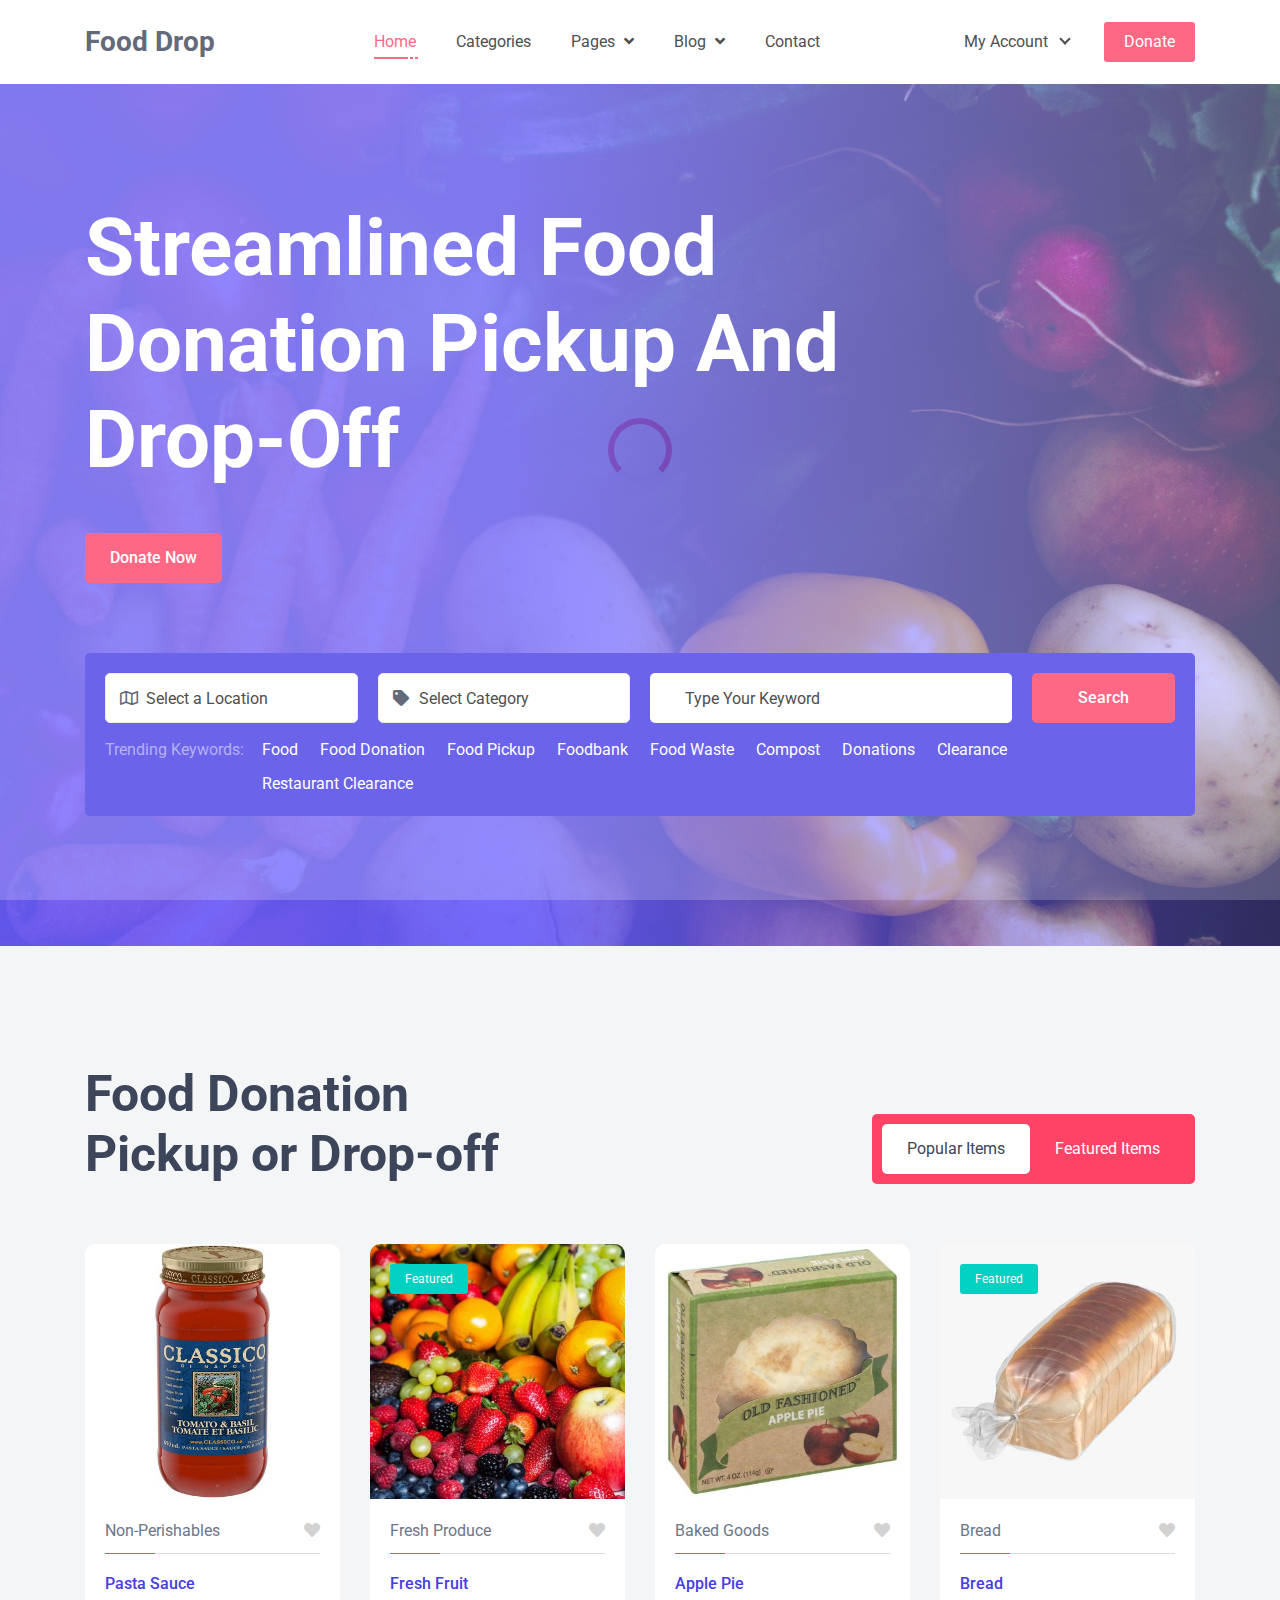
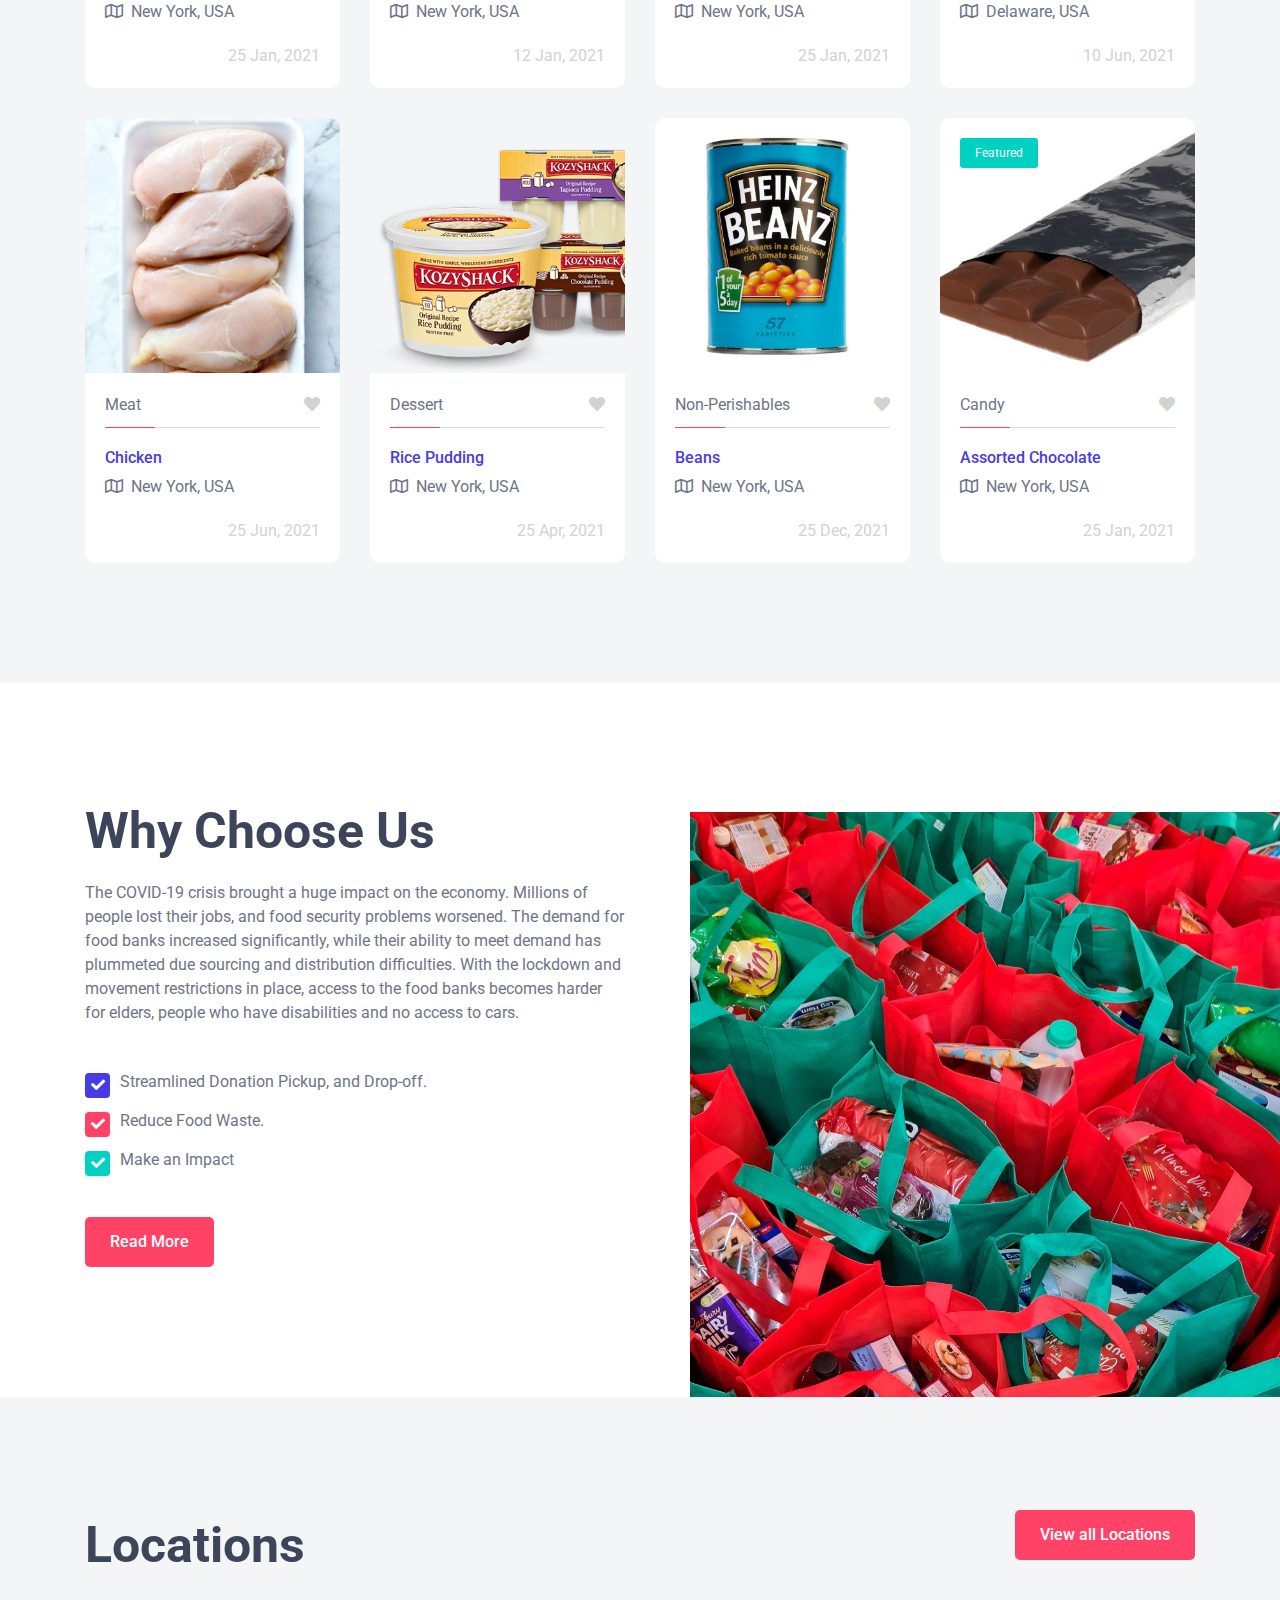
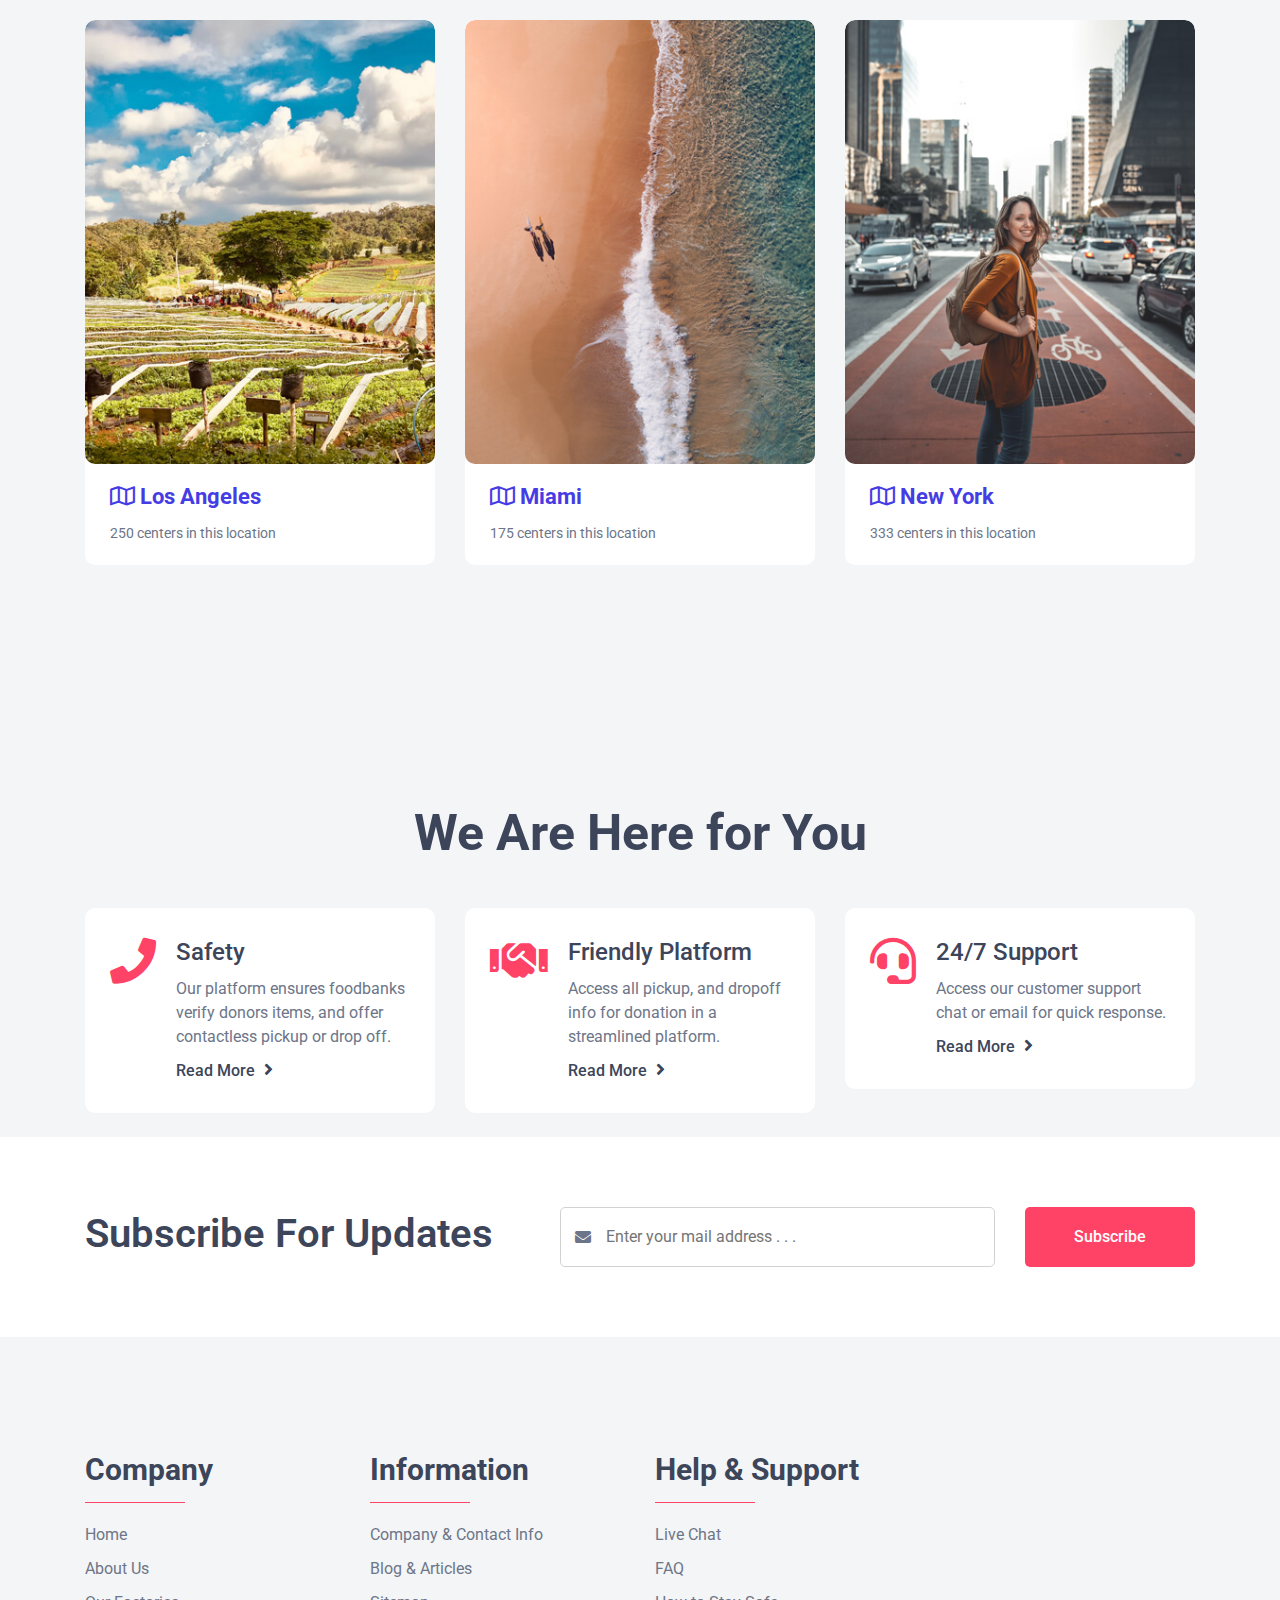
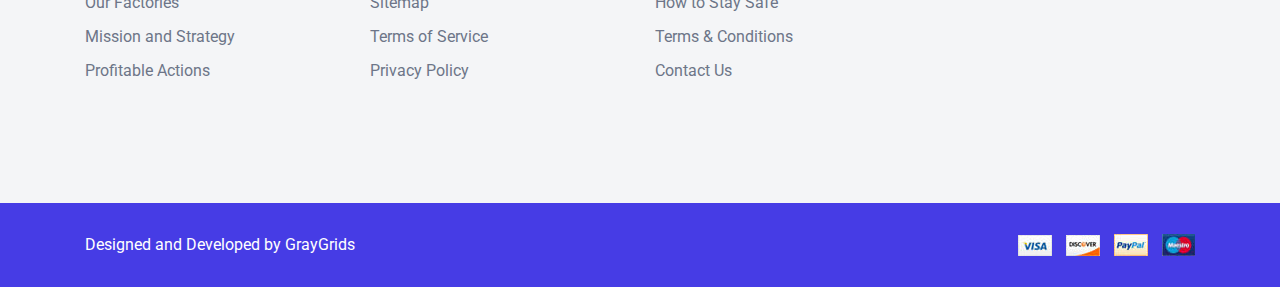
==== commit 7267d1c1: "Update index.html" ====
--- a/classified-free-lite/index.html
+++ b/classified-free-lite/index.html
@@ -139,7 +139,7 @@
                             <h1 class="title">Streamlined Food Donation Pickup And Drop-Off</h1>
                             <p></p>
                             <ul class="header_btn">
-                                <li><a class="main-btn" href="https://rebrand.ly/classified-gg" rel="nofollow">Find One Now</a></li>
+                                <li><a class="main-btn" href="https://rebrand.ly/classified-gg" rel="nofollow">Donate Now</a></li>
                             </ul>
                         </div>
                     </div>
